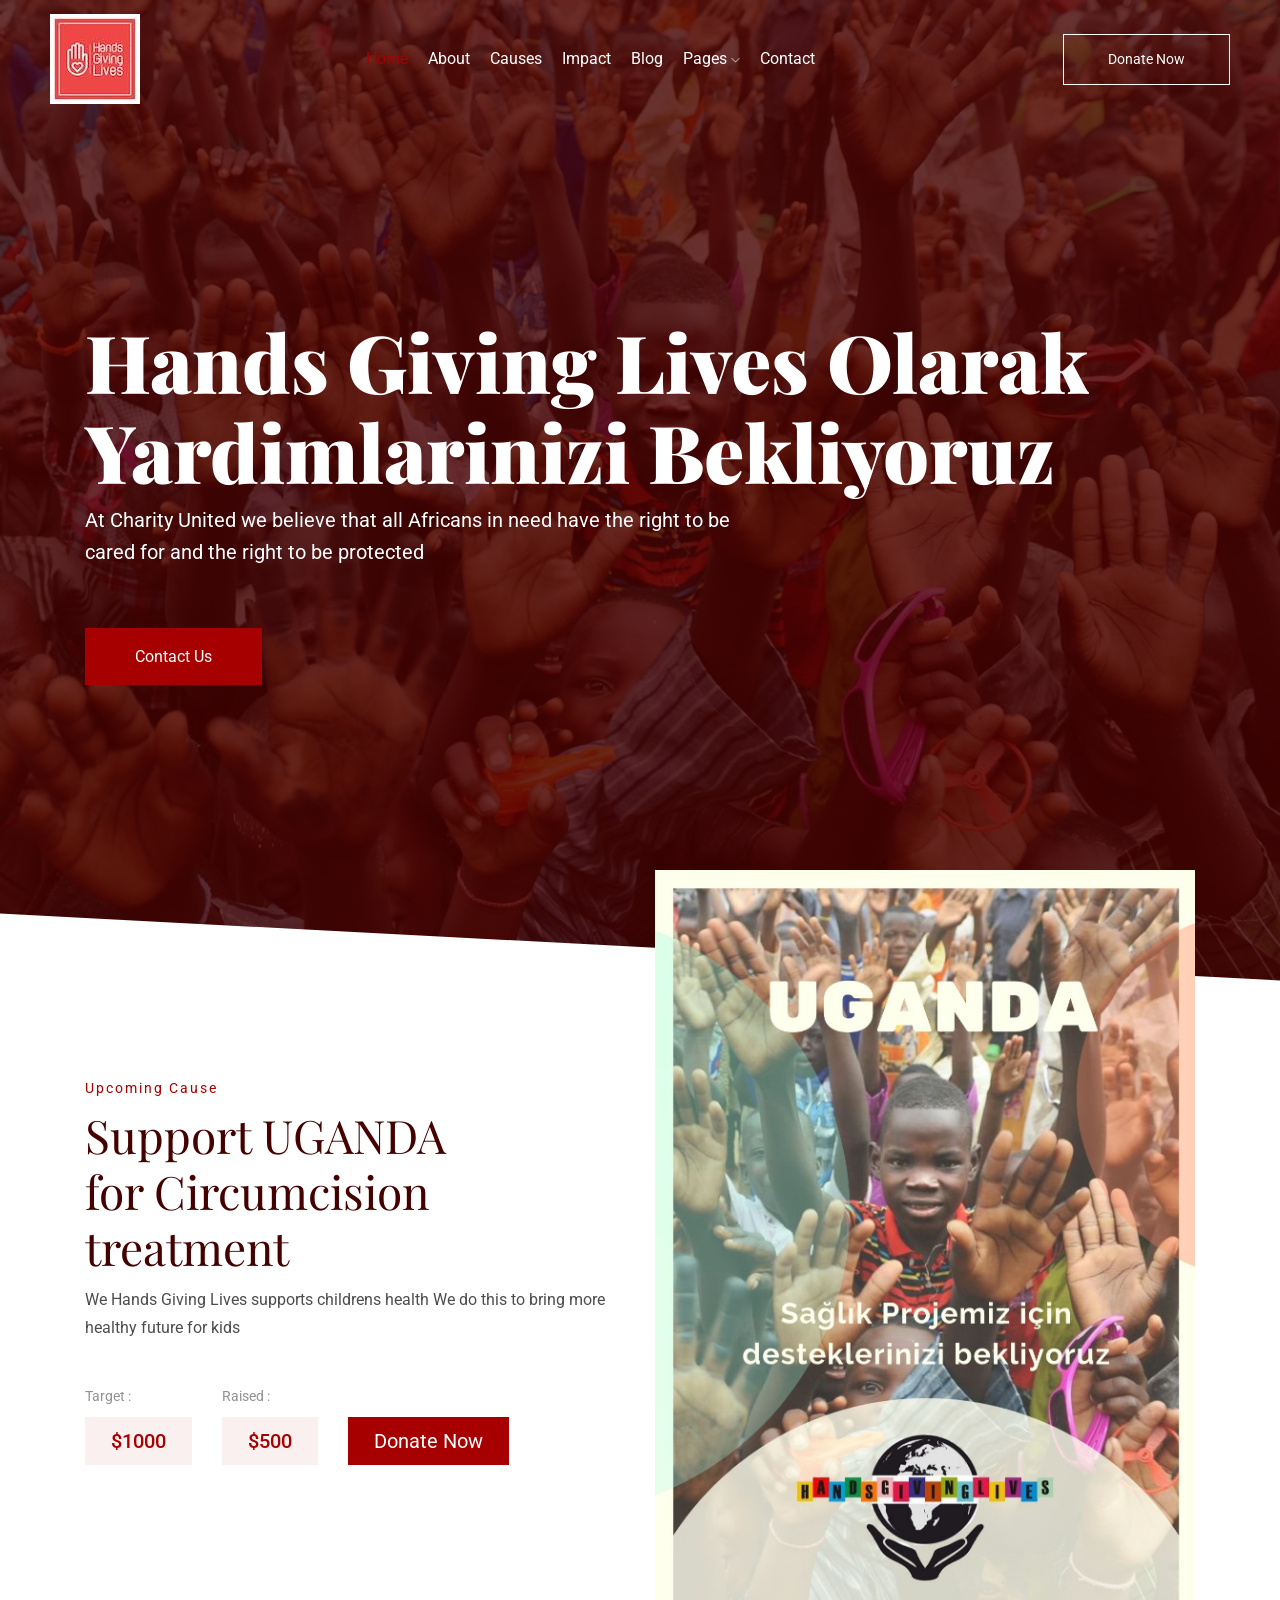
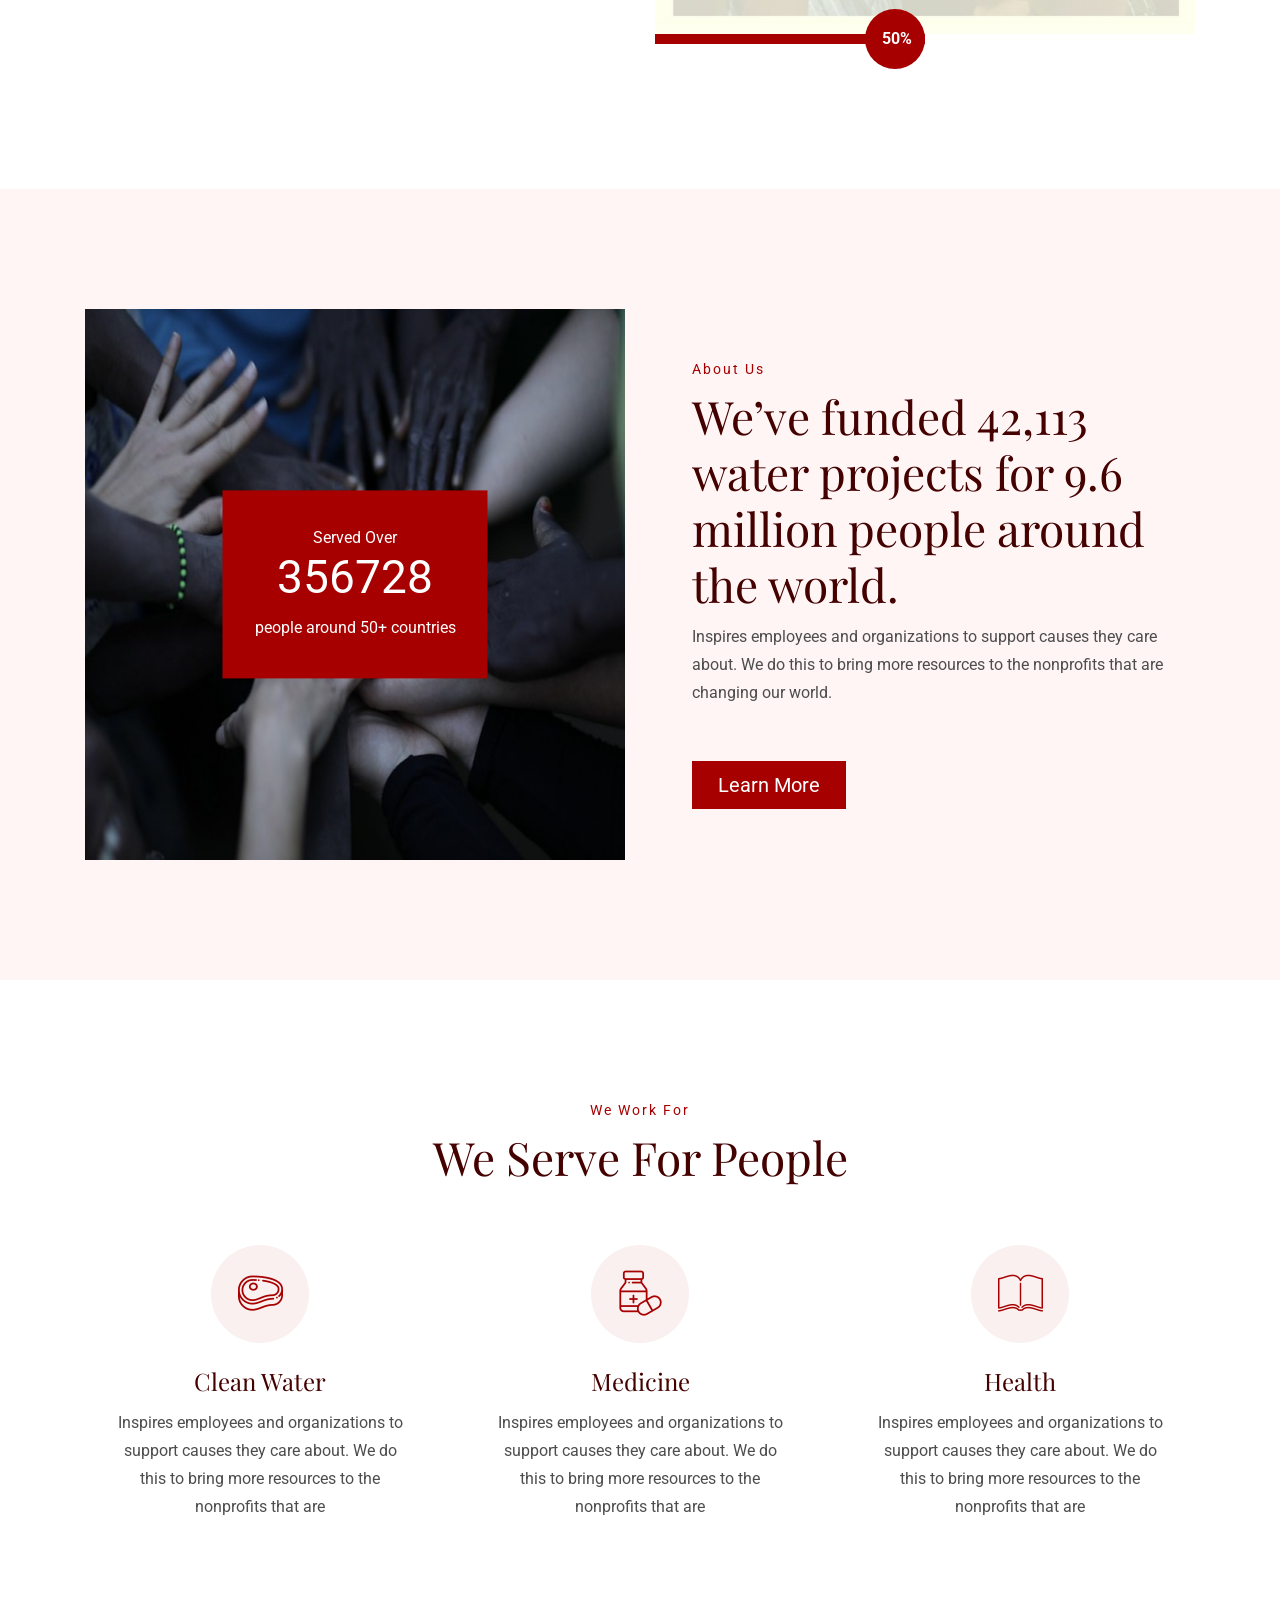
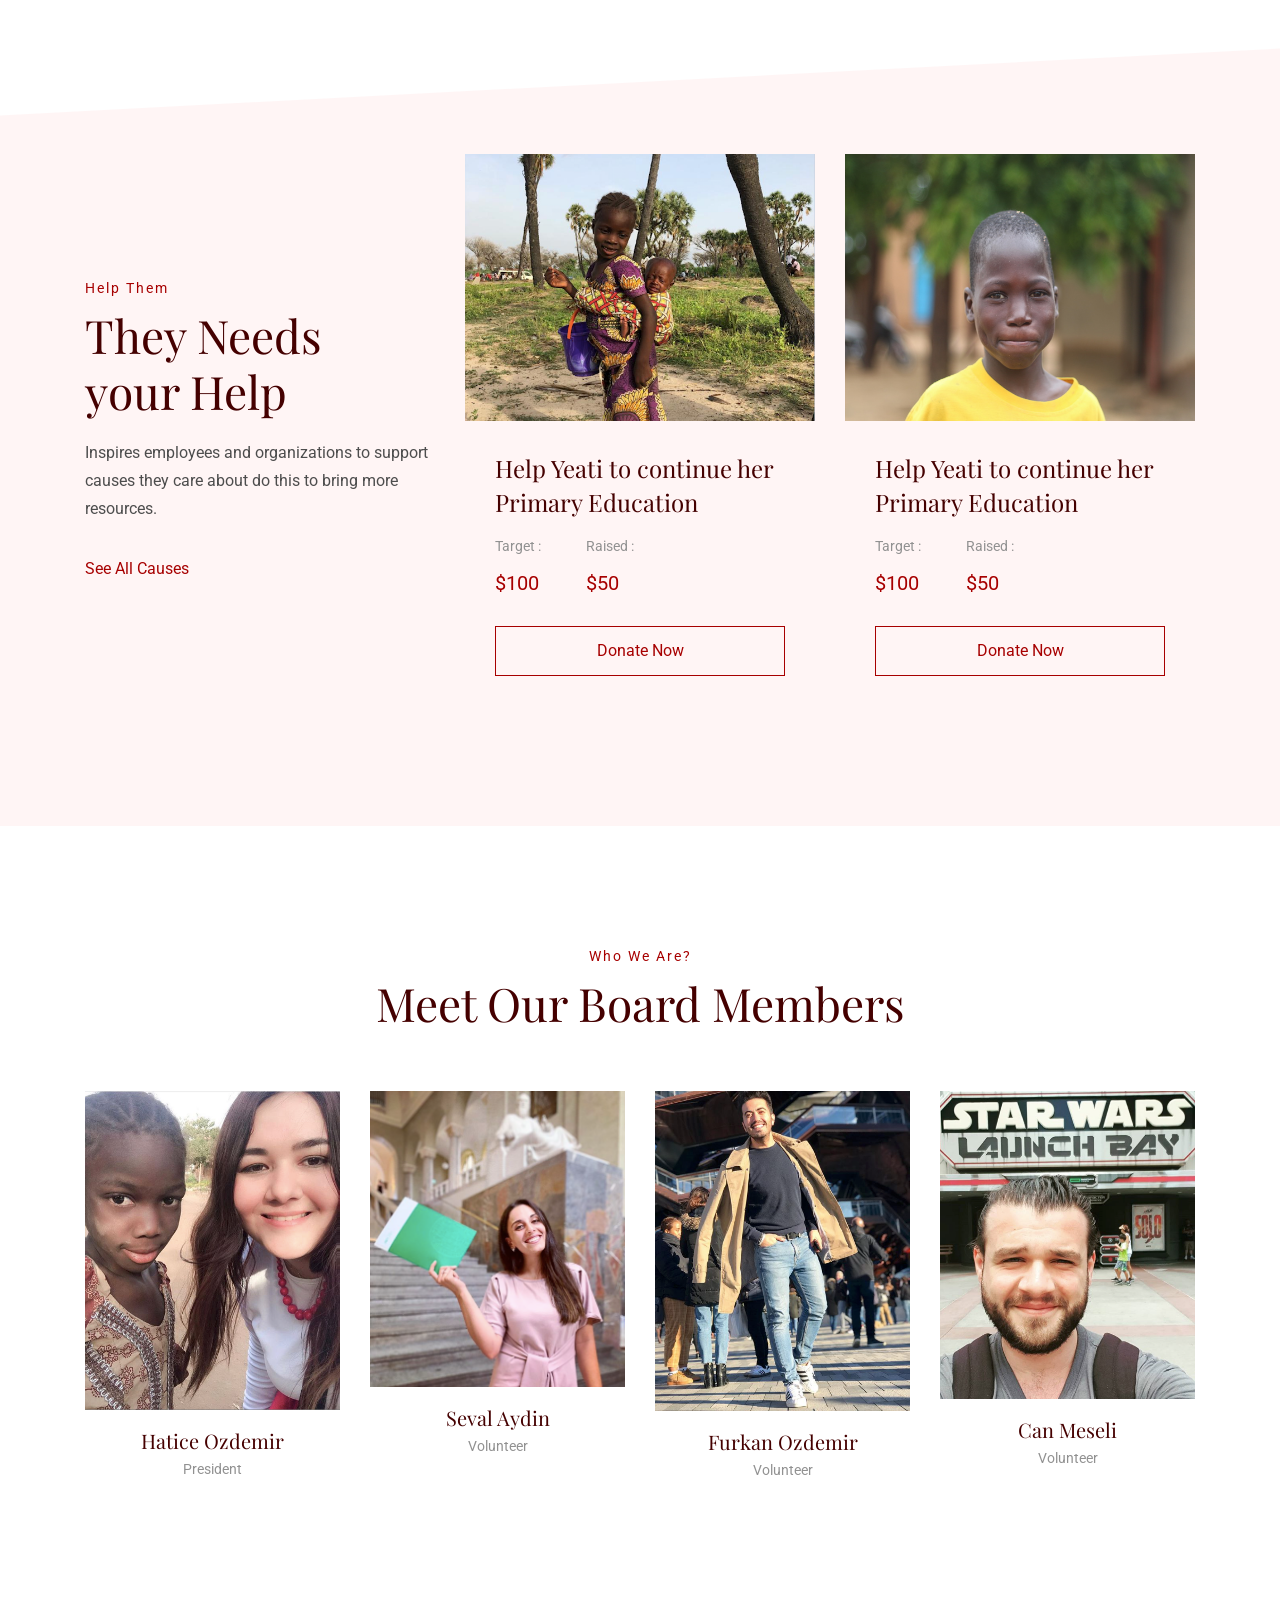
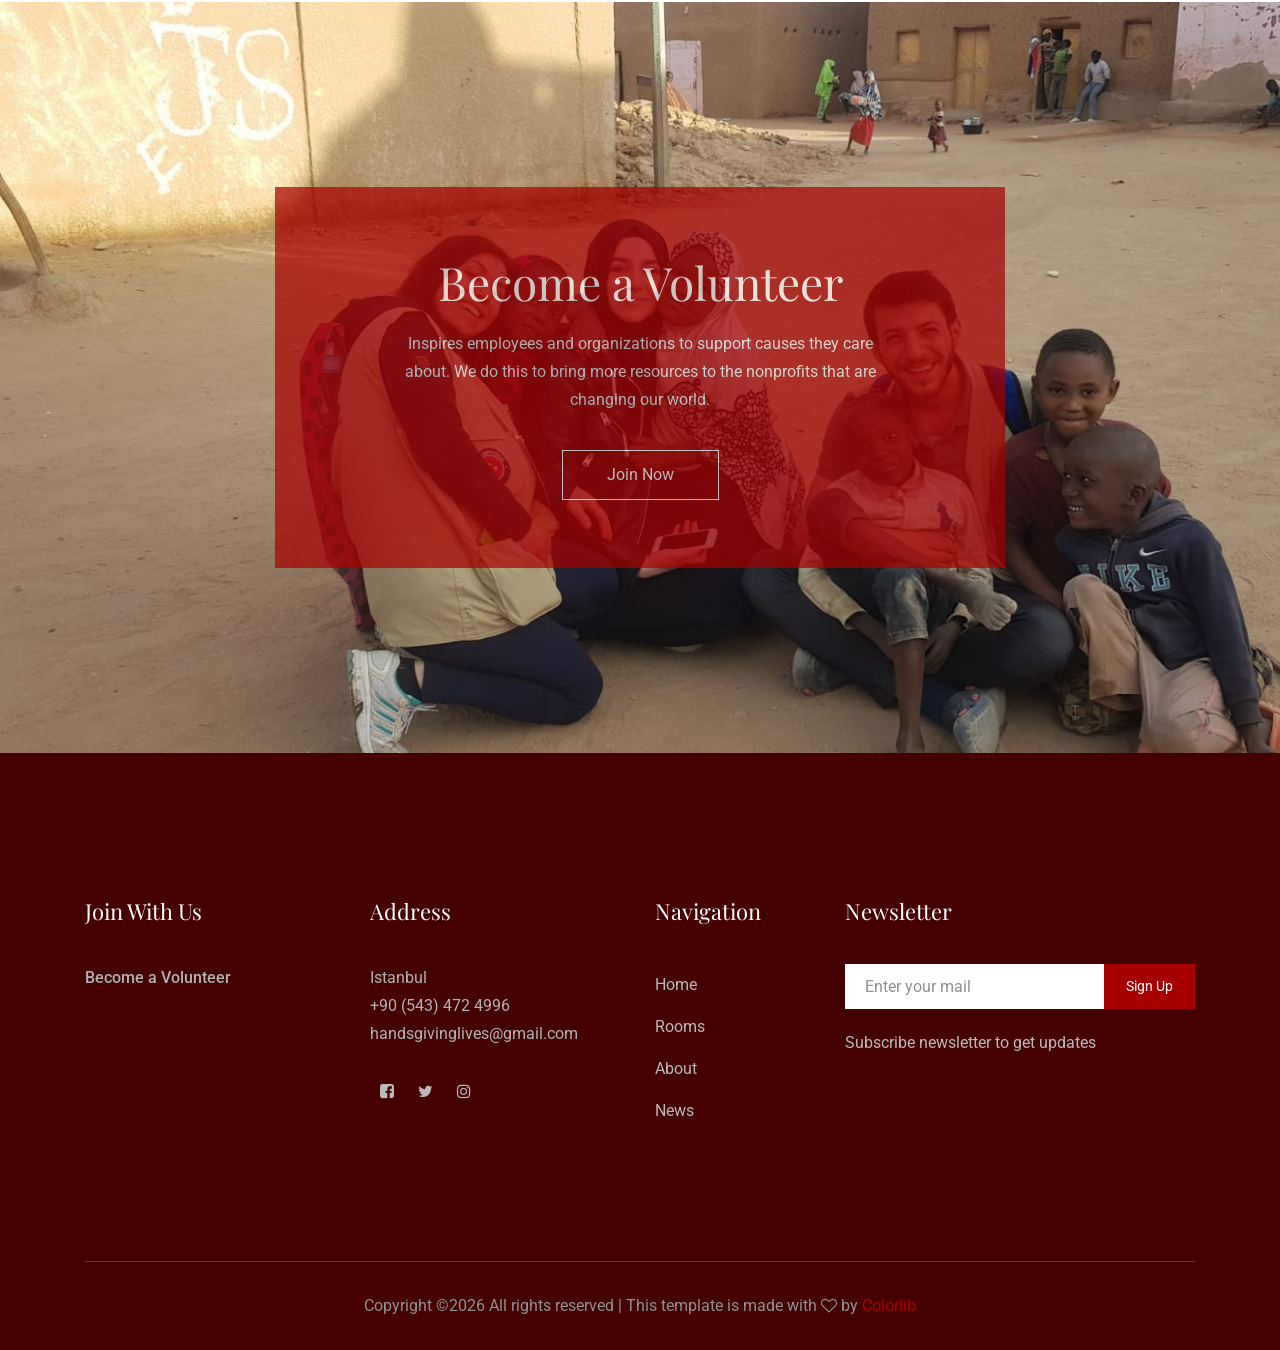
==== index.html @ f4fd2c1c "Add files via upload" ====
<!doctype html>
<html class="no-js" lang="zxx">

<head>
    <meta charset="utf-8">
    <meta http-equiv="x-ua-compatible" content="ie=edge">
    <title>Hands Giving Lives - Home</title>
    <meta name="description" content="">
    <meta name="viewport" content="width=device-width, initial-scale=1">

    <!-- <link rel="manifest" href="site.webmanifest"> -->
    <link rel="shortcut icon" type="image/x-icon" href="img/favicon.png">
    <!-- Place favicon.ico in the root directory -->

    <!-- CSS here -->
    <link rel="stylesheet" href="css/bootstrap.min.css">
    <link rel="stylesheet" href="css/owl.carousel.min.css">
    <link rel="stylesheet" href="css/magnific-popup.css">
    <link rel="stylesheet" href="css/font-awesome.min.css">
    <link rel="stylesheet" href="css/themify-icons.css">
    <link rel="stylesheet" href="css/nice-select.css">
    <link rel="stylesheet" href="css/flaticon.css">
    <link rel="stylesheet" href="css/animate.css">
    <link rel="stylesheet" href="css/slicknav.css">
    <link rel="stylesheet" href="css/style.css">
    <!-- <link rel="stylesheet" href="css/responsive.css"> -->
</head>

<body>
    <!--[if lte IE 9]>
            <p class="browserupgrade">You are using an <strong>outdated</strong> browser. Please <a href="https://browsehappy.com/">upgrade your browser</a> to improve your experience and security.</p>
        <![endif]-->

    <!-- header-start -->
    <header>
        <div class="header-area ">
            <div id="sticky-header" class="main-header-area">
                <div class="container-fluid p-0">
                    <div class="row align-items-center justify-content-between no-gutters">
                        <div class="col-xl-2 col-lg-2">
                            <div class="logo-img">
                                <a href="index.html">
                                    <img src="img/logo.png" alt="">
                                </a>
                            </div>
                        </div>
                        <div class="col-xl-7 col-lg-7">
                            <div class="main-menu  d-none d-lg-block">
                                <nav>
                                    <ul id="navigation">
                                        <li><a class="active" href="index.html">home</a></li>
                                        <li><a href="about.html">About</a></li>
                                        <li><a href="causes.html">causes</a></li>
                                        <li><a href="impact.html">impact</a></li>
                                        <li><a href="blog.html">blog</a></li>


                                        <!--li><a href="#">blog <i class="ti-angle-down"></i></a>
                                            <ul class="submenu">
                                                <li><a href="blog.html">blog</a></li>
                                                <li><a href="single-blog.html">single-blog</a></li>
                                            </ul>
                                        </li-->
                                        <li><a href="#">pages <i class="ti-angle-down"></i></a>
                                            <ul class="submenu">
                                                <li><a href="causes-details.html">causes-details</a></li>
                                                <li><a href="elements.html">elements</a></li>
                                            </ul>
                                        </li>
                                        <li><a href="contact.html">Contact</a></li>
                                    </ul>
                                </nav>
                            </div>
                        </div>
                        <div class="col-xl-3 col-lg-3 d-none d-lg-block">
                            <div class="donate_now">
                                <a href="#" class="boxed-btn">Donate Now</a>
                                
                            </div>
                        </div>
                        <div class="col-12">
                            <div class="mobile_menu d-block d-lg-none"></div>
                        </div>
                    </div>
                </div>
            </div>
        </div>
    </header>
    <!-- header-end -->

    <!-- slider_area_start -->
    <div class="slider_area slider_bg_1 d-flex align-items-center">
        <div class="container">
            <div class="row">
                <div class="col-xl-12">
                    <div class="single_slider">
                        <div class="slider_text">
                            <h3>Hands Giving Lives Olarak<br>
                                Yardimlarinizi  Bekliyoruz</h3>
                            <p>At Charity United we believe that all Africans in need have the right to be <br>
                                cared for and the right to be protected </p>
                            <a href="contact.html" class="boxed-btn2">Contact Us</a>
                        </div>
                    </div>
                </div>
            </div>
        </div>
    </div>
    <!-- slider_area_end -->

    <!-- causes_area_start -->
    <div class="causes_area">
        <div class="container">
            <div class="row align-items-center">
                <div class="col-xl-6 col-md-6">
                    <div class="causes_info">
                        <div class="section_title">
                            <span>Upcoming Cause</span>
                            <h3>
                                Support UGANDA <br>
                                for Circumcision treatment <br>

                            </h3>
                        </div>
                        <p>We Hands Giving Lives supports childrens health <br>
                             We do this to bring more healthy future for kids <br>
                            </p>
                        <div class="target_rais_area d-flex">
                            <div class="single_raise">
                                <span>target :</span>
                                <h4>$1000</h4>
                            </div>
                            <div class="single_raise">
                                <span>raised :</span>
                                <h4>$500</h4>
                            </div>
                            <div class="doante_btn">
                                <a href="#" class="boxed_btn3">Donate Now</a>
                            </div>
                        </div>
                    </div>
                </div>
                <div class="col-xl-6 col-md-6">
                    <div class="causes_thumb">
                        <img class="img-fluid" src="img/causes/1.png" alt="">
                        <div class="custom_progress_bar">
                            <div class="progress">
                                <div class="progress-bar wow slideInLeft" role="progressbar" aria-valuenow="60"
                                    aria-valuemin="0" aria-valuemax="100" style="width:50%">
                                    <div class="value_progress">
                                        <span>50%</span>
                                    </div>
                                </div>
                            </div>
                        </div>
                    </div>
                </div>
            </div>
        </div>
    </div>
    <!-- causes_area_end -->

    <!-- about_area_start -->
    <div class="about_area gray-bg">
        <div class="container">
            <div class="row align-items-center">
                <div class="col-xl-6 col-md-6">
                    <div class="about_thumb">
                        <img src="img/about/about.png" alt="">
                        <div class="served_over">
                            <span>Served Over</span>
                            <h3>356728</h3>
                            <p>people around 50+ countries</p>
                        </div>
                    </div>
                </div>
                <div class="col-xl-6 col-md-6">
                    <div class="about_right">
                        <div class="section_title">
                            <span>About Us</span>
                            <h3>
                                We’ve funded 42,113 <br>
                                water projects for 9.6 <br>
                                million people around <br>
                                the world.
                            </h3>
                        </div>
                        <p>Inspires employees and organizations to support causes they care <br>
                            about. We do this to bring more resources to the nonprofits that are <br>
                            changing our world.</p>
                        <a href="#" class="boxed_btn3">Learn More</a>
                    </div>
                </div>
            </div>
        </div>
    </div>
    <!-- about_area_end -->

    <!-- servce_area_start -->
    <div class="servce_area">
        <div class="container">
            <div class="row">
                <div class="col-xl-12">
                    <div class="section_title text-center mb-60">
                        <span>We Work For</span>
                        <h3>
                            We Serve For People
                        </h3>
                    </div>
                </div>
            </div>
            <div class="row">
                <div class="col-xl-4 col-md-4">
                    <div class="single_serve text-center">
                        <div class="serve_icon">
                            <i class="flaticon-meat"></i>
                        </div>
                        <h3>Clean Water</h3>
                        <p>Inspires employees and organizations to support causes they care about. We do this to bring
                            more resources to the nonprofits that are </p>
                    </div>
                </div>
                <div class="col-xl-4 col-md-4">
                    <div class="single_serve text-center">
                        <div class="serve_icon">
                            <i class="flaticon-medicine"></i>
                        </div>
                        <h3>Medicine</h3>
                        <p>Inspires employees and organizations to support causes they care about. We do this to bring
                            more resources to the nonprofits that are </p>
                    </div>
                </div>
                <div class="col-xl-4 col-md-4">
                    <div class="single_serve text-center">
                        <div class="serve_icon">
                            <i class="flaticon-open-magazine"></i>
                        </div>
                        <h3>Health</h3>
                        <p>Inspires employees and organizations to support causes they care about. We do this to bring
                            more resources to the nonprofits that are </p>
                    </div>
                </div>
            </div>
        </div>
    </div>
    <!-- servce_area_end -->

    <!-- help_area_start -->
    <div class="help_area gray-bg">
        <div class="container">
            <div class="row align-items-center">
                <div class="col-xl-4">
                    <div class="help_info">
                        <div class="section_title">
                            <span>Help Them</span>
                            <h3>
                                They Needs <br>
                                your Help
                            </h3>
                        </div>
                        <p>Inspires employees and organizations to support causes they care about do this to bring more
                            resources.</p>
                        <a href="#">See All Causes</a>
                    </div>
                </div>
                <div class="col-xl-8">
                    <div class="help_slider_active owl-carousel">
                        <div class="single_help_wrap">
                            <div class="thumb">
                                <img src="img/help/1.png" alt="">
                            </div>
                            <div class="help_content">
                                <h3>Help Yeati to continue her <br>
                                    Primary Education</h3>
                                <div class="donate_amount d-flex">
                                    <div class="single_amount">
                                        <span>Target :</span>
                                        <h3>$100</h3>
                                    </div>
                                    <div class="single_amount">
                                        <span>Raised :</span>
                                        <h3>$50</h3>
                                    </div>
                                </div>
                                <a href="#" class="boxed-btn4 ">Donate Now</a>
                            </div>
                        </div>
                        <div class="single_help_wrap">
                            <div class="thumb">
                                <img src="img/help/2.png" alt="">
                            </div>
                            <div class="help_content">
                                <h3>Help Yeati to continue her <br>
                                    Primary Education</h3>
                                <div class="donate_amount d-flex">
                                    <div class="single_amount">
                                        <span>Target :</span>
                                        <h3>$100</h3>
                                    </div>
                                    <div class="single_amount">
                                        <span>Raised :</span>
                                        <h3>$50</h3>
                                    </div>
                                </div>
                                <a href="#" class="boxed-btn4 ">Donate Now</a>
                            </div>
                        </div>
                    </div>
                </div>
            </div>
        </div>
    </div>
    <!-- help_area_end -->

    <!-- volunteers_area_satrt -->
    <div class="volunteers_area">
        <div class="container">
            <div class="row">
                <div class="col-xl-12">
                    <div class="section_title text-center mb-60">
                        <span>Who We Are?</span>
                        <h3>
                            Meet Our Board Members
                        </h3>
                    </div>
                </div>
            </div>
            <div class="row">
                <div class="col-xl-3 col-md-6">
                    <div class="single_volunteer">
                        <div class="thumb">
                            <img src="img/volunteers/1.png" alt="">
                            <div class="social_links">
                                <ul>
                                    <li><a href="#"><i class="fa fa-facebook"></i></a></li>
                                    <li><a href="#"><i class="fa fa-twitter"></i></a></li>
                                    <li><a href="#"><i class="fa fa-linkedin-square"></i></a></li>
                                </ul>
                            </div>
                        </div>
                        <div class="author_name text-center">
                            <h3>Hatice Ozdemir</h3>
                            <span>President</span>
                        </div>
                    </div>
                </div>
                <div class="col-xl-3 col-md-6">
                    <div class="single_volunteer">
                        <div class="thumb">
                            <img src="img/volunteers/2.png" alt="">
                            <div class="social_links">
                                <ul>
                                    <li><a href="#"><i class="fa fa-facebook"></i></a></li>
                                    <li><a href="#"><i class="fa fa-twitter"></i></a></li>
                                    <li><a href="#"><i class="fa fa-linkedin-square"></i></a></li>
                                </ul>
                            </div>
                        </div>
                        <div class="author_name text-center">
                            <h3>Seval Aydin</h3>
                            <span>Volunteer</span>
                        </div>
                    </div>
                </div>
                <div class="col-xl-3 col-md-6">
                    <div class="single_volunteer">
                        <div class="thumb">
                            <img src="img/volunteers/3.png" alt="">
                            <div class="social_links">
                                <ul>
                                    <li><a href="#"><i class="fa fa-facebook"></i></a></li>
                                    <li><a href="#"><i class="fa fa-twitter"></i></a></li>
                                    <li><a href="#"><i class="fa fa-linkedin-square"></i></a></li>
                                </ul>
                            </div>
                        </div>
                        <div class="author_name text-center">
                            <h3>Furkan Ozdemir</h3>
                            <span>Volunteer</span>
                        </div>
                    </div>
                </div>
                <div class="col-xl-3 col-md-6">
                    <div class="single_volunteer">
                        <div class="thumb">
                            <img src="img/volunteers/4.png" alt="">
                            <div class="social_links">
                                <ul>
                                    <li><a href="#"><i class="fa fa-facebook"></i></a></li>
                                    <li><a href="#"><i class="fa fa-twitter"></i></a></li>
                                    <li><a href="#"><i class="fa fa-linkedin-square"></i></a></li>
                                </ul>
                            </div>
                        </div>
                        <div class="author_name text-center">
                            <h3>Can Meseli</h3>
                            <span>Volunteer</span>
                        </div>
                    </div>
                </div>
            </div>
        </div>
    </div>
    <!-- volunteers_area_end -->

    <!-- become_volunter_start -->
    <div class="become_volunter volunter_bg_1">
        <div class="container">
            <div class="row">
                <div class="col-xl-8 offset-xl-2 col-md-10 offset-md-1">
                    <div class="volunter_text text-center">
                        <h3>Become a Volunteer</h3>
                        <p>Inspires employees and organizations to support causes they care <br>
                            about. We do this to bring more resources to the nonprofits that are
                            changing our world.</p>
                        <a class="boxed-btn4" href="#">Join Now</a>
                    </div>
                </div>
            </div>
        </div>
    </div>
    <!-- become_volunter_end -->

    <!-- footer_start -->
    <footer class="footer">
        <div class="footer_top">
            <div class="container">
                <div class="row">
                    <div class="col-xl-3 col-md-6 col-lg-3">
                        <div class="footer_widget">
                            <h3 class="footer_title">
                                Join With Us
                            </h3>
                            <p class="footer_text doanar"> <a class="first" href="contact.html">Become a Volunteer</a>

                        </div>
                    </div>
                    <div class="col-xl-3 col-md-6 col-lg-3">
                        <div class="footer_widget">
                            <h3 class="footer_title">
                                address
                            </h3>
                            <p class="footer_text"> Istanbul <br>
                                +90 (543) 472 4996 <br>
                                <a class="domain" href="#">handsgivinglives@gmail.com</a></p>
                            <div class="socail_links">
                                <ul>
                                    <li>
                                        <a href="https://www.instagram.com/hands_giving_lives/">
                                            <i class="fa fa-facebook-square"></i>
                                        </a>
                                    </li>
                                    <li>
                                        <a href="https://www.instagram.com/hands_giving_lives/">
                                            <i class="fa fa-twitter"></i>
                                        </a>
                                    </li>
                                    <li>
                                        <a href="https://www.instagram.com/hands_giving_lives/">
                                            <i class="fa fa-instagram"></i>
                                        </a>
                                    </li>
                                </ul>
                            </div>
                        </div>
                    </div>
                    <div class="col-xl-2 col-md-6 col-lg-2">
                        <div class="footer_widget">
                            <h3 class="footer_title">
                                Navigation
                            </h3>
                            <ul>
                                <li><a href="#">Home</a></li>
                                <li><a href="#">Rooms</a></li>
                                <li><a href="#">About</a></li>
                                <li><a href="#">News</a></li>
                            </ul>
                        </div>
                    </div>
                    <div class="col-xl-4 col-md-6 col-lg-4">
                        <div class="footer_widget">
                            <h3 class="footer_title">
                                Newsletter
                            </h3>
                            <form action="#" class="newsletter_form">
                                <input type="text" placeholder="Enter your mail">
                                <button type="submit">Sign Up</button>
                            </form>
                            <p class="newsletter_text">Subscribe newsletter to get updates</p>
                        </div>
                    </div>
                </div>
            </div>
        </div>
        <div class="copy-right_text">
            <div class="container">
                <div class="footer_border"></div>
                <div class="row">
                    <div class="col-xl-12">
                        <p class="copy_right text-center">
                            <!-- Link back to Colorlib can't be removed. Template is licensed under CC BY 3.0. -->
Copyright &copy;<script>document.write(new Date().getFullYear());</script> All rights reserved | This template is made with <i class="fa fa-heart-o" aria-hidden="true"></i> by <a href="https://colorlib.com" target="_blank">Colorlib</a>
<!-- Link back to Colorlib can't be removed. Template is licensed under CC BY 3.0. -->
                        </p>
                    </div>
                </div>
            </div>
        </div>
    </footer>
    <!-- footer_end -->


    <!-- JS here -->
    <script src="js/vendor/modernizr-3.5.0.min.js"></script>
    <script src="js/vendor/jquery-1.12.4.min.js"></script>
    <script src="js/popper.min.js"></script>
    <script src="js/bootstrap.min.js"></script>
    <script src="js/owl.carousel.min.js"></script>
    <script src="js/isotope.pkgd.min.js"></script>
    <script src="js/ajax-form.js"></script>
    <script src="js/waypoints.min.js"></script>
    <script src="js/jquery.counterup.min.js"></script>
    <script src="js/imagesloaded.pkgd.min.js"></script>
    <script src="js/scrollIt.js"></script>
    <script src="js/jquery.scrollUp.min.js"></script>
    <script src="js/wow.min.js"></script>
    <script src="js/nice-select.min.js"></script>
    <script src="js/jquery.slicknav.min.js"></script>
    <script src="js/jquery.magnific-popup.min.js"></script>
    <script src="js/plugins.js"></script>

    <!--contact js-->
    <script src="js/contact.js"></script>
    <script src="js/jquery.ajaxchimp.min.js"></script>
    <script src="js/jquery.form.js"></script>
    <script src="js/jquery.validate.min.js"></script>
    <script src="js/mail-script.js"></script>

    <script src="js/main.js"></script>

</body>

</html>
---- css/themify-icons.css ----
@font-face {
	font-family: 'themify';
	src:url('../fonts/themify.eot?-fvbane');
	src:url('../fonts/themify.eot?#iefix-fvbane') format('embedded-opentype'),
		url('../fonts/themify.woff?-fvbane') format('woff'),
		url('../fonts/themify.ttf?-fvbane') format('truetype'),
		url('../fonts/themify.svg?-fvbane#themify') format('svg');
	font-weight: normal;
	font-style: normal;
}

[class^="ti-"], [class*=" ti-"] {
	font-family: 'themify';
	/* speak: none; */
	font-style: normal;
	font-weight: normal;
	font-variant: normal;
	text-transform: none;
	line-height: 1;

	/* Better Font Rendering =========== */
	-webkit-font-smoothing: antialiased;
	-moz-osx-font-smoothing: grayscale;
}

.ti-wand:before {
	content: "\e600";
}
.ti-volume:before {
	content: "\e601";
}
.ti-user:before {
	content: "\e602";
}
.ti-unlock:before {
	content: "\e603";
}
.ti-unlink:before {
	content: "\e604";
}
.ti-trash:before {
	content: "\e605";
}
.ti-thought:before {
	content: "\e606";
}
.ti-target:before {
	content: "\e607";
}
.ti-tag:before {
	content: "\e608";
}
.ti-tablet:before {
	content: "\e609";
}
.ti-star:before {
	content: "\e60a";
}
.ti-spray:before {
	content: "\e60b";
}
.ti-signal:before {
	content: "\e60c";
}
.ti-shopping-cart:before {
	content: "\e60d";
}
.ti-shopping-cart-full:before {
	content: "\e60e";
}
.ti-settings:before {
	content: "\e60f";
}
.ti-search:before {
	content: "\e610";
}
.ti-zoom-in:before {
	content: "\e611";
}
.ti-zoom-out:before {
	content: "\e612";
}
.ti-cut:before {
	content: "\e613";
}
.ti-ruler:before {
	content: "\e614";
}
.ti-ruler-pencil:before {
	content: "\e615";
}
.ti-ruler-alt:before {
	content: "\e616";
}
.ti-bookmark:before {
	content: "\e617";
}
.ti-bookmark-alt:before {
	content: "\e618";
}
.ti-reload:before {
	content: "\e619";
}
.ti-plus:before {
	content: "\e61a";
}
.ti-pin:before {
	content: "\e61b";
}
.ti-pencil:before {
	content: "\e61c";
}
.ti-pencil-alt:before {
	content: "\e61d";
}
.ti-paint-roller:before {
	content: "\e61e";
}
.ti-paint-bucket:before {
	content: "\e61f";
}
.ti-na:before {
	content: "\e620";
}
.ti-mobile:before {
	content: "\e621";
}
.ti-minus:before {
	content: "\e622";
}
.ti-medall:before {
	content: "\e623";
}
.ti-medall-alt:before {
	content: "\e624";
}
.ti-marker:before {
	content: "\e625";
}
.ti-marker-alt:before {
	content: "\e626";
}
.ti-arrow-up:before {
	content: "\e627";
}
.ti-arrow-right:before {
	content: "\e628";
}
.ti-arrow-left:before {
	content: "\e629";
}
.ti-arrow-down:before {
	content: "\e62a";
}
.ti-lock:before {
	content: "\e62b";
}
.ti-location-arrow:before {
	content: "\e62c";
}
.ti-link:before {
	content: "\e62d";
}
.ti-layout:before {
	content: "\e62e";
}
.ti-layers:before {
	content: "\e62f";
}
.ti-layers-alt:before {
	content: "\e630";
}
.ti-key:before {
	content: "\e631";
}
.ti-import:before {
	content: "\e632";
}
.ti-image:before {
	content: "\e633";
}
.ti-heart:before {
	content: "\e634";
}
.ti-heart-broken:before {
	content: "\e635";
}
.ti-hand-stop:before {
	content: "\e636";
}
.ti-hand-open:before {
	content: "\e637";
}
.ti-hand-drag:before {
	content: "\e638";
}
.ti-folder:before {
	content: "\e639";
}
.ti-flag:before {
	content: "\e63a";
}
.ti-flag-alt:before {
	content: "\e63b";
}
.ti-flag-alt-2:before {
	content: "\e63c";
}
.ti-eye:before {
	content: "\e63d";
}
.ti-export:before {
	content: "\e63e";
}
.ti-exchange-vertical:before {
	content: "\e63f";
}
.ti-desktop:before {
	content: "\e640";
}
.ti-cup:before {
	content: "\e641";
}
.ti-crown:before {
	content: "\e642";
}
.ti-comments:before {
	content: "\e643";
}
.ti-comment:before {
	content: "\e644";
}
.ti-comment-alt:before {
	content: "\e645";
}
.ti-close:before {
	content: "\e646";
}
.ti-clip:before {
	content: "\e647";
}
.ti-angle-up:before {
	content: "\e648";
}
.ti-angle-right:before {
	content: "\e649";
}
.ti-angle-left:before {
	content: "\e64a";
}
.ti-angle-down:before {
	content: "\e64b";
}
.ti-check:before {
	content: "\e64c";
}
.ti-check-box:before {
	content: "\e64d";
}
.ti-camera:before {
	content: "\e64e";
}
.ti-announcement:before {
	content: "\e64f";
}
.ti-brush:before {
	content: "\e650";
}
.ti-briefcase:before {
	content: "\e651";
}
.ti-bolt:before {
	content: "\e652";
}
.ti-bolt-alt:before {
	content: "\e653";
}
.ti-blackboard:before {
	content: "\e654";
}
.ti-bag:before {
	content: "\e655";
}
.ti-move:before {
	content: "\e656";
}
.ti-arrows-vertical:before {
	content: "\e657";
}
.ti-arrows-horizontal:before {
	content: "\e658";
}
.ti-fullscreen:before {
	content: "\e659";
}
.ti-arrow-top-right:before {
	content: "\e65a";
}
.ti-arrow-top-left:before {
	content: "\e65b";
}
.ti-arrow-circle-up:before {
	content: "\e65c";
}
.ti-arrow-circle-right:before {
	content: "\e65d";
}
.ti-arrow-circle-left:before {
	content: "\e65e";
}
.ti-arrow-circle-down:before {
	content: "\e65f";
}
.ti-angle-double-up:before {
	content: "\e660";
}
.ti-angle-double-right:before {
	content: "\e661";
}
.ti-angle-double-left:before {
	content: "\e662";
}
.ti-angle-double-down:before {
	content: "\e663";
}
.ti-zip:before {
	content: "\e664";
}
.ti-world:before {
	content: "\e665";
}
.ti-wheelchair:before {
	content: "\e666";
}
.ti-view-list:before {
	content: "\e667";
}
.ti-view-list-alt:before {
	content: "\e668";
}
.ti-view-grid:before {
	content: "\e669";
}
.ti-uppercase:before {
	content: "\e66a";
}
.ti-upload:before {
	content: "\e66b";
}
.ti-underline:before {
	content: "\e66c";
}
.ti-truck:before {
	content: "\e66d";
}
.ti-timer:before {
	content: "\e66e";
}
.ti-ticket:before {
	content: "\e66f";
}
.ti-thumb-up:before {
	content: "\e670";
}
.ti-thumb-down:before {
	content: "\e671";
}
.ti-text:before {
	content: "\e672";
}
.ti-stats-up:before {
	content: "\e673";
}
.ti-stats-down:before {
	content: "\e674";
}
.ti-split-v:before {
	content: "\e675";
}
.ti-split-h:before {
	content: "\e676";
}
.ti-smallcap:before {
	content: "\e677";
}
.ti-shine:before {
	content: "\e678";
}
.ti-shift-right:before {
	content: "\e679";
}
.ti-shift-left:before {
	content: "\e67a";
}
.ti-shield:before {
	content: "\e67b";
}
.ti-notepad:before {
	content: "\e67c";
}
.ti-server:before {
	content: "\e67d";
}
.ti-quote-right:before {
	content: "\e67e";
}
.ti-quote-left:before {
	content: "\e67f";
}
.ti-pulse:before {
	content: "\e680";
}
.ti-printer:before {
	content: "\e681";
}
.ti-power-off:before {
	content: "\e682";
}
.ti-plug:before {
	content: "\e683";
}
.ti-pie-chart:before {
	content: "\e684";
}
.ti-paragraph:before {
	content: "\e685";
}
.ti-panel:before {
	content: "\e686";
}
.ti-package:before {
	content: "\e687";
}
.ti-music:before {
	content: "\e688";
}
.ti-music-alt:before {
	content: "\e689";
}
.ti-mouse:before {
	content: "\e68a";
}
.ti-mouse-alt:before {
	content: "\e68b";
}
.ti-money:before {
	content: "\e68c";
}
.ti-microphone:before {
	content: "\e68d";
}
.ti-menu:before {
	content: "\e68e";
}
.ti-menu-alt:before {
	content: "\e68f";
}
.ti-map:before {
	content: "\e690";
}
.ti-map-alt:before {
	content: "\e691";
}
.ti-loop:before {
	content: "\e692";
}
.ti-location-pin:before {
	content: "\e693";
}
.ti-list:before {
	content: "\e694";
}
.ti-light-bulb:before {
	content: "\e695";
}
.ti-Italic:before {
	content: "\e696";
}
.ti-info:before {
	content: "\e697";
}
.ti-infinite:before {
	content: "\e698";
}
.ti-id-badge:before {
	content: "\e699";
}
.ti-hummer:before {
	content: "\e69a";
}
.ti-home:before {
	content: "\e69b";
}
.ti-help:before {
	content: "\e69c";
}
.ti-headphone:before {
	content: "\e69d";
}
.ti-harddrives:before {
	content: "\e69e";
}
.ti-harddrive:before {
	content: "\e69f";
}
.ti-gift:before {
	content: "\e6a0";
}
.ti-game:before {
	content: "\e6a1";
}
.ti-filter:before {
	content: "\e6a2";
}
.ti-files:before {
	content: "\e6a3";
}
.ti-file:before {
	content: "\e6a4";
}
.ti-eraser:before {
	content: "\e6a5";
}
.ti-envelope:before {
	content: "\e6a6";
}
.ti-download:before {
	content: "\e6a7";
}
.ti-direction:before {
	content: "\e6a8";
}
.ti-direction-alt:before {
	content: "\e6a9";
}
.ti-dashboard:before {
	content: "\e6aa";
}
.ti-control-stop:before {
	content: "\e6ab";
}
.ti-control-shuffle:before {
	content: "\e6ac";
}
.ti-control-play:before {
	content: "\e6ad";
}
.ti-control-pause:before {
	content: "\e6ae";
}
.ti-control-forward:before {
	content: "\e6af";
}
.ti-control-backward:before {
	content: "\e6b0";
}
.ti-cloud:before {
	content: "\e6b1";
}
.ti-cloud-up:before {
	content: "\e6b2";
}
.ti-cloud-down:before {
	content: "\e6b3";
}
.ti-clipboard:before {
	content: "\e6b4";
}
.ti-car:before {
	content: "\e6b5";
}
.ti-calendar:before {
	content: "\e6b6";
}
.ti-book:before {
	content: "\e6b7";
}
.ti-bell:before {
	content: "\e6b8";
}
.ti-basketball:before {
	content: "\e6b9";
}
.ti-bar-chart:before {
	content: "\e6ba";
}
.ti-bar-chart-alt:before {
	content: "\e6bb";
}
.ti-back-right:before {
	content: "\e6bc";
}
.ti-back-left:before {
	content: "\e6bd";
}
.ti-arrows-corner:before {
	content: "\e6be";
}
.ti-archive:before {
	content: "\e6bf";
}
.ti-anchor:before {
	content: "\e6c0";
}
.ti-align-right:before {
	content: "\e6c1";
}
.ti-align-left:before {
	content: "\e6c2";
}
.ti-align-justify:before {
	content: "\e6c3";
}
.ti-align-center:before {
	content: "\e6c4";
}
.ti-alert:before {
	content: "\e6c5";
}
.ti-alarm-clock:before {
	content: "\e6c6";
}
.ti-agenda:before {
	content: "\e6c7";
}
.ti-write:before {
	content: "\e6c8";
}
.ti-window:before {
	content: "\e6c9";
}
.ti-widgetized:before {
	content: "\e6ca";
}
.ti-widget:before {
	content: "\e6cb";
}
.ti-widget-alt:before {
	content: "\e6cc";
}
.ti-wallet:before {
	content: "\e6cd";
}
.ti-video-clapper:before {
	content: "\e6ce";
}
.ti-video-camera:before {
	content: "\e6cf";
}
.ti-vector:before {
	content: "\e6d0";
}
.ti-themify-logo:before {
	content: "\e6d1";
}
.ti-themify-favicon:before {
	content: "\e6d2";
}
.ti-themify-favicon-alt:before {
	content: "\e6d3";
}
.ti-support:before {
	content: "\e6d4";
}
.ti-stamp:before {
	content: "\e6d5";
}
.ti-split-v-alt:before {
	content: "\e6d6";
}
.ti-slice:before {
	content: "\e6d7";
}
.ti-shortcode:before {
	content: "\e6d8";
}
.ti-shift-right-alt:before {
	content: "\e6d9";
}
.ti-shift-left-alt:before {
	content: "\e6da";
}
.ti-ruler-alt-2:before {
	content: "\e6db";
}
.ti-receipt:before {
	content: "\e6dc";
}
.ti-pin2:before {
	content: "\e6dd";
}
.ti-pin-alt:before {
	content: "\e6de";
}
.ti-pencil-alt2:before {
	content: "\e6df";
}
.ti-palette:before {
	content: "\e6e0";
}
.ti-more:before {
	content: "\e6e1";
}
.ti-more-alt:before {
	content: "\e6e2";
}
.ti-microphone-alt:before {
	content: "\e6e3";
}
.ti-magnet:before {
	content: "\e6e4";
}
.ti-line-double:before {
	content: "\e6e5";
}
.ti-line-dotted:before {
	content: "\e6e6";
}
.ti-line-dashed:before {
	content: "\e6e7";
}
.ti-layout-width-full:before {
	content: "\e6e8";
}
.ti-layout-width-default:before {
	content: "\e6e9";
}
.ti-layout-width-default-alt:before {
	content: "\e6ea";
}
.ti-layout-tab:before {
	content: "\e6eb";
}
.ti-layout-tab-window:before {
	content: "\e6ec";
}
.ti-layout-tab-v:before {
	content: "\e6ed";
}
.ti-layout-tab-min:before {
	content: "\e6ee";
}
.ti-layout-slider:before {
	content: "\e6ef";
}
.ti-layout-slider-alt:before {
	content: "\e6f0";
}
.ti-layout-sidebar-right:before {
	content: "\e6f1";
}
.ti-layout-sidebar-none:before {
	content: "\e6f2";
}
.ti-layout-sidebar-left:before {
	content: "\e6f3";
}
.ti-layout-placeholder:before {
	content: "\e6f4";
}
.ti-layout-menu:before {
	content: "\e6f5";
}
.ti-layout-menu-v:before {
	content: "\e6f6";
}
.ti-layout-menu-separated:before {
	content: "\e6f7";
}
.ti-layout-menu-full:before {
	content: "\e6f8";
}
.ti-layout-media-right-alt:before {
	content: "\e6f9";
}
.ti-layout-media-right:before {
	content: "\e6fa";
}
.ti-layout-media-overlay:before {
	content: "\e6fb";
}
.ti-layout-media-overlay-alt:before {
	content: "\e6fc";
}
.ti-layout-media-overlay-alt-2:before {
	content: "\e6fd";
}
.ti-layout-media-left-alt:before {
	content: "\e6fe";
}
.ti-layout-media-left:before {
	content: "\e6ff";
}
.ti-layout-media-center-alt:before {
	content: "\e700";
}
.ti-layout-media-center:before {
	content: "\e701";
}
.ti-layout-list-thumb:before {
	content: "\e702";
}
.ti-layout-list-thumb-alt:before {
	content: "\e703";
}
.ti-layout-list-post:before {
	content: "\e704";
}
.ti-layout-list-large-image:before {
	content: "\e705";
}
.ti-layout-line-solid:before {
	content: "\e706";
}
.ti-layout-grid4:before {
	content: "\e707";
}
.ti-layout-grid3:before {
	content: "\e708";
}
.ti-layout-grid2:before {
	content: "\e709";
}
.ti-layout-grid2-thumb:before {
	content: "\e70a";
}
.ti-layout-cta-right:before {
	content: "\e70b";
}
.ti-layout-cta-left:before {
	content: "\e70c";
}
.ti-layout-cta-center:before {
	content: "\e70d";
}
.ti-layout-cta-btn-right:before {
	content: "\e70e";
}
.ti-layout-cta-btn-left:before {
	content: "\e70f";
}
.ti-layout-column4:before {
	content: "\e710";
}
.ti-layout-column3:before {
	content: "\e711";
}
.ti-layout-column2:before {
	content: "\e712";
}
.ti-layout-accordion-separated:before {
	content: "\e713";
}
.ti-layout-accordion-merged:before {
	content: "\e714";
}
.ti-layout-accordion-list:before {
	content: "\e715";
}
.ti-ink-pen:before {
	content: "\e716";
}
.ti-info-alt:before {
	content: "\e717";
}
.ti-help-alt:before {
	content: "\e718";
}
.ti-headphone-alt:before {
	content: "\e719";
}
.ti-hand-point-up:before {
	content: "\e71a";
}
.ti-hand-point-right:before {
	content: "\e71b";
}
.ti-hand-point-left:before {
	content: "\e71c";
}
.ti-hand-point-down:before {
	content: "\e71d";
}
.ti-gallery:before {
	content: "\e71e";
}
.ti-face-smile:before {
	content: "\e71f";
}
.ti-face-sad:before {
	content: "\e720";
}
.ti-credit-card:before {
	content: "\e721";
}
.ti-control-skip-forward:before {
	content: "\e722";
}
.ti-control-skip-backward:before {
	content: "\e723";
}
.ti-control-record:before {
	content: "\e724";
}
.ti-control-eject:before {
	content: "\e725";
}
.ti-comments-smiley:before {
	content: "\e726";
}
.ti-brush-alt:before {
	content: "\e727";
}
.ti-youtube:before {
	content: "\e728";
}
.ti-vimeo:before {
	content: "\e729";
}
.ti-twitter:before {
	content: "\e72a";
}
.ti-time:before {
	content: "\e72b";
}
.ti-tumblr:before {
	content: "\e72c";
}
.ti-skype:before {
	content: "\e72d";
}
.ti-share:before {
	content: "\e72e";
}
.ti-share-alt:before {
	content: "\e72f";
}
.ti-rocket:before {
	content: "\e730";
}
.ti-pinterest:before {
	content: "\e731";
}
.ti-new-window:before {
	content: "\e732";
}
.ti-microsoft:before {
	content: "\e733";
}
.ti-list-ol:before {
	content: "\e734";
}
.ti-linkedin:before {
	content: "\e735";
}
.ti-layout-sidebar-2:before {
	content: "\e736";
}
.ti-layout-grid4-alt:before {
	content: "\e737";
}
.ti-layout-grid3-alt:before {
	content: "\e738";
}
.ti-layout-grid2-alt:before {
	content: "\e739";
}
.ti-layout-column4-alt:before {
	content: "\e73a";
}
.ti-layout-column3-alt:before {
	content: "\e73b";
}
.ti-layout-column2-alt:before {
	content: "\e73c";
}
.ti-instagram:before {
	content: "\e73d";
}
.ti-google:before {
	content: "\e73e";
}
.ti-github:before {
	content: "\e73f";
}
.ti-flickr:before {
	content: "\e740";
}
.ti-facebook:before {
	content: "\e741";
}
.ti-dropbox:before {
	content: "\e742";
}
.ti-dribbble:before {
	content: "\e743";
}
.ti-apple:before {
	content: "\e744";
}
.ti-android:before {
	content: "\e745";
}
.ti-save:before {
	content: "\e746";
}
.ti-save-alt:before {
	content: "\e747";
}
.ti-yahoo:before {
	content: "\e748";
}
.ti-wordpress:before {
	content: "\e749";
}
.ti-vimeo-alt:before {
	content: "\e74a";
}
.ti-twitter-alt:before {
	content: "\e74b";
}
.ti-tumblr-alt:before {
	content: "\e74c";
}
.ti-trello:before {
	content: "\e74d";
}
.ti-stack-overflow:before {
	content: "\e74e";
}
.ti-soundcloud:before {
	content: "\e74f";
}
.ti-sharethis:before {
	content: "\e750";
}
.ti-sharethis-alt:before {
	content: "\e751";
}
.ti-reddit:before {
	content: "\e752";
}
.ti-pinterest-alt:before {
	content: "\e753";
}
.ti-microsoft-alt:before {
	content: "\e754";
}
.ti-linux:before {
	content: "\e755";
}
.ti-jsfiddle:before {
	content: "\e756";
}
.ti-joomla:before {
	content: "\e757";
}
.ti-html5:before {
	content: "\e758";
}
.ti-flickr-alt:before {
	content: "\e759";
}
.ti-email:before {
	content: "\e75a";
}
.ti-drupal:before {
	content: "\e75b";
}
.ti-dropbox-alt:before {
	content: "\e75c";
}
.ti-css3:before {
	content: "\e75d";
}
.ti-rss:before {
	content: "\e75e";
}
.ti-rss-alt:before {
	content: "\e75f";
}
---- css/nice-select.css ----
.nice-select {
  -webkit-tap-highlight-color: transparent;
  background-color: #fff;
  border-radius: 5px;
  border: solid 1px #e8e8e8;
  box-sizing: border-box;
  clear: both;
  cursor: pointer;
  display: block;
  float: left;
  font-family: inherit;
  font-size: 14px;
  font-weight: normal;
  height: 42px;
  line-height: 40px;
  outline: none;
  padding-left: 18px;
  padding-right: 30px;
  position: relative;
  text-align: left !important;
  -webkit-transition: all 0.2s ease-in-out;
  transition: all 0.2s ease-in-out;
  -webkit-user-select: none;
     -moz-user-select: none;
      -ms-user-select: none;
          user-select: none;
  white-space: nowrap;
  width: auto; }
  .nice-select:hover {
    border-color: #dbdbdb; }
  .nice-select:active, .nice-select.open, .nice-select:focus {
    border-color: #999; }


  .nice-select.disabled {
    border-color: #ededed;
    color: #999;
    pointer-events: none; }
    .nice-select.disabled:after {
      border-color: #cccccc; }
  .nice-select.wide {
    width: 100%; }
    .nice-select.wide .list {
      left: 0 !important;
      right: 0 !important; }
  .nice-select.right {
    float: right; }
    .nice-select.right .list {
      left: auto;
      right: 0; }
  .nice-select.small {
    font-size: 12px;
    height: 36px;
    line-height: 34px; }
    .nice-select.small:after {
      height: 4px;
      width: 4px; }
    .nice-select.small .option {
      line-height: 34px;
      min-height: 34px; }
  .nice-select .list {
    background-color: #fff;
    border-radius: 5px;
    box-shadow: 0 0 0 1px rgba(68, 68, 68, 0.11);
    box-sizing: border-box;
    margin-top: 4px;
    opacity: 0;
    overflow: hidden;
    padding: 0;
    pointer-events: none;
    position: absolute;
    top: 100%;
    left: 0;
    -webkit-transform-origin: 50% 0;
        -ms-transform-origin: 50% 0;
            transform-origin: 50% 0;
    -webkit-transform: scale(0.75) translateY(-21px);
        -ms-transform: scale(0.75) translateY(-21px);
            transform: scale(0.75) translateY(-21px);
    -webkit-transition: all 0.2s cubic-bezier(0.5, 0, 0, 1.25), opacity 0.15s ease-out;
    transition: all 0.2s cubic-bezier(0.5, 0, 0, 1.25), opacity 0.15s ease-out;
    z-index: 9; }
    .nice-select .list:hover .option:not(:hover) {
      background-color: transparent !important; }
  .nice-select .option {
    cursor: pointer;
    font-weight: 400;
    line-height: 40px;
    list-style: none;
    min-height: 40px;
    outline: none;
    padding-left: 18px;
    padding-right: 29px;
    text-align: left;
    -webkit-transition: all 0.2s;
    transition: all 0.2s; }
    .nice-select .option:hover, .nice-select .option.focus, .nice-select .option.selected.focus {
      background-color: #f6f6f6; }
    .nice-select .option.selected {
      font-weight: bold; }
    .nice-select .option.disabled {
      background-color: transparent;
      color: #999;
      cursor: default; }

.no-csspointerevents .nice-select .list {
  display: none; }

.no-csspointerevents .nice-select.open .list {
  display: block; }





  /* ,,,,,,,,,,,,,,,, */


  .nice-select:after {
    content: "\e64b";
    display: block;
    height: 5px;
    margin-top: -5px;
    pointer-events: none;
    position: absolute;
    right: 30px;
    top: 8px;
    transition: all 0.15s ease-in-out;
    width: 5px;
    font-family: 'themify';
    color: #ddd; }

    .nice-select.open:after {
 }
    .nice-select.open .list {
      opacity: 1;
      pointer-events: auto;
      -webkit-transform: scale(1) translateY(0);
          -ms-transform: scale(1) translateY(0);
              transform: scale(1) translateY(0); }
---- css/flaticon.css ----
/*
  	Flaticon icon font: Flaticon
  	Creation date: 25/08/2019 07:18
  	*/

@font-face {
  font-family: "Flaticon";
  src: url("../fonts/Flaticon.eot");
  src: url("../fonts/Flaticon.eot?#iefix") format("embedded-opentype"),
       url("../fonts/Flaticon.woff2") format("woff2"),
       url("../fonts/Flaticon.woff") format("woff"),
       url("../fonts/Flaticon.ttf") format("truetype"),
       url("../fonts/Flaticon.svg#Flaticon") format("svg");
  font-weight: normal;
  font-style: normal;
}

@media screen and (-webkit-min-device-pixel-ratio:0) {
  @font-face {
    font-family: "Flaticon";
    src: url("../fonts/Flaticon.svg#Flaticon") format("svg");
  }
}

[class^="flaticon-"]:before, [class*=" flaticon-"]:before,
[class^="flaticon-"]:after, [class*=" flaticon-"]:after {   
  font-family: Flaticon;
font-style: normal;
}

.flaticon-meat:before { content: "\f100"; }
.flaticon-medicine:before { content: "\f101"; }
.flaticon-open-magazine:before { content: "\f102"; }
---- css/style.css ----
@import url("https://fonts.googleapis.com/css?family=Playfair+Display:400,700,700i,900|Roboto:300,300i,400,500,700,900&display=swap");@import url("https://fonts.googleapis.com/css?family=Playfair+Display:400,700,700i,900|Roboto:300,300i,400,500,700,900&display=swap");.flex-center-start{display:-webkit-box;display:-ms-flexbox;display:flex;-webkit-box-align:center;-ms-flex-align:center;align-items:center;-webkit-box-pack:start;-ms-flex-pack:start;justify-content:start}body{font-family:'Roboto', sans-serif;font-weight:normal;font-style:normal}.img{max-width:100%;-webkit-transition:.3s;-moz-transition:.3s;-o-transition:.3s;transition:.3s}a,.button{-webkit-transition:.3s;-moz-transition:.3s;-o-transition:.3s;transition:.3s}a:focus,.button:focus,button:focus{text-decoration:none;outline:none}a:focus{color:#fff;text-decoration:none}a:focus,a:hover,.portfolio-cat a:hover,.footer -menu li a:hover{text-decoration:none}a,button{color:#450000;outline:medium none}h1,h2,h3,h4,h5{font-family:'Playfair Display', serif;color:#450000}h1 a,h2 a,h3 a,h4 a,h5 a,h6 a{color:inherit}ul{margin:0px;padding:0px}li{list-style:none}p{font-size:16px;font-weight:400;line-height:28px;color:#4D4D4D;margin-bottom:13px;font-family:'Roboto', sans-serif}label{color:#7e7e7e;cursor:pointer;font-size:14px;font-weight:400}*::-moz-selection{background:#444;color:#fff;text-shadow:none}::-moz-selection{background:#444;color:#fff;text-shadow:none}::selection{background:#444;color:#fff;text-shadow:none}*::-webkit-input-placeholder{color:#cccccc;font-size:14px;opacity:1}*:-ms-input-placeholder{color:#cccccc;font-size:14px;opacity:1}*::-ms-input-placeholder{color:#cccccc;font-size:14px;opacity:1}*::placeholder{color:#cccccc;font-size:14px;opacity:1}h3{font-size:24px}.mb-65{margin-bottom:67px}.black-bg{background:#020c26 !important}.white-bg{background:#ffffff}.gray-bg{background:#FFF5F5}.bg-img-1{background-image:url(../img/slider/slider-img-1.jpg)}.bg-img-2{background-image:url(../img/background-img/bg-img-2.jpg)}.cta-bg-1{background-image:url(../img/background-img/bg-img-3.jpg)}.overlay{position:relative;z-index:0}.overlay::before{position:absolute;content:"";background-color:#020c26;top:0;left:0;width:100%;height:100%;z-index:-1;opacity:0.851}.overlay2{position:relative;z-index:0}.overlay2::before{position:absolute;content:"";background-color:#131313;top:0;left:0;width:100%;height:100%;z-index:-1;opacity:0.2}.section-padding{padding-top:120px;padding-bottom:120px}.pt-120{padding-top:120px}.owl-carousel .owl-nav div{background:transparent;height:54px;left:0px;line-height:54px;position:absolute;text-align:center;top:50%;-webkit-transform:translateY(-50%);-ms-transform:translateY(-50%);transform:translateY(-50%);-webkit-transition:all 0.3s ease 0s;-o-transition:all 0.3s ease 0s;transition:all 0.3s ease 0s;width:54px;font-size:25px;color:#fff;background-color:rgba(255,255,255,0.2);border-radius:50%}.owl-carousel .owl-nav div.owl-next{left:auto;right:0}.owl-carousel .owl-nav div.owl-next i{position:relative;right:-2px;top:-3px}.owl-carousel .owl-nav div.owl-prev i{position:relative;right:1px;top:-2px}.owl-carousel:hover .owl-nav div{opacity:1;visibility:visible}.owl-carousel:hover .owl-nav div:hover{color:#fff}.boxed-btn{background:#fff;color:#450000;display:inline-block;padding:18px 44px;font-family:"Roboto",sans-serif;font-size:14px;font-weight:400;border:0;border:1px solid #450000;letter-spacing:3px;text-align:center;color:#450000 !important;text-transform:uppercase}.boxed-btn:hover{background:#450000;color:#fff !important;border:1px solid #450000}.boxed-btn:focus{outline:none}.boxed-btn.large-width{width:220px}.boxed-btn2{background:#A70000;color:#fff;display:inline-block;padding:17px 50px 16px 50px;font-family:"Roboto",sans-serif;font-size:16px;font-weight:400;border:0;text-transform:capitalize;color:#fff}.boxed-btn2:hover{background:#fff}.boxed-btn2:focus{outline:none}.boxed_btn3{background:#A70000;padding:9px 26px;margin-bottom:0;font-size:20px;color:#fff;-webkit-transition:.5s;-moz-transition:.5s;-o-transition:.5s;transition:.5s;display:inline-block}.boxed_btn3:hover{background:#FAF0F0;color:#A70000}@media (min-width: 768px) and (max-width: 991px){.boxed_btn3{padding:9px 16px}}.boxed-btn4{background:transparent;color:#A70000;display:inline-block;padding:12px 44px;font-family:"Roboto",sans-serif;font-size:16px;font-weight:400;border:0;border:1px solid #A70000;text-align:center;text-transform:capitalize}.boxed-btn4:hover{background:#A70000;color:#fff !important;border:1px solid transparent}.boxed-btn4:focus{outline:none}.boxed-btn4.large-width{width:220px}.section_title span{color:#A70000;font-size:14px;font-weight:400;letter-spacing:2px;margin-bottom:8px;display:block}.section_title h3{font-size:46px;line-height:56px;font-weight:400;color:#450000}@media (max-width: 767px){.section_title h3{font-size:22px;line-height:30px}}@media (min-width: 768px) and (max-width: 991px){.section_title h3{font-size:25px;line-height:30px}}@media (min-width: 992px) and (max-width: 1200px){.section_title h3{font-size:30px;line-height:35px}}@media (max-width: 767px){.section_title h3 br{display:none}}@media (min-width: 768px) and (max-width: 991px){.section_title h3 br{display:none}}@media (min-width: 992px) and (max-width: 1200px){.section_title h3 br{display:none}}.seperator{display:inline-block;width:90px;height:2px;background:#131313;margin-top:30px;margin-bottom:36px}@media (max-width: 767px){.seperator{margin-top:15px;margin-bottom:20px}}@media (min-width: 768px) and (max-width: 991px){.seperator{margin-top:15px;margin-bottom:10px}}.mb-95{margin-bottom:95px}@media (max-width: 767px){.mb-95{margin-bottom:30px}}.mb-80{margin-bottom:80px}@media (max-width: 767px){.mb-80{margin-bottom:30px}}.mb-60{margin-bottom:60px}@media (max-width: 767px){.mb-60{margin-bottom:30px}}.mb-20{margin-bottom:20px}@media (max-width: 767px){.mobile_menu{position:absolute;right:0px;width:100%;z-index:9}}.slicknav_menu .slicknav_nav{background:#fff;float:right;margin-top:0;padding:0;width:95%;padding:0;border-radius:0px;margin-top:5px;position:absolute;left:0;right:0;margin:auto;top:0px}.slicknav_menu .slicknav_nav a:hover{background:transparent;color:#ff5e13}.slicknav_menu .slicknav_nav a.active{color:#ff5e13}@media (max-width: 767px){.slicknav_menu .slicknav_nav a i{display:none}}@media (min-width: 768px) and (max-width: 991px){.slicknav_menu .slicknav_nav a i{display:none}}.slicknav_menu .slicknav_nav .slicknav_btn{background-color:transparent;cursor:pointer;margin-bottom:10px;margin-top:-40px;position:relative;z-index:99;border:1px solid #ddd;top:3px;right:5px;top:-32px}.slicknav_menu .slicknav_nav .slicknav_btn .slicknav_icon{margin-right:6px;margin-top:3px;position:relative;padding-bottom:3px;top:-11px;right:-5px}@media (max-width: 767px){.slicknav_menu{margin-right:12px}}.slicknav_nav .slicknav_arrow{float:right;font-size:22px;position:relative;top:-9px}.slicknav_btn{background-color:transparent;cursor:pointer;margin-bottom:10px;position:relative;z-index:99;border:none;border-radius:3px;top:5px;padding:5px;right:5px;margin-top:-5px;top:-31px}.slicknav_btn{background-color:transparent;cursor:pointer;margin-bottom:10px;position:relative;z-index:99;border:none;border-radius:3px;top:5px;padding:5px;right:0;margin-top:-5px;top:-31px}.slicknav_icon-bar{background:#fff !important}.header-area{position:absolute;left:0;right:0;top:0;background:transparent;z-index:999}.header-area .main-header-area{padding:0 150px}@media (max-width: 767px){.header-area .main-header-area{padding:10px 0}}@media (min-width: 768px) and (max-width: 991px){.header-area .main-header-area{padding:10px 0}}@media (min-width: 992px) and (max-width: 1200px){.header-area .main-header-area{padding:0 50px}}@media (min-width: 1200px) and (max-width: 1500px){.header-area .main-header-area{padding:0 50px}}@media (max-width: 767px){.header-area .main-header-area .logo-img{padding-left:20px}}@media (min-width: 768px) and (max-width: 991px){.header-area .main-header-area .logo-img{padding-left:20px}}.header-area .main-header-area .main-menu{text-align:center;padding:12px 0}.header-area .main-header-area .main-menu ul li{display:inline-block;position:relative}.header-area .main-header-area .main-menu ul li a{color:#fff;font-size:16px;text-transform:capitalize;font-weight:400;display:inline-block;padding:35px 23px 35px 23px;font-family:"Roboto",sans-serif;position:relative}@media (min-width: 992px) and (max-width: 1200px){.header-area .main-header-area .main-menu ul li a{padding:35px 8px 35px 8px;font-size:15px}}@media (min-width: 1200px) and (max-width: 1500px){.header-area .main-header-area .main-menu ul li a{padding:35px 8px 35px 8px}}.header-area .main-header-area .main-menu ul li a i{font-size:9px}@media (max-width: 767px){.header-area .main-header-area .main-menu ul li a i{display:none !important}}@media (min-width: 768px) and (max-width: 991px){.header-area .main-header-area .main-menu ul li a i{display:none !important}}.header-area .main-header-area .main-menu ul li a.active{color:#A70000}.header-area .main-header-area .main-menu ul li a:hover{color:#A70000}.header-area .main-header-area .main-menu ul li .submenu{position:absolute;left:0;top:140%;background:#fff;width:200px;z-index:2;box-shadow:0 0 10px rgba(0,0,0,0.02);opacity:0;visibility:hidden;text-align:left;-webkit-transition:.6s;-moz-transition:.6s;-o-transition:.6s;transition:.6s}.header-area .main-header-area .main-menu ul li .submenu li{display:block}.header-area .main-header-area .main-menu ul li .submenu li a{padding:10px 15px;position:inherit;-webkit-transition:.3s;-moz-transition:.3s;-o-transition:.3s;transition:.3s;display:block;color:#000}.header-area .main-header-area .main-menu ul li .submenu li a::before{display:none}.header-area .main-header-area .main-menu ul li .submenu li:hover a{color:#A70000}.header-area .main-header-area .main-menu ul li:hover>.submenu{opacity:1;visibility:visible;top:100%}.header-area .main-header-area .main-menu ul li:hover>a::before{opacity:1;transform:scaleX(1)}.header-area .main-header-area.sticky{box-shadow:0px 3px 16px 0px rgba(0,0,0,0.1);position:fixed;width:100%;top:-70px;left:0;right:0;z-index:99;transform:translateY(70px);transition:transform 500ms ease, background 500ms ease;-webkit-transition:transform 500ms ease, background 500ms ease;box-shadow:0px 3px 16px 0px rgba(0,0,0,0.1);padding:0 150px;background:#450000}@media (max-width: 767px){.header-area .main-header-area.sticky{padding:10px 0}}@media (min-width: 768px) and (max-width: 991px){.header-area .main-header-area.sticky{padding:10px 0}}@media (min-width: 992px) and (max-width: 1200px){.header-area .main-header-area.sticky{padding:0 50px}}@media (min-width: 1200px) and (max-width: 1500px){.header-area .main-header-area.sticky{padding:0 50px}}.header-area .main-header-area.sticky .main-menu{padding:0}.header-area .donate_now{text-align:right}.header-area .donate_now a{text-transform:capitalize;font-display:16px;padding:14px 44px;letter-spacing:0;color:#fff;border-color:#fff;background:transparent;color:#fff !important}.header-area .donate_now a:hover{background:#fff;border-color:#fff;color:#450000 !important}.slider_bg_1{background-image:url(../img/banner/1.png)}.slider_area{height:1000px;position:relative;z-index:8;height:1000px;position:relative;z-index:8;background-repeat:no-repeat;background-size:cover}@media (max-width: 767px){.slider_area{height:800px}}@media (min-width: 768px) and (max-width: 991px){.slider_area{height:800px}}@media (min-width: 992px) and (max-width: 1200px){.slider_area{height:800px}}.slider_area::before{position:absolute;content:"";background:#450000;width:100%;height:100%;left:0;top:0;opacity:.8}.slider_area::after{position:absolute;content:"";background:#fff;width:100%;height:113px;left:0;bottom:-60px;-webkit-transform:skewY(3deg);-ms-transform:skewY(3deg);transform:skewY(3deg);z-index:99}.slider_area .single_slider{position:relative;z-index:8}.slider_area .single_slider .slider_text h3{color:#ffffff;font-weight:900;font-family:"Playfair Display",serif;font-size:80px;line-height:90px;position:relative;z-index:8;text-transform:capitalize}@media (max-width: 767px){.slider_area .single_slider .slider_text h3{font-size:35px;line-height:46px}}@media (min-width: 768px) and (max-width: 991px){.slider_area .single_slider .slider_text h3{font-size:30px;line-height:46px}}@media (min-width: 992px) and (max-width: 1200px){.slider_area .single_slider .slider_text h3{font-size:35px;line-height:56px}}@media (max-width: 767px){.slider_area .single_slider .slider_text h3 br{display:none}}.slider_area .single_slider .slider_text p{font-size:20px;font-weight:400;color:#ffffff;margin-bottom:60px;margin-top:8px;line-height:32px}@media (min-width: 992px) and (max-width: 1200px){.slider_area .single_slider .slider_text p{font-size:16px}}@media (max-width: 767px){.slider_area .single_slider .slider_text p br{display:none}}@media (min-width: 768px) and (max-width: 991px){.slider_area .single_slider .slider_text p br{display:none}}.causes_area{position:relative;z-index:99;padding-bottom:115px;margin-top:-130px}@media (max-width: 767px){.causes_area{margin-top:0;padding-bottom:80px}}@media (min-width: 768px) and (max-width: 991px){.causes_area{margin-top:0;padding-bottom:80px}}@media (min-width: 992px) and (max-width: 1200px){.causes_area{margin-top:0;padding-bottom:80px}}.causes_area .causes_info p{color:#4D4D4D;margin-bottom:0;font-size:16px;line-height:28px;margin-top:11px;margin-bottom:44px}@media (max-width: 767px){.causes_area .causes_info p br{display:none}}@media (min-width: 768px) and (max-width: 991px){.causes_area .causes_info p br{display:none}}@media (min-width: 992px) and (max-width: 1200px){.causes_area .causes_info p br{display:none}}@media (min-width: 1200px) and (max-width: 1500px){.causes_area .causes_info p br{display:none}}.causes_area .causes_info .target_rais_area{-webkit-box-align:end;-ms-flex-align:end;align-items:flex-end}@media (max-width: 767px){.causes_area .causes_info .target_rais_area{display:block !important}}.causes_area .causes_info .target_rais_area .single_raise{margin-right:30px}@media (max-width: 767px){.causes_area .causes_info .target_rais_area .single_raise{margin-bottom:20px}}@media (min-width: 768px) and (max-width: 991px){.causes_area .causes_info .target_rais_area .single_raise{margin-right:3px}}.causes_area .causes_info .target_rais_area .single_raise span{font-size:14px;color:#919191;text-transform:capitalize;margin-bottom:10px;display:block}.causes_area .causes_info .target_rais_area .single_raise h4{color:#A70000;background:#FAF0F0;padding:12px 26px;margin-bottom:0;font-size:20px;font-family:"Roboto",sans-serif}@media (min-width: 768px) and (max-width: 991px){.causes_area .causes_info .target_rais_area .single_raise h4{padding:12px 21px}}.causes_area .causes_thumb{overflow:hidden;padding-bottom:30px}@media (max-width: 767px){.causes_area .causes_thumb{margin-top:30px}}.causes_area .causes_thumb img{width:100%}.causes_area .causes_thumb .custom_progress_bar .progress{display:-webkit-box;display:-ms-flexbox;display:flex;height:10px;overflow:visible;font-size:.75rem;background-color:transparent;border-radius:0;position:relative}.causes_area .causes_thumb .custom_progress_bar .progress .progress-bar{display:-webkit-box;display:-ms-flexbox;display:flex;-webkit-box-orient:vertical;-webkit-box-direction:normal;-ms-flex-direction:column;flex-direction:column;-webkit-box-pack:center;-ms-flex-pack:center;justify-content:center;color:#fff;text-align:center;background-color:#A70000;transition:width .6s ease;border-radius:0;position:relative;z-index:2}.causes_area .causes_thumb .custom_progress_bar .progress .progress-bar .value_progress{position:absolute;right:0;width:60px;height:60px;background:#A70000;border-radius:50%;font-size:16px;font-weight:bold;line-height:60px;text-align:center}.causes_area .causes_thumb .custom_progress_bar .progress .progress-bar .value_progress span{position:relative;left:2px}.causes_area.causes_area2 .causes_info{padding-right:40px}@media (max-width: 767px){.causes_area.causes_area2 .causes_info{padding-right:0}}@media (min-width: 768px) and (max-width: 991px){.causes_area.causes_area2 .causes_info{padding-right:0}}@media (min-width: 992px) and (max-width: 1200px){.causes_area.causes_area2 .causes_info{padding-right:0}}.causes_area.causes_area2 .causes_info .section_title h4{font-size:24px;color:#450000;margin-bottom:28px}.causes_area.causes_area2 .causes_info p{margin-bottom:10px}.causes_area.causes_area2 .causes_info p.last_para{margin-bottom:30px}.causes_area.causes_area2 .causes_info .target_rais{margin-top:35px !important}.about_area{padding:120px 0}@media (max-width: 767px){.about_area{padding:80px 0}}.about_area .about_thumb{position:relative}@media (max-width: 767px){.about_area .about_thumb{margin-bottom:30px}}.about_area .about_thumb img{width:100%}.about_area .about_thumb .served_over{background:#A70000;position:absolute;top:50%;display:inline-block;left:50%;-webkit-transform:translate(-50%, -50%);-moz-transform:translate(-50%, -50%);-ms-transform:translate(-50%, -50%);transform:translate(-50%, -50%);padding:36px 32px;text-align:center}.about_area .about_thumb .served_over span{font-size:16px;font-weight:400;color:#fff}.about_area .about_thumb .served_over h3{font-size:46px;color:#fff;font-weight:400;font-family:"Roboto",sans-serif}.about_area .about_thumb .served_over p{margin-bottom:0;color:#fff;font-size:16px;font-family:"Roboto",sans-serif}.about_area .about_right{padding-left:37px}@media (max-width: 767px){.about_area .about_right{padding:0}}.about_area .about_right P{color:#4D4D4D;margin-bottom:0;font-size:16px;line-height:28px;margin-top:11px;margin-bottom:54px}@media (min-width: 768px) and (max-width: 991px){.about_area .about_right P{margin-bottom:30px}}@media (min-width: 768px) and (max-width: 991px){.about_area .about_right P br{display:none}}@media (min-width: 992px) and (max-width: 1200px){.about_area .about_right P br{display:none}}.about_area.about_area2 .about_right{padding:0}.about_area.about_area2 .about_right.padding-left{padding-left:40px}@media (max-width: 767px){.about_area.about_area2 .about_right.padding-left{padding-left:0}}.about_area.about_area2 .about_right.padding-right{padding-right:40px}@media (max-width: 767px){.about_area.about_area2 .about_right.padding-right{padding-right:0}}@media (max-width: 767px){.about_area.about_area2 .about_right p{margin-bottom:20px}}@media (min-width: 768px) and (max-width: 991px){.about_area.about_area2 .about_right p{margin-bottom:20px}}@media (max-width: 767px){.about_area.about_area2 .about_right{margin-bottom:30px}}.servce_area{padding-top:120px;padding-bottom:113px}.servce_area.servce_area2{position:relative}.servce_area.servce_area2::after{position:absolute;content:"";background:#FFF5F5;width:100%;height:105px;left:0;bottom:-54px;transform:skewY(3deg);z-index:99}@media (max-width: 767px){.servce_area{padding:80px 0}}.servce_area .single_serve{padding:0 30px}@media (max-width: 767px){.servce_area .single_serve{padding:0;margin-bottom:30px}}@media (min-width: 768px) and (max-width: 991px){.servce_area .single_serve{padding:0}}@media (max-width: 767px){.servce_area .single_serve{padding:0 20px}}.servce_area .single_serve .serve_icon{width:98px;height:98px;background:#FAF0F0;font-size:45px;color:#A70000;line-height:98px;border-radius:50%;margin:auto;-webkit-transition:.3s;-moz-transition:.3s;-o-transition:.3s;transition:.3s}.servce_area .single_serve h3{font-size:24px;font-weight:400;color:#450000;margin-top:24px;margin-bottom:13px}.servce_area .single_serve p{margin-bottom:0}.servce_area .single_serve:hover .serve_icon{background:#A70000;color:#fff}.help_area{padding-top:120px;padding-bottom:120px;position:relative;z-index:8}@media (max-width: 767px){.help_area{padding-top:80px;padding-bottom:80px}}.help_area::before{position:absolute;content:"";background:#fff;height:98px;width:100%;left:0;top:-50px;transform:skewY(-3deg)}@media (max-width: 767px){.help_area .help_info{margin-bottom:30px}}@media (min-width: 768px) and (max-width: 991px){.help_area .help_info{margin-bottom:30px}}@media (min-width: 992px) and (max-width: 1200px){.help_area .help_info{margin-bottom:30px}}.help_area .help_info p{margin-bottom:34px;margin-top:20px}.help_area .help_info a{font-size:16px;font-weight:400;color:#A70000}.help_area .single_help_wrap{-webkit-transition:.5s;-moz-transition:.5s;-o-transition:.5s;transition:.5s}.help_area .single_help_wrap .thumb img{width:100%}.help_area .single_help_wrap .help_content{padding:30px;-webkit-transition:.5s;-moz-transition:.5s;-o-transition:.5s;transition:.5s}.help_area .single_help_wrap h3{font-size:24px;font-family:"Playfair Display",serif;font-weight:400;line-height:34px;color:#450000}@media (max-width: 767px){.help_area .single_help_wrap h3{font-size:18px;line-height:24px}}@media (min-width: 768px) and (max-width: 991px){.help_area .single_help_wrap h3 br{display:none}}@media (min-width: 992px) and (max-width: 1200px){.help_area .single_help_wrap h3 br{display:none}}.help_area .single_help_wrap .donate_amount{margin-top:17px;margin-bottom:18px}.help_area .single_help_wrap .donate_amount .single_amount{margin-right:45px}.help_area .single_help_wrap .donate_amount .single_amount span{font-size:14px;color:#919191;font-family:"Roboto",sans-serif;margin-bottom:9px;display:block}.help_area .single_help_wrap .donate_amount .single_amount h3{font-family:"Roboto",sans-serif;font-size:20px;color:#A70000}.help_area .single_help_wrap a{width:100%}.help_area .single_help_wrap:hover{-webkit-box-shadow:0px 10px 20px rgba(0,0,0,0.16);-moz-box-shadow:0px 10px 20px rgba(0,0,0,0.16);box-shadow:0px 10px 20px rgba(0,0,0,0.16)}.help_area .single_help_wrap:hover .help_content{background:#fff}.help_area.help_area_page{padding-bottom:60px}@media (max-width: 767px){.help_area.help_area_page{margin-bottom:20px}}@media (min-width: 768px) and (max-width: 991px){.help_area.help_area_page{margin-bottom:20px}}.help_area.help_area_page::before{display:none}.help_area.help_area_page .single_help_wrap{margin-bottom:60px}.volunteers_area{padding-top:120px;padding-bottom:120px}@media (max-width: 767px){.volunteers_area{padding:80px 0}}@media (max-width: 767px){.volunteers_area .single_volunteer{margin-bottom:30px}}@media (min-width: 768px) and (max-width: 991px){.volunteers_area .single_volunteer{margin-bottom:30px}}@media (min-width: 992px) and (max-width: 1200px){.volunteers_area .single_volunteer{margin-bottom:30px}}.volunteers_area .single_volunteer .thumb{overflow:hidden;margin-bottom:19px;position:relative;z-index:9}.volunteers_area .single_volunteer .thumb img{width:100%}.volunteers_area .single_volunteer .thumb .social_links{position:absolute;left:0;bottom:0;width:100%;text-align:center;padding-bottom:20px;padding:18px 0;z-index:8;-webkit-transform:translateY(100%);-moz-transform:translateY(100%);-ms-transform:translateY(100%);transform:translateY(100%);-webkit-transition:.5s;-moz-transition:.5s;-o-transition:.5s;transition:.5s}.volunteers_area .single_volunteer .thumb .social_links::before{background-image:linear-gradient(to top, #450000 20%, #450000 30%, #450000 70%);width:100%;height:100%;position:absolute;content:"";left:0;top:0;opacity:.5}.volunteers_area .single_volunteer .thumb .social_links ul li{display:inline-block}.volunteers_area .single_volunteer .thumb .social_links ul li a{color:#fff;font-size:20px;margin:0 10px;z-index:8;position:relative}.volunteers_area .single_volunteer .thumb .social_links ul li a:hover{color:#A70000}.volunteers_area .single_volunteer .author_name h3{font-family:"Playfair Display",serif;font-size:20px;font-weight:400;margin-bottom:4px}.volunteers_area .single_volunteer .author_name span{color:#919191;font-size:14px;font-family:"Roboto",sans-serif}.volunteers_area .single_volunteer:hover .social_links{-webkit-transform:translateY(0%);-moz-transform:translateY(0%);-ms-transform:translateY(0%);transform:translateY(0%)}.volunter_bg_1{background-image:url(../img/volunteers/bg.png)}.become_volunter{padding:185px 0;background-size:cover;background-position:left top}@media (max-width: 767px){.become_volunter{padding:100px 0}}.become_volunter .volunter_text{background:#A70000;padding:68px 95px; opacity: .7 }@media (max-width: 767px){.become_volunter .volunter_text{padding:30px}}.become_volunter .volunter_text h3{font-size:46px;font-weight:400;color:#FFFFFF;}@media (max-width: 767px){.become_volunter .volunter_text h3{font-size:30px}}.become_volunter .volunter_text p{font-size:16px;color:#E5E5E5;line-height:28px;margin-bottom:0;margin-top:20px;margin-bottom:36px}@media (max-width: 767px){.become_volunter .volunter_text p br{display:none}}@media (min-width: 768px) and (max-width: 991px){.become_volunter .volunter_text p br{display:none}}@media (min-width: 768px) and (max-width: 991px){.become_volunter .volunter_text p br{display:none}}.become_volunter .volunter_text a.boxed-btn4{color:#fff;border:1px solid #fff}.become_volunter .volunter_text a.boxed-btn4:hover{background:#fff;color:#A70000 !important}.about_page{position:relative;z-index:998;margin-top:-230px;padding-bottom:100px}@media (max-width: 767px){.about_page{margin-top:0;padding-bottom:40px}}@media (min-width: 768px) and (max-width: 991px){.about_page{margin-top:0}}@media (min-width: 992px) and (max-width: 1200px){.about_page{margin-top:0}}@media (min-width: 1200px) and (max-width: 1500px){.about_page{margin-top:0}}.about_page .about_image img{width:100%}@media (max-width: 767px){.about_page .about_image{margin:20px}}.about_page .about_info h3{font-size:46px;line-height:56px;color:#450000;margin-top:75px;margin-bottom:25px}@media (max-width: 767px){.about_page .about_info h3{font-size:20px;line-height:25px;margin-top:20px;margin-bottom:15px}}@media (min-width: 768px) and (max-width: 991px){.about_page .about_info h3{font-size:35px;line-height:40px}}@media (max-width: 767px){.about_page .about_info h3 br{display:none}}@media (min-width: 768px) and (max-width: 991px){.about_page .about_info h3 br{display:none}}@media (min-width: 992px) and (max-width: 1200px){.about_page .about_info h3 br{display:none}}.footer{background:#450000}.footer .footer_top{padding-top:145px;padding-bottom:129px}@media (max-width: 767px){.footer .footer_top{padding-top:60px;padding-bottom:30px}}@media (max-width: 767px){.footer .footer_top .footer_widget{margin-bottom:30px}}@media (min-width: 768px) and (max-width: 991px){.footer .footer_top .footer_widget{margin-bottom:30px}}.footer .footer_top .footer_widget .footer_title{font-size:22px;font-weight:400;color:#fff;text-transform:capitalize;margin-bottom:40px}@media (max-width: 767px){.footer .footer_top .footer_widget .footer_title{margin-bottom:20px}}.footer .footer_top .footer_widget p.footer_text{font-size:16px;color:#B2B2B2;margin-bottom:23px;font-weight:400;line-height:28px}.footer .footer_top .footer_widget p.footer_text a.domain{color:#B2B2B2;font-weight:400}.footer .footer_top .footer_widget p.footer_text a.domain:hover{color:#A70000;border-bottom:1px solid #A70000}.footer .footer_top .footer_widget p.footer_text.doanar a{font-weight:500;color:#B2B2B2}.footer .footer_top .footer_widget p.footer_text.doanar a:hover{color:#A70000;border-bottom:1px solid #A70000}.footer .footer_top .footer_widget p.footer_text.doanar a.first{margin-bottom:10px}.footer .footer_top .footer_widget ul li a{font-size:16px;color:#BABABA;line-height:42px}.footer .footer_top .footer_widget ul li a:hover{color:#A70000}.footer .footer_top .footer_widget .newsletter_form{position:relative;margin-bottom:20px}.footer .footer_top .footer_widget .newsletter_form input{width:100%;height:45px;background:#fff;padding-left:20px;font-size:16px;color:#000;border:none}.footer .footer_top .footer_widget .newsletter_form input::placeholder{font-size:16px;color:#919191}.footer .footer_top .footer_widget .newsletter_form button{position:absolute;top:0;right:0;height:100%;border:none;font-size:14px;color:#fff;background:#A70000;padding:10px;padding:0 22px;cursor:pointer}.footer .footer_top .footer_widget .newsletter_text{font-size:16px;color:#BABABA}.footer .copy-right_text{padding-bottom:30px}.footer .copy-right_text .footer_border{border-top:1px solid rgba(255,255,255,0.2);padding-bottom:30px}.footer .copy-right_text .copy_right{font-size:16px;color:#919191;margin-bottom:0;font-weight:400}@media (max-width: 767px){.footer .copy-right_text .copy_right{font-size:14px}}.footer .copy-right_text .copy_right a{color:#A70000}@media (max-width: 767px){.footer .socail_links{margin-top:30px}}.footer .socail_links ul li{display:inline-block}.footer .socail_links ul li a{color:#A8A7A0;margin:0 10px;font-size:15px}.footer .socail_links ul li a:hover{color:#fff}.bradcam_bg{background-image:url(../img/banner/breadcam.png)}.breadcam_area{padding:270px 0 300px 0;background-size:cover;background-position:center center;position:relative}@media (max-width: 767px){.breadcam_area{padding:160px 0}}@media (min-width: 768px) and (max-width: 991px){.breadcam_area{padding:180px 0}}.breadcam_area::before{position:absolute;content:"";background:#450000;width:100%;height:100%;left:0;top:0;opacity:.8}.breadcam_area::after{position:absolute;content:"";background:#fff;width:100%;height:115px;left:0;bottom:-60px;-webkit-transform:skewY(3deg);-ms-transform:skewY(3deg);transform:skewY(3deg);z-index:99}.breadcam_area .breadcam_text h3{font-size:60px;color:#fff;font-weight:700;text-transform:capitalize;position:relative;line-height:70px;z-index:99;font-family:"Playfair Display",serif}@media (max-width: 767px){.breadcam_area .breadcam_text h3{font-size:30px;line-height:36px}}@media (min-width: 768px) and (max-width: 991px){.breadcam_area .breadcam_text h3{font-size:35px}}@media (max-width: 767px){.breadcam_area .breadcam_text h3 br{display:none}}.dropdown .dropdown-menu{-webkit-transition:all 0.3s;-moz-transition:all 0.3s;-ms-transition:all 0.3s;-o-transition:all 0.3s;transition:all 0.3s}.contact-info{margin-bottom:25px}.contact-info__icon{margin-right:20px}.contact-info__icon i,.contact-info__icon span{color:#8f9195;font-size:27px}.contact-info .media-body h3{font-size:16px;margin-bottom:0;font-size:16px;color:#2a2a2a}.contact-info .media-body h3 a:hover{color:#ff5e13}.contact-info .media-body p{color:#8a8a8a}.contact-title{font-size:27px;font-weight:600;margin-bottom:20px}.form-contact label{font-size:14px}.form-contact .form-group{margin-bottom:30px}.form-contact .form-control{border:1px solid #e5e6e9;border-radius:0px;height:48px;padding-left:18px;font-size:13px;background:transparent}.form-contact .form-control:focus{outline:0;box-shadow:none}.form-contact .form-control::placeholder{font-weight:300;color:#999999}.form-contact textarea{border-radius:0px;height:100% !important}.modal-message .modal-dialog{position:absolute;top:36%;left:50%;transform:translateX(-50%) translateY(-50%) !important;margin:0px;max-width:500px;width:100%}.modal-message .modal-dialog .modal-content .modal-header{text-align:center;display:block;border-bottom:none;padding-top:50px;padding-bottom:50px}.modal-message .modal-dialog .modal-content .modal-header .close{position:absolute;right:-15px;top:-15px;padding:0px;color:#fff;opacity:1;cursor:pointer}.modal-message .modal-dialog .modal-content .modal-header h2{display:block;text-align:center;padding-bottom:10px}.modal-message .modal-dialog .modal-content .modal-header p{display:block}.contact-section{padding:130px 0 100px}@media (max-width: 991px){.contact-section{padding:70px 0 40px}}@media only screen and (min-width: 992px) and (max-width: 1200px){.contact-section{padding:80px 0 50px}}.contact-section .btn_2{background-color:#191d34;padding:18px 60px;border-radius:50px;margin-top:0}.contact-section .btn_2:hover{background-color:#ff5e13}.sample-text-area{background:#fff;padding:100px 0 70px 0}.text-heading{margin-bottom:30px;font-size:24px}b,sup,sub,u,del{color:#ff5e13}h1{font-size:36px}h2{font-size:30px}h3{font-size:24px}h4{font-size:18px}h5{font-size:16px}h6{font-size:14px}h1,h2,h3,h4,h5,h6{line-height:1.2em}.typography h1,.typography h2,.typography h3,.typography h4,.typography h5,.typography h6{color:#828bb2}.button-area{background:#fff}.button-area .border-top-generic{padding:70px 15px;border-top:1px dotted #eee}.button-group-area .genric-btn{margin-right:10px;margin-top:10px}.button-group-area .genric-btn:last-child{margin-right:0}.genric-btn{display:inline-block;outline:none;line-height:40px;padding:0 30px;font-size:.8em;text-align:center;text-decoration:none;font-weight:500;cursor:pointer;-webkit-transition:all 0.3s ease 0s;-moz-transition:all 0.3s ease 0s;-o-transition:all 0.3s ease 0s;transition:all 0.3s ease 0s}.genric-btn:focus{outline:none}.genric-btn.e-large{padding:0 40px;line-height:50px}.genric-btn.large{line-height:45px}.genric-btn.medium{line-height:30px}.genric-btn.small{line-height:25px}.genric-btn.radius{border-radius:3px}.genric-btn.circle{border-radius:20px}.genric-btn.arrow{display:-webkit-inline-box;display:-ms-inline-flexbox;display:inline-flex;-webkit-box-align:center;-ms-flex-align:center;align-items:center}.genric-btn.arrow span{margin-left:10px}.genric-btn.default{color:#415094;background:#f9f9ff;border:1px solid transparent}.genric-btn.default:hover{border:1px solid #f9f9ff;background:#fff}.genric-btn.default-border{border:1px solid #f9f9ff;background:#fff}.genric-btn.default-border:hover{color:#415094;background:#f9f9ff;border:1px solid transparent}.genric-btn.primary{color:#fff;background:#ff5e13;border:1px solid transparent}.genric-btn.primary:hover{color:#ff5e13;border:1px solid #ff5e13;background:#fff}.genric-btn.primary-border{color:#ff5e13;border:1px solid #ff5e13;background:#fff}.genric-btn.primary-border:hover{color:#fff;background:#ff5e13;border:1px solid transparent}.genric-btn.success{color:#fff;background:#4cd3e3;border:1px solid transparent}.genric-btn.success:hover{color:#4cd3e3;border:1px solid #4cd3e3;background:#fff}.genric-btn.success-border{color:#4cd3e3;border:1px solid #4cd3e3;background:#fff}.genric-btn.success-border:hover{color:#fff;background:#4cd3e3;border:1px solid transparent}.genric-btn.info{color:#fff;background:#38a4ff;border:1px solid transparent}.genric-btn.info:hover{color:#38a4ff;border:1px solid #38a4ff;background:#fff}.genric-btn.info-border{color:#38a4ff;border:1px solid #38a4ff;background:#fff}.genric-btn.info-border:hover{color:#fff;background:#38a4ff;border:1px solid transparent}.genric-btn.warning{color:#fff;background:#f4e700;border:1px solid transparent}.genric-btn.warning:hover{color:#f4e700;border:1px solid #f4e700;background:#fff}.genric-btn.warning-border{color:#f4e700;border:1px solid #f4e700;background:#fff}.genric-btn.warning-border:hover{color:#fff;background:#f4e700;border:1px solid transparent}.genric-btn.danger{color:#fff;background:#f44a40;border:1px solid transparent}.genric-btn.danger:hover{color:#f44a40;border:1px solid #f44a40;background:#fff}.genric-btn.danger-border{color:#f44a40;border:1px solid #f44a40;background:#fff}.genric-btn.danger-border:hover{color:#fff;background:#f44a40;border:1px solid transparent}.genric-btn.link{color:#415094;background:#f9f9ff;text-decoration:underline;border:1px solid transparent}.genric-btn.link:hover{color:#415094;border:1px solid #f9f9ff;background:#fff}.genric-btn.link-border{color:#415094;border:1px solid #f9f9ff;background:#fff;text-decoration:underline}.genric-btn.link-border:hover{color:#415094;background:#f9f9ff;border:1px solid transparent}.genric-btn.disable{color:#222,0.3;background:#f9f9ff;border:1px solid transparent;cursor:not-allowed}.generic-blockquote{padding:30px 50px 30px 30px;background:#f9f9ff;border-left:2px solid #ff5e13}.progress-table-wrap{overflow-x:scroll}.progress-table{background:#f9f9ff;padding:15px 0px 30px 0px;min-width:800px}.progress-table .serial{width:11.83%;padding-left:30px}.progress-table .country{width:28.07%}.progress-table .visit{width:19.74%}.progress-table .percentage{width:40.36%;padding-right:50px}.progress-table .table-head{display:flex}.progress-table .table-head .serial,.progress-table .table-head .country,.progress-table .table-head .visit,.progress-table .table-head .percentage{color:#415094;line-height:40px;text-transform:uppercase;font-weight:500}.progress-table .table-row{padding:15px 0;border-top:1px solid #edf3fd;display:flex}.progress-table .table-row .serial,.progress-table .table-row .country,.progress-table .table-row .visit,.progress-table .table-row .percentage{display:flex;align-items:center}.progress-table .table-row .country img{margin-right:15px}.progress-table .table-row .percentage .progress{width:80%;border-radius:0px;background:transparent}.progress-table .table-row .percentage .progress .progress-bar{height:5px;line-height:5px}.progress-table .table-row .percentage .progress .progress-bar.color-1{background-color:#6382e6}.progress-table .table-row .percentage .progress .progress-bar.color-2{background-color:#e66686}.progress-table .table-row .percentage .progress .progress-bar.color-3{background-color:#f09359}.progress-table .table-row .percentage .progress .progress-bar.color-4{background-color:#73fbaf}.progress-table .table-row .percentage .progress .progress-bar.color-5{background-color:#73fbaf}.progress-table .table-row .percentage .progress .progress-bar.color-6{background-color:#6382e6}.progress-table .table-row .percentage .progress .progress-bar.color-7{background-color:#a367e7}.progress-table .table-row .percentage .progress .progress-bar.color-8{background-color:#e66686}.single-gallery-image{margin-top:30px;background-repeat:no-repeat !important;background-position:center center !important;background-size:cover !important;height:200px}.list-style{width:14px;height:14px}.unordered-list li{position:relative;padding-left:30px;line-height:1.82em !important}.unordered-list li:before{content:"";position:absolute;width:14px;height:14px;border:3px solid #ff5e13;background:#fff;top:4px;left:0;border-radius:50%}.ordered-list{margin-left:30px}.ordered-list li{list-style-type:decimal-leading-zero;color:#ff5e13;font-weight:500;line-height:1.82em !important}.ordered-list li span{font-weight:300;color:#828bb2}.ordered-list-alpha li{margin-left:30px;list-style-type:lower-alpha;color:#ff5e13;font-weight:500;line-height:1.82em !important}.ordered-list-alpha li span{font-weight:300;color:#828bb2}.ordered-list-roman li{margin-left:30px;list-style-type:lower-roman;color:#ff5e13;font-weight:500;line-height:1.82em !important}.ordered-list-roman li span{font-weight:300;color:#828bb2}.single-input{display:block;width:100%;line-height:40px;border:none;outline:none;background:#f9f9ff;padding:0 20px}.single-input:focus{outline:none}.input-group-icon{position:relative}.input-group-icon .icon{position:absolute;left:20px;top:0;line-height:40px;z-index:3}.input-group-icon .icon i{color:#797979}.input-group-icon .single-input{padding-left:45px}.single-textarea{display:block;width:100%;line-height:40px;border:none;outline:none;background:#f9f9ff;padding:0 20px;height:100px;resize:none}.single-textarea:focus{outline:none}.single-input-primary{display:block;width:100%;line-height:40px;border:1px solid transparent;outline:none;background:#f9f9ff;padding:0 20px}.single-input-primary:focus{outline:none;border:1px solid #ff5e13}.single-input-accent{display:block;width:100%;line-height:40px;border:1px solid transparent;outline:none;background:#f9f9ff;padding:0 20px}.single-input-accent:focus{outline:none;border:1px solid #eb6b55}.single-input-secondary{display:block;width:100%;line-height:40px;border:1px solid transparent;outline:none;background:#f9f9ff;padding:0 20px}.single-input-secondary:focus{outline:none;border:1px solid #f09359}.default-switch{width:35px;height:17px;border-radius:8.5px;background:#f9f9ff;position:relative;cursor:pointer}.default-switch input{position:absolute;left:0;top:0;right:0;bottom:0;width:100%;height:100%;opacity:0;cursor:pointer}.default-switch input+label{position:absolute;top:1px;left:1px;width:15px;height:15px;border-radius:50%;background:#ff5e13;-webkit-transition:all 0.2s;-moz-transition:all 0.2s;-o-transition:all 0.2s;transition:all 0.2s;box-shadow:0px 4px 5px 0px rgba(0,0,0,0.2);cursor:pointer}.default-switch input:checked+label{left:19px}.primary-switch{width:35px;height:17px;border-radius:8.5px;background:#f9f9ff;position:relative;cursor:pointer}.primary-switch input{position:absolute;left:0;top:0;right:0;bottom:0;width:100%;height:100%;opacity:0}.primary-switch input+label{position:absolute;left:0;top:0;right:0;bottom:0;width:100%;height:100%}.primary-switch input+label:before{content:"";position:absolute;left:0;top:0;right:0;bottom:0;width:100%;height:100%;background:transparent;border-radius:8.5px;cursor:pointer;-webkit-transition:all 0.2s;-moz-transition:all 0.2s;-o-transition:all 0.2s;transition:all 0.2s}.primary-switch input+label:after{content:"";position:absolute;top:1px;left:1px;width:15px;height:15px;border-radius:50%;background:#fff;-webkit-transition:all 0.2s;-moz-transition:all 0.2s;-o-transition:all 0.2s;transition:all 0.2s;box-shadow:0px 4px 5px 0px rgba(0,0,0,0.2);cursor:pointer}.primary-switch input:checked+label:after{left:19px}.primary-switch input:checked+label:before{background:#ff5e13}.confirm-switch{width:35px;height:17px;border-radius:8.5px;background:#f9f9ff;position:relative;cursor:pointer}.confirm-switch input{position:absolute;left:0;top:0;right:0;bottom:0;width:100%;height:100%;opacity:0}.confirm-switch input+label{position:absolute;left:0;top:0;right:0;bottom:0;width:100%;height:100%}.confirm-switch input+label:before{content:"";position:absolute;left:0;top:0;right:0;bottom:0;width:100%;height:100%;background:transparent;border-radius:8.5px;-webkit-transition:all 0.2s;-moz-transition:all 0.2s;-o-transition:all 0.2s;transition:all 0.2s;cursor:pointer}.confirm-switch input+label:after{content:"";position:absolute;top:1px;left:1px;width:15px;height:15px;border-radius:50%;background:#fff;-webkit-transition:all 0.2s;-moz-transition:all 0.2s;-o-transition:all 0.2s;transition:all 0.2s;box-shadow:0px 4px 5px 0px rgba(0,0,0,0.2);cursor:pointer}.confirm-switch input:checked+label:after{left:19px}.confirm-switch input:checked+label:before{background:#4cd3e3}.primary-checkbox{width:16px;height:16px;border-radius:3px;background:#f9f9ff;position:relative;cursor:pointer}.primary-checkbox input{position:absolute;left:0;top:0;right:0;bottom:0;width:100%;height:100%;opacity:0}.primary-checkbox input+label{position:absolute;left:0;top:0;right:0;bottom:0;width:100%;height:100%;border-radius:3px;cursor:pointer;border:1px solid #f1f1f1}.primary-checkbox input:checked+label{background:url(../img/elements/primary-check.png) no-repeat center center/cover;border:none}.confirm-checkbox{width:16px;height:16px;border-radius:3px;background:#f9f9ff;position:relative;cursor:pointer}.confirm-checkbox input{position:absolute;left:0;top:0;right:0;bottom:0;width:100%;height:100%;opacity:0}.confirm-checkbox input+label{position:absolute;left:0;top:0;right:0;bottom:0;width:100%;height:100%;border-radius:3px;cursor:pointer;border:1px solid #f1f1f1}.confirm-checkbox input:checked+label{background:url(../img/elements/success-check.png) no-repeat center center/cover;border:none}.disabled-checkbox{width:16px;height:16px;border-radius:3px;background:#f9f9ff;position:relative;cursor:pointer}.disabled-checkbox input{position:absolute;left:0;top:0;right:0;bottom:0;width:100%;height:100%;opacity:0}.disabled-checkbox input+label{position:absolute;left:0;top:0;right:0;bottom:0;width:100%;height:100%;border-radius:3px;cursor:pointer;border:1px solid #f1f1f1}.disabled-checkbox input:disabled{cursor:not-allowed;z-index:3}.disabled-checkbox input:checked+label{background:url(../img/elements/disabled-check.png) no-repeat center center/cover;border:none}.primary-radio{width:16px;height:16px;border-radius:8px;background:#f9f9ff;position:relative;cursor:pointer}.primary-radio input{position:absolute;left:0;top:0;right:0;bottom:0;width:100%;height:100%;opacity:0}.primary-radio input+label{position:absolute;left:0;top:0;right:0;bottom:0;width:100%;height:100%;border-radius:8px;cursor:pointer;border:1px solid #f1f1f1}.primary-radio input:checked+label{background:url(../img/elements/primary-radio.png) no-repeat center center/cover;border:none}.confirm-radio{width:16px;height:16px;border-radius:8px;background:#f9f9ff;position:relative;cursor:pointer}.confirm-radio input{position:absolute;left:0;top:0;right:0;bottom:0;width:100%;height:100%;opacity:0}.confirm-radio input+label{position:absolute;left:0;top:0;right:0;bottom:0;width:100%;height:100%;border-radius:8px;cursor:pointer;border:1px solid #f1f1f1}.confirm-radio input:checked+label{background:url(../img/elements/success-radio.png) no-repeat center center/cover;border:none}.disabled-radio{width:16px;height:16px;border-radius:8px;background:#f9f9ff;position:relative;cursor:pointer}.disabled-radio input{position:absolute;left:0;top:0;right:0;bottom:0;width:100%;height:100%;opacity:0}.disabled-radio input+label{position:absolute;left:0;top:0;right:0;bottom:0;width:100%;height:100%;border-radius:8px;cursor:pointer;border:1px solid #f1f1f1}.disabled-radio input:disabled{cursor:not-allowed;z-index:3}.disabled-radio input:checked+label{background:url(../img/elements/disabled-radio.png) no-repeat center center/cover;border:none}.default-select{height:40px}.default-select .nice-select{border:none;border-radius:0px;height:40px;background:#f9f9ff;padding-left:20px;padding-right:40px}.default-select .nice-select .list{margin-top:0;border:none;border-radius:0px;box-shadow:none;width:100%;padding:10px 0 10px 0px}.default-select .nice-select .list .option{font-weight:300;-webkit-transition:all 0.3s ease 0s;-moz-transition:all 0.3s ease 0s;-o-transition:all 0.3s ease 0s;transition:all 0.3s ease 0s;line-height:28px;min-height:28px;font-size:12px;padding-left:20px}.default-select .nice-select .list .option.selected{color:#ff5e13;background:transparent}.default-select .nice-select .list .option:hover{color:#ff5e13;background:transparent}.default-select .current{margin-right:50px;font-weight:300}.default-select .nice-select::after{right:20px}.form-select{height:40px;width:100%}.form-select .nice-select{border:none;border-radius:0px;height:40px;background:#f9f9ff;padding-left:45px;padding-right:40px;width:100%}.form-select .nice-select .list{margin-top:0;border:none;border-radius:0px;box-shadow:none;width:100%;padding:10px 0 10px 0px}.form-select .nice-select .list .option{font-weight:300;-webkit-transition:all 0.3s ease 0s;-moz-transition:all 0.3s ease 0s;-o-transition:all 0.3s ease 0s;transition:all 0.3s ease 0s;line-height:28px;min-height:28px;font-size:12px;padding-left:45px}.form-select .nice-select .list .option.selected{color:#ff5e13;background:transparent}.form-select .nice-select .list .option:hover{color:#ff5e13;background:transparent}.form-select .current{margin-right:50px;font-weight:300}.form-select .nice-select::after{right:20px}.mt-10{margin-top:10px}.section-top-border{padding:50px 0;border-top:1px dotted #eee}.mb-30{margin-bottom:30px}.mt-30{margin-top:30px}.switch-wrap{margin-bottom:10px}.latest-blog-area .area-heading{margin-bottom:70px}.blog_area a{color:#666 !important;text-decoration:none;-webkit-transition:.5s;transition:.5s}.blog_area a:hover,.blog_area a :hover{background:-webkit-linear-gradient(131deg, #450000 0%, #450000 99%);-webkit-background-clip:text;-webkit-text-fill-color:transparent;text-decoration:none;-webkit-transition:.5s;transition:.5s}.single-blog{overflow:hidden;margin-bottom:30px}.single-blog:hover{box-shadow:0px 10px 20px 0px rgba(42,34,123,0.1)}.single-blog .thumb{overflow:hidden;position:relative}.single-blog .thumb:after{content:'';position:absolute;left:0;top:0;width:100%;height:100%;background:#450000;opacity:0;-webkit-transition:.5s;transition:.5s}.single-blog h4{border-bottom:1px solid #dfdfdf;padding-bottom:34px;margin-bottom:25px}.single-blog a{font-size:20px;font-weight:600}.single-blog .date{color:#666666;text-align:left;display:inline-block;font-size:13px;font-weight:300}.single-blog .tag{text-align:left;display:inline-block;float:left;font-size:13px;font-weight:300;margin-right:22px;position:relative}.single-blog .tag:after{content:'';position:absolute;width:1px;height:10px;background:#acacac;right:-12px;top:7px}@media (max-width: 1199px){.single-blog .tag{margin-right:8px}.single-blog .tag:after{display:none}}.single-blog .likes{margin-right:16px}@media (max-width: 800px){.single-blog{margin-bottom:30px}}.single-blog .single-blog-content{padding:30px}.single-blog .single-blog-content .meta-bottom p{font-size:13px;font-weight:300}.single-blog .single-blog-content .meta-bottom i{color:#fdcb9e;font-size:13px;margin-right:7px}@media (max-width: 1199px){.single-blog .single-blog-content{padding:15px}}.single-blog:hover .thumb:after{opacity:.7;-webkit-transition:.5s;transition:.5s}@media (max-width: 1199px){.single-blog h4{transition:all 300ms linear 0s;border-bottom:1px solid #dfdfdf;padding-bottom:14px;margin-bottom:12px}.single-blog h4 a{font-size:18px}}.full_image.single-blog{position:relative}.full_image.single-blog .single-blog-content{position:absolute;left:35px;bottom:0;opacity:0;visibility:hidden;-webkit-transition:.5s;transition:.5s}@media (min-width: 992px){.full_image.single-blog .single-blog-content{bottom:100px}}.full_image.single-blog h4{-webkit-transition:.5s;transition:.5s;border-bottom:none;padding-bottom:5px}.full_image.single-blog a{font-size:20px;font-weight:600}.full_image.single-blog .date{color:#fff}.full_image.single-blog:hover .single-blog-content{opacity:1;visibility:visible;-webkit-transition:.5s;transition:.5s}.l_blog_item .l_blog_text .date{margin-top:24px;margin-bottom:15px}.l_blog_item .l_blog_text .date a{font-size:12px}.l_blog_item .l_blog_text h4{font-size:18px;border-bottom:1px solid #eeeeee;margin-bottom:0px;padding-bottom:20px;-webkit-transition:.5s;transition:.5s}.l_blog_item .l_blog_text p{margin-bottom:0px;padding-top:20px}.causes_slider .owl-dots{text-align:center;margin-top:80px}.causes_slider .owl-dots .owl-dot{height:14px;width:14px;background:#eeeeee;display:inline-block;margin-right:7px}.causes_slider .owl-dots .owl-dot:last-child{margin-right:0px}.causes_item{background:#fff}.causes_item .causes_img{position:relative}.causes_item .causes_img .c_parcent{position:absolute;bottom:0px;width:100%;left:0px;height:3px;background:rgba(255,255,255,0.5)}.causes_item .causes_img .c_parcent span{width:70%;height:3px;position:absolute;left:0px;bottom:0px}.causes_item .causes_img .c_parcent span:before{content:"75%";position:absolute;right:-10px;bottom:0px;color:#fff;padding:0px 5px}.causes_item .causes_text{padding:30px 35px 40px 30px}.causes_item .causes_text h4{font-size:18px;font-weight:600;margin-bottom:15px;cursor:pointer}.causes_item .causes_text p{font-size:14px;line-height:24px;font-weight:300;margin-bottom:0px}.causes_item .causes_bottom a{width:50%;border:1px solid;text-align:center;float:left;line-height:50px;color:#fff;font-size:14px;font-weight:500}.causes_item .causes_bottom a+a{border-color:#eeeeee;background:#fff;font-size:14px}.latest_blog_area{background:#f9f9ff}.single-recent-blog-post{margin-bottom:30px}.single-recent-blog-post .thumb{overflow:hidden}.single-recent-blog-post .thumb img{transition:all 0.7s linear}.single-recent-blog-post .details{padding-top:30px}.single-recent-blog-post .details .sec_h4{line-height:24px;padding:10px 0px 13px;transition:all 0.3s linear}.single-recent-blog-post .date{font-size:14px;line-height:24px;font-weight:400}.single-recent-blog-post:hover img{transform:scale(1.23) rotate(10deg)}.tags .tag_btn{font-size:12px;font-weight:500;line-height:20px;border:1px solid #eeeeee;display:inline-block;padding:1px 18px;text-align:center}.tags .tag_btn+.tag_btn{margin-left:2px}.blog_categorie_area{padding-top:30px;padding-bottom:30px}@media (min-width: 900px){.blog_categorie_area{padding-top:80px;padding-bottom:80px}}@media (min-width: 1100px){.blog_categorie_area{padding-top:120px;padding-bottom:120px}}.categories_post{position:relative;text-align:center;cursor:pointer}.categories_post img{max-width:100%}.categories_post .categories_details{position:absolute;top:20px;left:20px;right:20px;bottom:20px;background:rgba(34,34,34,0.75);color:#fff;transition:all 0.3s linear;display:flex;align-items:center;justify-content:center}.categories_post .categories_details h5{margin-bottom:0px;font-size:18px;line-height:26px;text-transform:uppercase;color:#fff;position:relative}.categories_post .categories_details p{font-weight:300;font-size:14px;line-height:26px;margin-bottom:0px}.categories_post .categories_details .border_line{margin:10px 0px;background:#fff;width:100%;height:1px}.categories_post:hover .categories_details{background:rgba(222,99,32,0.85)}.blog_item{margin-bottom:50px}.blog_details{padding:30px 0 20px 10px;box-shadow:0px 10px 20px 0px rgba(221,221,221,0.3)}@media (min-width: 768px){.blog_details{padding:60px 30px 35px 35px}}.blog_details p{margin-bottom:30px}.blog_details a{color:#ff8b23}.blog_details a:hover{color:#450000}.blog_details h2{font-size:18px;font-weight:600;margin-bottom:8px}@media (min-width: 768px){.blog_details h2{font-size:24px;margin-bottom:15px}}.blog-info-link li{float:left;font-size:14px}.blog-info-link li a{color:#999999}.blog-info-link li i,.blog-info-link li span{font-size:13px;margin-right:5px}.blog-info-link li::after{content:"|";padding-left:10px;padding-right:10px}.blog-info-link li:last-child::after{display:none}.blog-info-link::after{content:"";display:block;clear:both;display:table}.blog_item_img{position:relative}.blog_item_img .blog_item_date{position:absolute;bottom:-10px;left:10px;display:block;color:#fff;background-color:#450000;padding:8px 15px;border-radius:5px}@media (min-width: 768px){.blog_item_img .blog_item_date{bottom:-20px;left:40px;padding:13px 30px}}.blog_item_img .blog_item_date h3{font-size:22px;font-weight:600;color:#fff;margin-bottom:0;line-height:1.2}@media (min-width: 768px){.blog_item_img .blog_item_date h3{font-size:30px}}.blog_item_img .blog_item_date p{font-size:18px;margin-bottom:0;color:#fff}@media (min-width: 768px){.blog_item_img .blog_item_date p{font-size:18px}}.blog_right_sidebar .widget_title{font-size:20px;margin-bottom:40px}.blog_right_sidebar .widget_title::after{content:"";display:block;padding-top:15px;border-bottom:1px solid #f0e9ff}.blog_right_sidebar .single_sidebar_widget{background:#fbf9ff;padding:30px;margin-bottom:30px}.blog_right_sidebar .single_sidebar_widget .btn_1{margin-top:0px}.blog_right_sidebar .search_widget .form-control{height:50px;border-color:#f0e9ff;font-size:13px;color:#999999;padding-left:20px;border-radius:0;border-right:0}.blog_right_sidebar .search_widget .form-control::placeholder{color:#999999}.blog_right_sidebar .search_widget .form-control:focus{border-color:#f0e9ff;outline:0;box-shadow:none}.blog_right_sidebar .search_widget .input-group button{background:#fff;border-left:0;border:1px solid #f0e9ff;padding:4px 15px;border-left:0}.blog_right_sidebar .search_widget .input-group button i,.blog_right_sidebar .search_widget .input-group button span{font-size:14px;color:#999999}.blog_right_sidebar .newsletter_widget .form-control{height:50px;border-color:#f0e9ff;font-size:13px;color:#999999;padding-left:20px;border-radius:0}.blog_right_sidebar .newsletter_widget .form-control::placeholder{color:#999999}.blog_right_sidebar .newsletter_widget .form-control:focus{border-color:#f0e9ff;outline:0;box-shadow:none}.blog_right_sidebar .newsletter_widget .input-group button{background:#fff;border-left:0;border:1px solid #f0e9ff;padding:4px 15px;border-left:0}.blog_right_sidebar .newsletter_widget .input-group button i,.blog_right_sidebar .newsletter_widget .input-group button span{font-size:14px;color:#999999}.blog_right_sidebar .post_category_widget .cat-list li{border-bottom:1px solid #f0e9ff;transition:all 0.3s ease 0s;padding-bottom:12px}.blog_right_sidebar .post_category_widget .cat-list li:last-child{border-bottom:0}.blog_right_sidebar .post_category_widget .cat-list li a{font-size:14px;line-height:20px;color:#888888}.blog_right_sidebar .post_category_widget .cat-list li a p{margin-bottom:0px}.blog_right_sidebar .post_category_widget .cat-list li+li{padding-top:15px}.blog_right_sidebar .popular_post_widget .post_item .media-body{justify-content:center;align-self:center;padding-left:20px}.blog_right_sidebar .popular_post_widget .post_item .media-body h3{font-size:16px;line-height:20px;margin-bottom:6px;transition:all 0.3s linear}.blog_right_sidebar .popular_post_widget .post_item .media-body a:hover{color:#fff}.blog_right_sidebar .popular_post_widget .post_item .media-body p{font-size:14px;line-height:21px;margin-bottom:0px}.blog_right_sidebar .popular_post_widget .post_item+.post_item{margin-top:20px}.blog_right_sidebar .tag_cloud_widget ul li{display:inline-block}.blog_right_sidebar .tag_cloud_widget ul li a{display:inline-block;border:1px solid #eeeeee;background:#fff;padding:4px 20px;margin-bottom:8px;margin-right:3px;transition:all 0.3s ease 0s;color:#888888;font-size:13px}.blog_right_sidebar .tag_cloud_widget ul li a:hover{background:#450000;color:#fff !important;-webkit-text-fill-color:#fff;text-decoration:none;-webkit-transition:0.5s;transition:0.5s}.blog_right_sidebar .instagram_feeds .instagram_row{display:flex;margin-right:-6px;margin-left:-6px}.blog_right_sidebar .instagram_feeds .instagram_row li{width:33.33%;float:left;padding-right:6px;padding-left:6px;margin-bottom:15px}.blog_right_sidebar .br{width:100%;height:1px;background:#eee;margin:30px 0px}.blog-pagination{margin-top:80px}.blog-pagination .page-link{font-size:14px;position:relative;display:block;padding:0;text-align:center;margin-left:-1px;line-height:45px;width:45px;height:45px;border-radius:0 !important;color:#8a8a8a;border:1px solid #f0e9ff;margin-right:10px}.blog-pagination .page-link i,.blog-pagination .page-link span{font-size:13px}.blog-pagination .page-item.active .page-link{background-color:#fbf9ff;border-color:#f0e9ff;color:#888888}.blog-pagination .page-item:last-child .page-link{margin-right:0}.single-post-area .blog_details{box-shadow:none;padding:0}.single-post-area .social-links{padding-top:10px}.single-post-area .social-links li{display:inline-block;margin-bottom:10px}.single-post-area .social-links li a{color:#cccccc;padding:7px;font-size:14px;transition:all 0.2s linear}.single-post-area .blog_details{padding-top:26px}.single-post-area .blog_details p{margin-bottom:20px;font-size:15px}.single-post-area .quote-wrapper{background:rgba(130,139,178,0.1);padding:15px;line-height:1.733;color:#888888;font-style:italic;margin-top:25px;margin-bottom:25px}@media (min-width: 768px){.single-post-area .quote-wrapper{padding:30px}}.single-post-area .quotes{background:#fff;padding:15px 15px 15px 20px;border-left:2px solid}@media (min-width: 768px){.single-post-area .quotes{padding:25px 25px 25px 30px}}.single-post-area .arrow{position:absolute}.single-post-area .arrow .lnr{font-size:20px;font-weight:600}.single-post-area .thumb .overlay-bg{background:rgba(0,0,0,0.8)}.single-post-area .navigation-top{padding-top:15px;border-top:1px solid #f0e9ff}.single-post-area .navigation-top p{margin-bottom:0}.single-post-area .navigation-top .like-info{font-size:14px}.single-post-area .navigation-top .like-info i,.single-post-area .navigation-top .like-info span{font-size:16px;margin-right:5px}.single-post-area .navigation-top .comment-count{font-size:14px}.single-post-area .navigation-top .comment-count i,.single-post-area .navigation-top .comment-count span{font-size:16px;margin-right:5px}.single-post-area .navigation-top .social-icons li{display:inline-block;margin-right:15px}.single-post-area .navigation-top .social-icons li:last-child{margin:0}.single-post-area .navigation-top .social-icons li i,.single-post-area .navigation-top .social-icons li span{font-size:14px;color:#999999}.single-post-area .blog-author{padding:40px 30px;background:#fbf9ff;margin-top:50px}@media (max-width: 600px){.single-post-area .blog-author{padding:20px 8px}}.single-post-area .blog-author img{width:90px;height:90px;border-radius:50%;margin-right:30px}@media (max-width: 600px){.single-post-area .blog-author img{margin-right:15px;width:45px;height:45px}}.single-post-area .blog-author a{display:inline-block}.single-post-area .blog-author a:hover{color:#450000}.single-post-area .blog-author p{margin-bottom:0;font-size:15px}.single-post-area .blog-author h4{font-size:16px}.single-post-area .navigation-area{border-bottom:1px solid #eee;padding-bottom:30px;margin-top:55px}.single-post-area .navigation-area p{margin-bottom:0px}.single-post-area .navigation-area h4{font-size:18px;line-height:25px}.single-post-area .navigation-area .nav-left{text-align:left}.single-post-area .navigation-area .nav-left .thumb{margin-right:20px;background:#000}.single-post-area .navigation-area .nav-left .thumb img{-webkit-transition:.5s;transition:.5s}.single-post-area .navigation-area .nav-left .lnr{margin-left:20px;opacity:0;-webkit-transition:.5s;transition:.5s}.single-post-area .navigation-area .nav-left:hover .lnr{opacity:1}.single-post-area .navigation-area .nav-left:hover .thumb img{opacity:.5}@media (max-width: 767px){.single-post-area .navigation-area .nav-left{margin-bottom:30px}}.single-post-area .navigation-area .nav-right{text-align:right}.single-post-area .navigation-area .nav-right .thumb{margin-left:20px;background:#000}.single-post-area .navigation-area .nav-right .thumb img{-webkit-transition:.5s;transition:.5s}.single-post-area .navigation-area .nav-right .lnr{margin-right:20px;opacity:0;-webkit-transition:.5s;transition:.5s}.single-post-area .navigation-area .nav-right:hover .lnr{opacity:1}.single-post-area .navigation-area .nav-right:hover .thumb img{opacity:.5}@media (max-width: 991px){.single-post-area .sidebar-widgets{padding-bottom:0px}}.comments-area{background:transparent;border-top:1px solid #eee;padding:45px 0;margin-top:50px}@media (max-width: 414px){.comments-area{padding:50px 8px}}.comments-area h4{margin-bottom:35px;font-size:18px}.comments-area h5{font-size:16px;margin-bottom:0px}.comments-area .comment-list{padding-bottom:48px}.comments-area .comment-list:last-child{padding-bottom:0px}.comments-area .comment-list.left-padding{padding-left:25px}@media (max-width: 413px){.comments-area .comment-list .single-comment h5{font-size:12px}.comments-area .comment-list .single-comment .date{font-size:11px}.comments-area .comment-list .single-comment .comment{font-size:10px}}.comments-area .thumb{margin-right:20px}.comments-area .thumb img{width:70px;border-radius:50%}.comments-area .date{font-size:14px;color:#999999;margin-bottom:0;margin-left:20px}.comments-area .comment{margin-bottom:10px;color:#777777;font-size:15px}.comments-area .btn-reply{background-color:transparent;color:#888888;padding:5px 18px;font-size:14px;display:block;font-weight:400}.comment-form{border-top:1px solid #eee;padding-top:45px;margin-top:50px;margin-bottom:20px}.comment-form .form-group{margin-bottom:30px}.comment-form h4{margin-bottom:40px;font-size:18px;line-height:22px}.comment-form .name{padding-left:0px}@media (max-width: 767px){.comment-form .name{padding-right:0px;margin-bottom:1rem}}.comment-form .email{padding-right:0px}@media (max-width: 991px){.comment-form .email{padding-left:0px}}.comment-form .form-control{border:1px solid #f0e9ff;border-radius:5px;height:48px;padding-left:18px;font-size:13px;background:transparent}.comment-form .form-control:focus{outline:0;box-shadow:none}.comment-form .form-control::placeholder{font-weight:300;color:#999999}.comment-form .form-control::placeholder{color:#777777}.comment-form textarea{padding-top:18px;border-radius:12px;height:100% !important}.comment-form ::-webkit-input-placeholder{font-size:13px;color:#777}.comment-form ::-moz-placeholder{font-size:13px;color:#777}.comment-form :-ms-input-placeholder{font-size:13px;color:#777}.comment-form :-moz-placeholder{font-size:13px;color:#777}.blog_part{margin-bottom:140px}@media (max-width: 576px){.blog_part{margin-bottom:0px;padding:0px 0px 70px}}@media only screen and (min-width: 480px) and (max-width: 767px){.blog_part{margin-bottom:0px;padding:0px 0px 70px}}@media only screen and (min-width: 768px) and (max-width: 991px){.blog_part{margin-bottom:0px;padding:0px 0px 70px}}.blog_part .blog_right_sidebar .widget_title{font-size:20px;margin-bottom:40px;font-style:inherit !important}@media (max-width: 576px){.blog_part .single-home-blog{margin-bottom:140px;margin-top:20px}}@media only screen and (min-width: 480px) and (max-width: 767px){.blog_part .single-home-blog{margin-bottom:140px;margin-top:20px}}@media only screen and (min-width: 768px) and (max-width: 991px){.blog_part .single-home-blog{margin-bottom:140px;margin-top:20px}}.blog_part .single-home-blog .card-img-top{border-radius:0px}.blog_part .single-home-blog .card{border:0px solid transparent;border-radius:0px;background-color:transparent;position:relative}.blog_part .single-home-blog .card .card-body{padding:25px 10px 29px 40px;background-color:#fff;position:absolute;left:20px;bottom:-140px;box-shadow:-7.552px 9.326px 20px 0px rgba(1,84,85,0.1);border-radius:10px}@media (max-width: 576px){.blog_part .single-home-blog .card .card-body{padding:15px;left:10px;bottom:-140px}}@media only screen and (min-width: 480px) and (max-width: 767px){.blog_part .single-home-blog .card .card-body{padding:15px;left:10px;bottom:-140px}}@media only screen and (min-width: 992px) and (max-width: 1200px){.blog_part .single-home-blog .card .card-body{padding:20px}}.blog_part .single-home-blog .card .card-body a{color:#450000;text-transform:uppercase;-webkit-transition:.8s;transition:.8s}.blog_part .single-home-blog .card .card-body a:hover{background:-webkit-linear-gradient(131deg, #ff7e5f 0%, #feb47b 99%);-webkit-background-clip:text;-webkit-text-fill-color:transparent}.blog_part .single-home-blog .card .dot{position:relative;padding-left:20px}.blog_part .single-home-blog .card .dot:after{position:absolute;content:"";width:10px;height:10px;top:5px;left:0;background-color:#450000;border-radius:50%}.blog_part .single-home-blog .card span{color:#8a8a8a;margin-bottom:10px;display:inline-block;margin-top:10px}@media (max-width: 576px){.blog_part .single-home-blog .card span{margin-bottom:5px;margin-top:5px}}@media only screen and (min-width: 480px) and (max-width: 767px){.blog_part .single-home-blog .card span{margin-bottom:5px;margin-top:5px}}@media only screen and (min-width: 768px) and (max-width: 991px){.blog_part .single-home-blog .card span{margin-bottom:5px;margin-top:5px}}@media only screen and (min-width: 992px) and (max-width: 1200px){.blog_part .single-home-blog .card span{margin-bottom:5px;margin-top:5px}}.blog_part .single-home-blog .card h5{font-weight:600;line-height:1.5;font-size:20px;-webkit-transition:.8s;transition:.8s;text-transform:capitalize;margin-bottom:22px}@media (max-width: 576px){.blog_part .single-home-blog .card h5{margin-bottom:10px}}@media only screen and (min-width: 480px) and (max-width: 767px){.blog_part .single-home-blog .card h5{margin-bottom:10px;font-size:16px}}@media only screen and (min-width: 768px) and (max-width: 991px){.blog_part .single-home-blog .card h5{margin-bottom:10px}}@media only screen and (min-width: 992px) and (max-width: 1200px){.blog_part .single-home-blog .card h5{margin-bottom:10px;font-size:18px}}.blog_part .single-home-blog .card h5:hover{-webkit-transition:.8s;transition:.8s;background:-webkit-linear-gradient(131deg, #feb47b 0%, #ff7e5f 99%);-webkit-background-clip:text;-webkit-text-fill-color:transparent;-webkit-animation:1s}.blog_part .single-home-blog .card ul li{display:inline-block;color:#8a8a8a;margin-right:14px}@media (max-width: 576px){.blog_part .single-home-blog .card ul li{margin-right:10px}}@media only screen and (min-width: 480px) and (max-width: 767px){.blog_part .single-home-blog .card ul li{margin-right:10px}}@media only screen and (min-width: 768px) and (max-width: 991px){.blog_part .single-home-blog .card ul li{margin-right:10px}}@media only screen and (min-width: 992px) and (max-width: 1200px){.blog_part .single-home-blog .card ul li{margin-right:10px}}.blog_part .single-home-blog .card ul li span{margin-right:10px;font-size:12px}
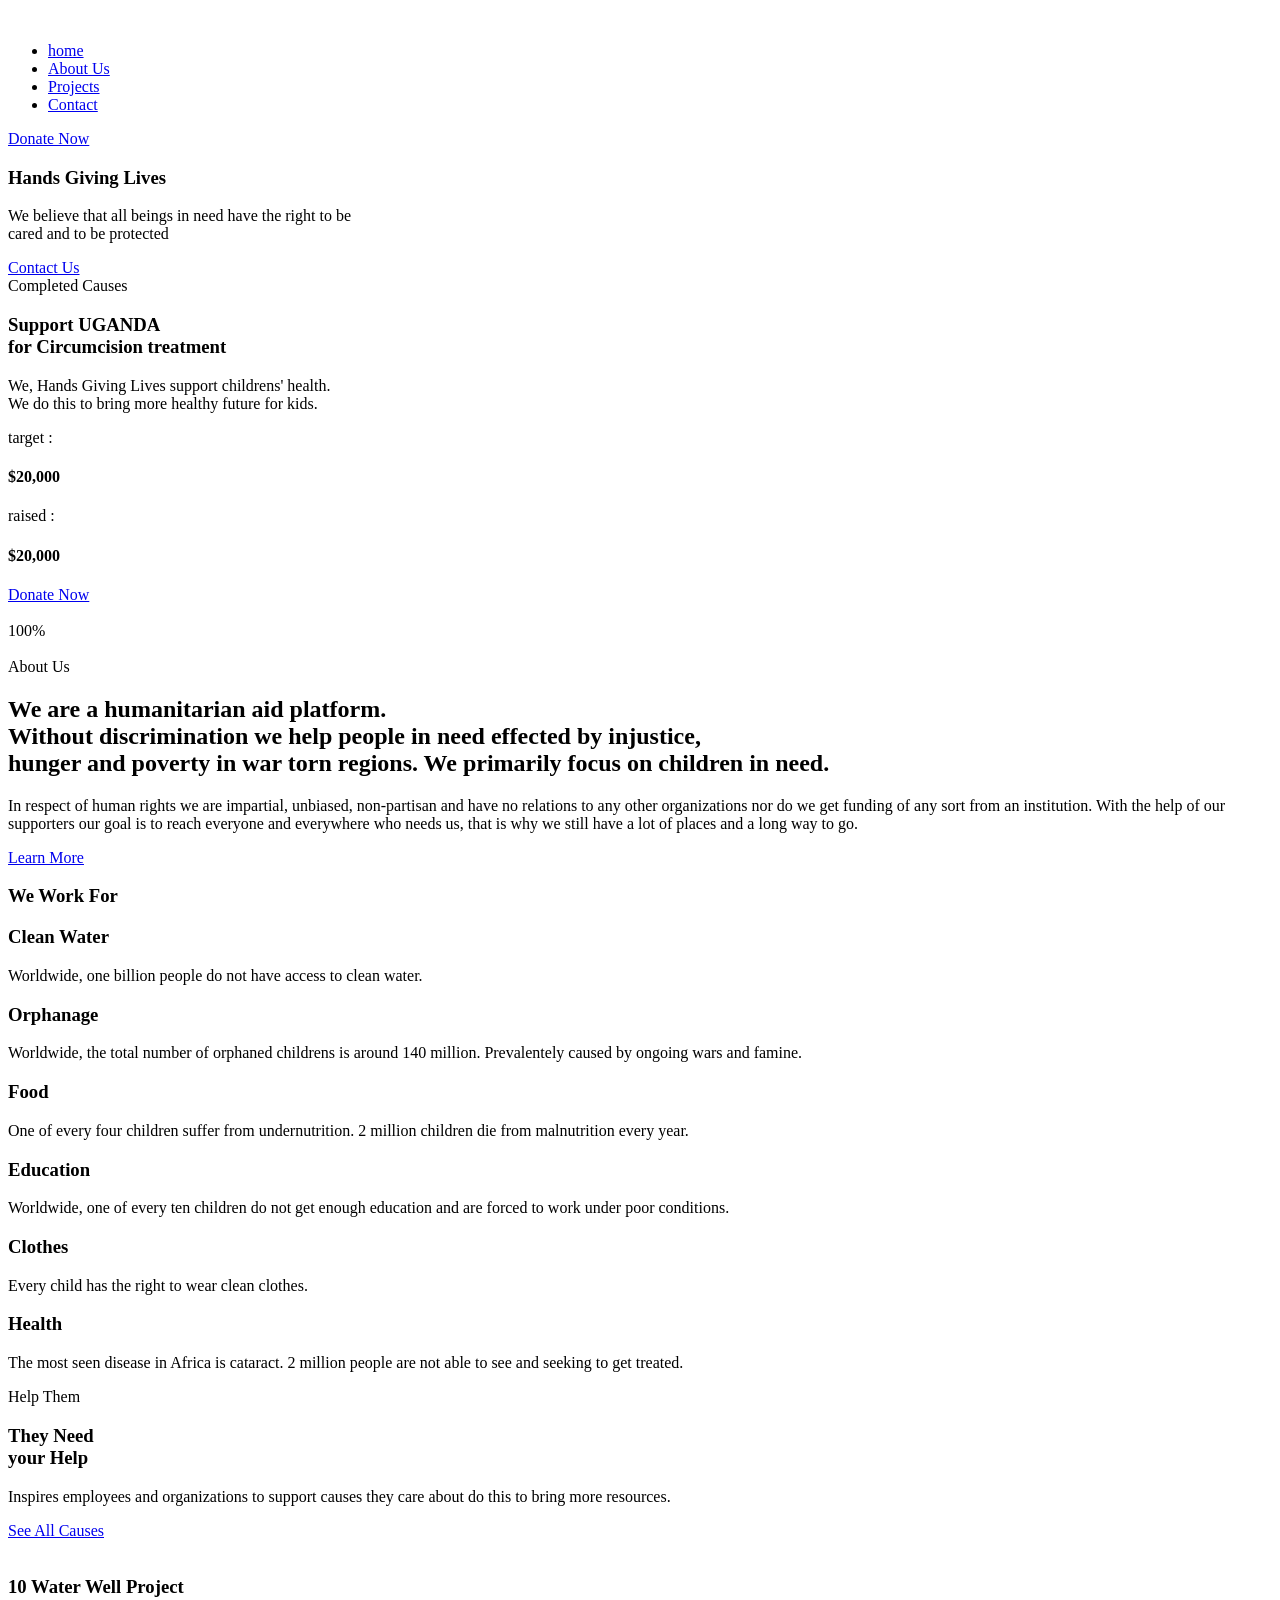
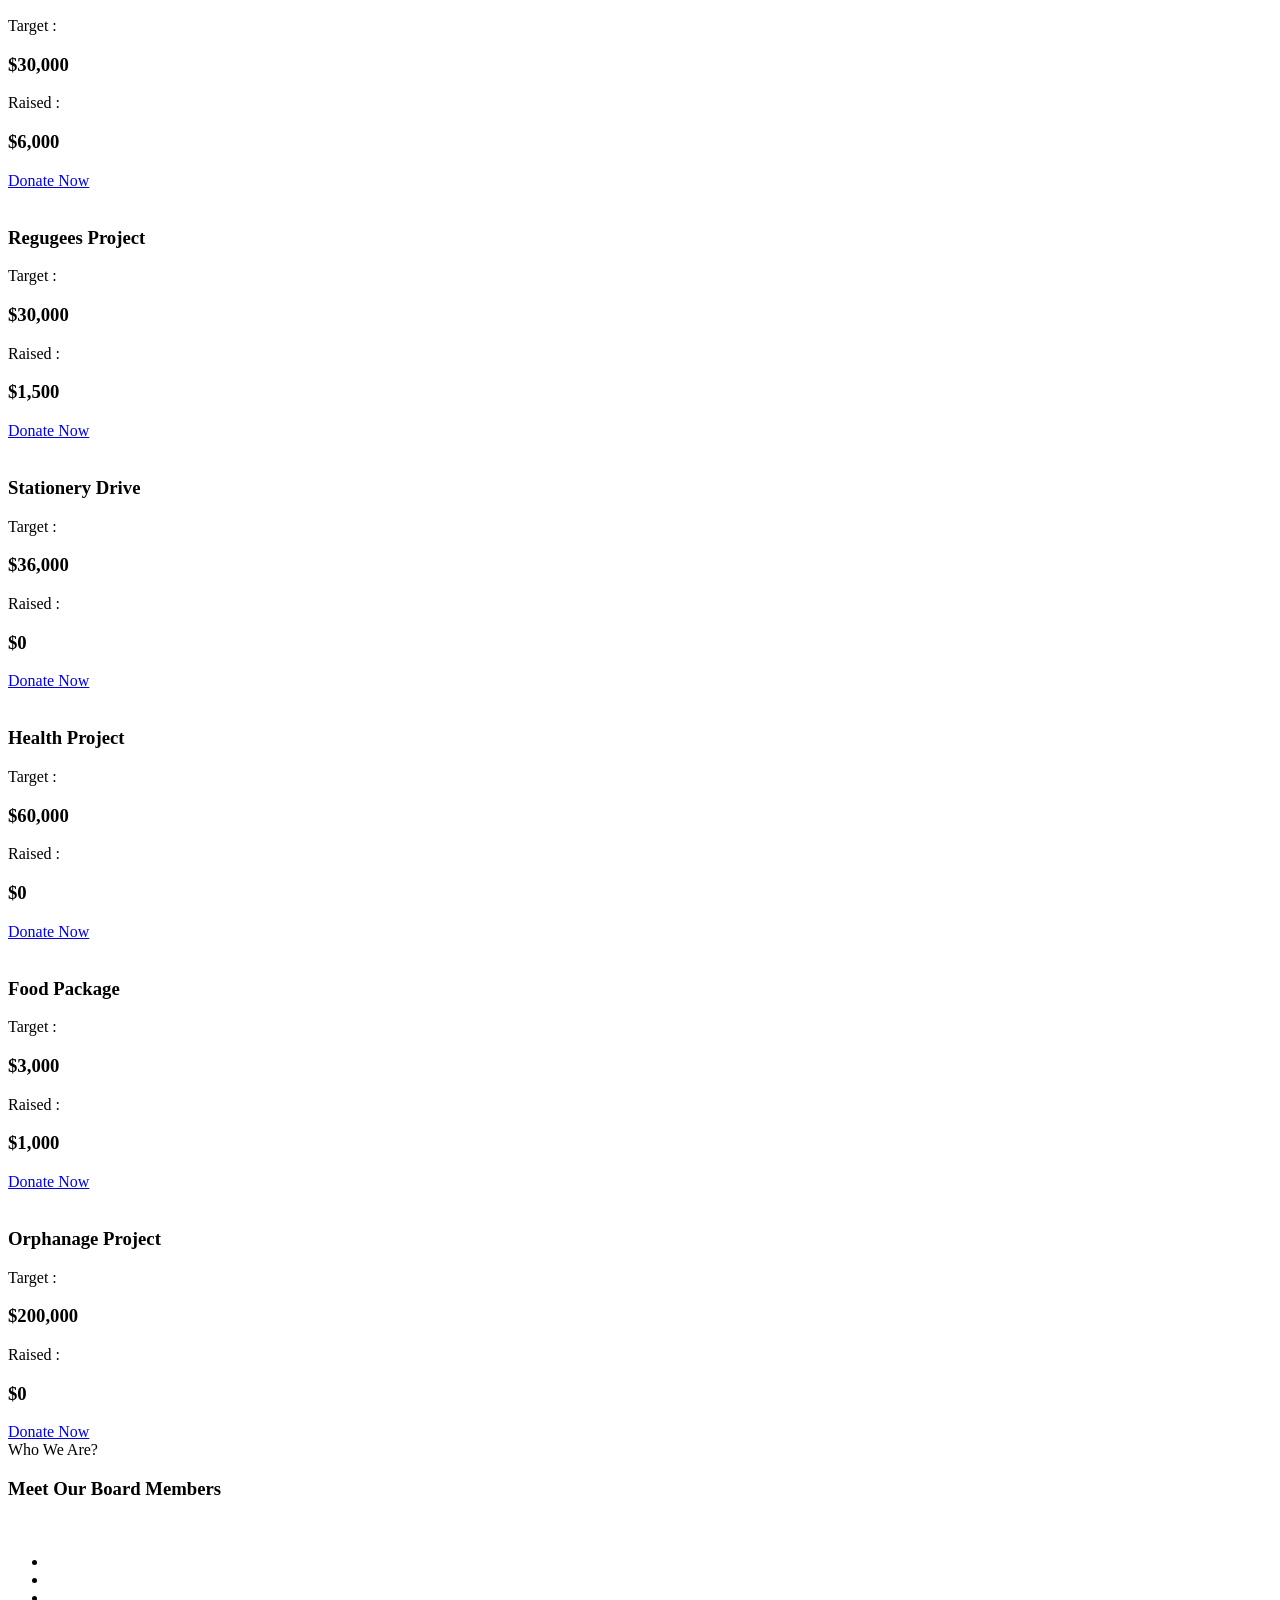
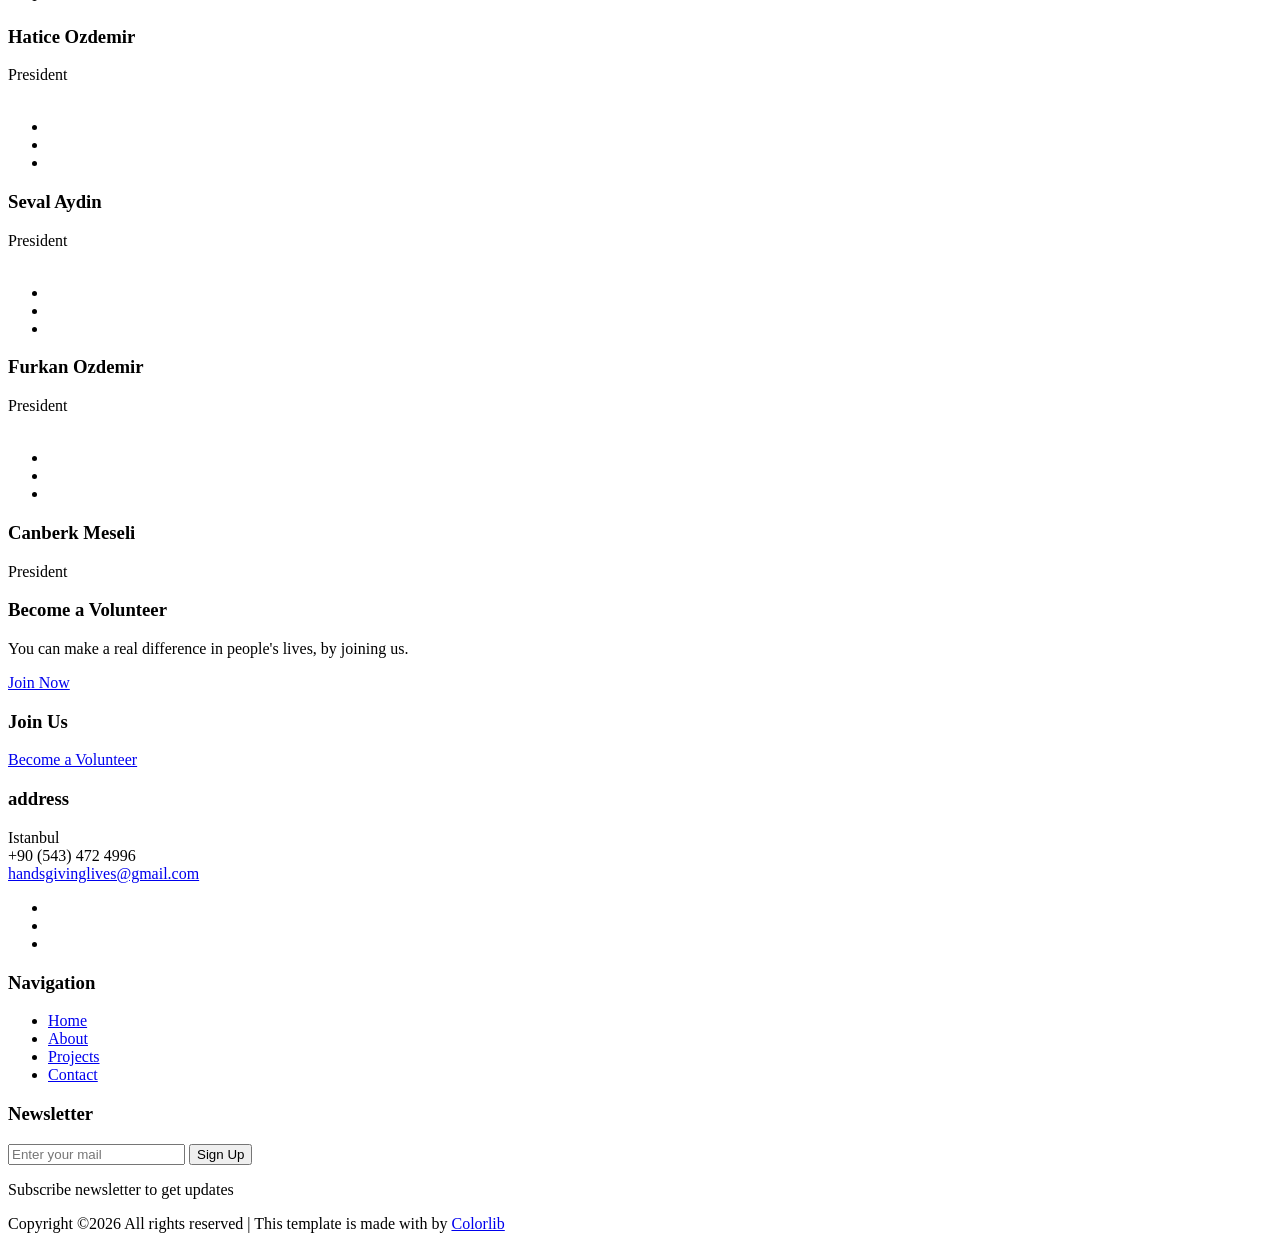
==== commit 0d9819b2: "Add files via upload" ====
--- a/index.html
+++ b/index.html
@@ -49,10 +49,12 @@
                                 <nav>
                                     <ul id="navigation">
                                         <li><a class="active" href="index.html">home</a></li>
-                                        <li><a href="about.html">About</a></li>
-                                        <li><a href="causes.html">causes</a></li>
-                                        <li><a href="impact.html">impact</a></li>
-                                        <li><a href="blog.html">blog</a></li>
+                                        <li><a href="about.html">About Us</a></li>
+                                        <li><a href="causes.html">Projects</a></li>
+                                        <!-- <li><a href="impact.html">impact</a></li>
+                                        
+
+                                       <!-- <li><a href="blog.html">blog</a></li>
 
 
                                         <!--li><a href="#">blog <i class="ti-angle-down"></i></a>
@@ -61,12 +63,13 @@
                                                 <li><a href="single-blog.html">single-blog</a></li>
                                             </ul>
                                         </li-->
-                                        <li><a href="#">pages <i class="ti-angle-down"></i></a>
+                                       
+                                      <!--  <li><a href="#">pages <i class="ti-angle-down"></i></a>
                                             <ul class="submenu">
                                                 <li><a href="causes-details.html">causes-details</a></li>
                                                 <li><a href="elements.html">elements</a></li>
                                             </ul>
-                                        </li>
+                                        </li-->                                        
                                         <li><a href="contact.html">Contact</a></li>
                                     </ul>
                                 </nav>
@@ -74,7 +77,7 @@
                         </div>
                         <div class="col-xl-3 col-lg-3 d-none d-lg-block">
                             <div class="donate_now">
-                                <a href="#" class="boxed-btn">Donate Now</a>
+                                <a href="donate.html" class="boxed-btn">Donate Now</a>
                                 
                             </div>
                         </div>
@@ -95,10 +98,9 @@
                 <div class="col-xl-12">
                     <div class="single_slider">
                         <div class="slider_text">
-                            <h3>Hands Giving Lives Olarak<br>
-                                Yardimlarinizi  Bekliyoruz</h3>
-                            <p>At Charity United we believe that all Africans in need have the right to be <br>
-                                cared for and the right to be protected </p>
+                            <h3>Hands Giving Lives</h3>
+                            <p>We believe that all beings in need have the right to be <br>
+                                cared and to be protected </p>
                             <a href="contact.html" class="boxed-btn2">Contact Us</a>
                         </div>
                     </div>
@@ -115,27 +117,27 @@
                 <div class="col-xl-6 col-md-6">
                     <div class="causes_info">
                         <div class="section_title">
-                            <span>Upcoming Cause</span>
+                            <span>Completed Causes</span>
                             <h3>
                                 Support UGANDA <br>
                                 for Circumcision treatment <br>
 
                             </h3>
                         </div>
-                        <p>We Hands Giving Lives supports childrens health <br>
-                             We do this to bring more healthy future for kids <br>
+                        <p>We, Hands Giving Lives support childrens' health. <br>
+                             We do this to bring more healthy future for kids. <br>
                             </p>
                         <div class="target_rais_area d-flex">
                             <div class="single_raise">
                                 <span>target :</span>
-                                <h4>$1000</h4>
+                                <h4>$20,000</h4>
                             </div>
                             <div class="single_raise">
                                 <span>raised :</span>
-                                <h4>$500</h4>
+                                <h4>$20,000</h4>
                             </div>
                             <div class="doante_btn">
-                                <a href="#" class="boxed_btn3">Donate Now</a>
+                                <a href="donate.html" class="boxed_btn3">Donate Now</a>
                             </div>
                         </div>
                     </div>
@@ -146,9 +148,9 @@
                         <div class="custom_progress_bar">
                             <div class="progress">
                                 <div class="progress-bar wow slideInLeft" role="progressbar" aria-valuenow="60"
-                                    aria-valuemin="0" aria-valuemax="100" style="width:50%">
+                                    aria-valuemin="0" aria-valuemax="100" style="width:100%">
                                     <div class="value_progress">
-                                        <span>50%</span>
+                                        <span>100%</span>
                                     </div>
                                 </div>
                             </div>
@@ -167,28 +169,23 @@
                 <div class="col-xl-6 col-md-6">
                     <div class="about_thumb">
                         <img src="img/about/about.png" alt="">
-                        <div class="served_over">
-                            <span>Served Over</span>
-                            <h3>356728</h3>
-                            <p>people around 50+ countries</p>
-                        </div>
+                        
                     </div>
                 </div>
                 <div class="col-xl-6 col-md-6">
                     <div class="about_right">
                         <div class="section_title">
                             <span>About Us</span>
-                            <h3>
-                                We’ve funded 42,113 <br>
-                                water projects for 9.6 <br>
-                                million people around <br>
-                                the world.
-                            </h3>
-                        </div>
-                        <p>Inspires employees and organizations to support causes they care <br>
-                            about. We do this to bring more resources to the nonprofits that are <br>
-                            changing our world.</p>
-                        <a href="#" class="boxed_btn3">Learn More</a>
+                            <h2>
+                                We are a humanitarian aid platform. <br>
+                                Without discrimination we help people in need effected by injustice,<br> 
+                                hunger and poverty in war torn regions.
+                                We primarily focus on children in need.  <br>
+                                
+                            </h2>
+                        </div>
+                        <p>In respect of human rights we are impartial, unbiased, non-partisan and have no relations to any other organizations nor do we get funding of any sort from an institution. With the help of our supporters our goal is to reach everyone and everywhere who needs us, that is why we still have a lot of places and a long way to go.</p>
+                        <a href="about.html" class="boxed_btn3">Learn More</a>
                     </div>
                 </div>
             </div>
@@ -202,10 +199,8 @@
             <div class="row">
                 <div class="col-xl-12">
                     <div class="section_title text-center mb-60">
-                        <span>We Work For</span>
-                        <h3>
-                            We Serve For People
-                        </h3>
+                        <span><h3>We Work For<h3></span>
+                        
                     </div>
                 </div>
             </div>
@@ -213,31 +208,66 @@
                 <div class="col-xl-4 col-md-4">
                     <div class="single_serve text-center">
                         <div class="serve_icon">
-                            <i class="flaticon-meat"></i>
+                            <i class="fa fa-tint"></i>
                         </div>
                         <h3>Clean Water</h3>
-                        <p>Inspires employees and organizations to support causes they care about. We do this to bring
-                            more resources to the nonprofits that are </p>
-                    </div>
-                </div>
+                        <p> Worldwide, one billion people do not have access to clean water.
+                            </p>
+                    </div>
+                </div>
+
                 <div class="col-xl-4 col-md-4">
                     <div class="single_serve text-center">
                         <div class="serve_icon">
-                            <i class="flaticon-medicine"></i>
-                        </div>
-                        <h3>Medicine</h3>
-                        <p>Inspires employees and organizations to support causes they care about. We do this to bring
-                            more resources to the nonprofits that are </p>
-                    </div>
-                </div>
+                            <i class="fa fa-child"></i>
+                        </div>
+                        <h3>Orphanage</h3>
+                        <p>Worldwide, the total number of orphaned childrens is around 140 million. Prevalentely caused by ongoing wars and famine. </p>
+                    </div>
+                </div>
+
+
+                                <div class="col-xl-4 col-md-4">
+                    <div class="single_serve text-center">
+                        <div class="serve_icon">
+                            <i class="flaticon-meat"></i>
+                        </div>
+                        <h3>Food</h3>
+                        <p>One of every four children suffer from undernutrition. 2 million children die from malnutrition every year. </p>
+                    </div>
+                </div>
+
+
+                        <div class="col-xl-4 col-md-4">
+                    <div class="single_serve text-center">
+                        <div class="serve_icon">
+                            <i class="flaticon-open-magazine"></i>
+                        </div>
+                        <h3>Education</h3>
+                        <p>Worldwide, one of every ten children do not get enough education and are forced to work under poor conditions.  </p>
+                    </div>
+                </div>
+
+
+                        <div class="col-xl-4 col-md-4">
+                    <div class="single_serve text-center">
+                        <div class="serve_icon">
+                            <i class="fa fa-cloth"></i>
+                        </div>
+                        <h3>Clothes</h3>
+                        <p>Every child has the right to wear clean clothes. </p>
+                    </div>
+                </div>
+
+
+
                 <div class="col-xl-4 col-md-4">
                     <div class="single_serve text-center">
                         <div class="serve_icon">
-                            <i class="flaticon-open-magazine"></i>
+                            <i class="fa fa-heartbeat"></i>
                         </div>
                         <h3>Health</h3>
-                        <p>Inspires employees and organizations to support causes they care about. We do this to bring
-                            more resources to the nonprofits that are </p>
+                        <p>The most seen disease in Africa is cataract. 2 million people are not able to see and seeking to get treated.  </p>
                     </div>
                 </div>
             </div>
@@ -254,55 +284,151 @@
                         <div class="section_title">
                             <span>Help Them</span>
                             <h3>
-                                They Needs <br>
+                                They Need <br>
                                 your Help
                             </h3>
                         </div>
                         <p>Inspires employees and organizations to support causes they care about do this to bring more
                             resources.</p>
-                        <a href="#">See All Causes</a>
-                    </div>
-                </div>
+                        
+
+                        <a href="causes.html">See All Causes</a>
+                    </div>
+                </div>
+
+
                 <div class="col-xl-8">
                     <div class="help_slider_active owl-carousel">
+
                         <div class="single_help_wrap">
                             <div class="thumb">
                                 <img src="img/help/1.png" alt="">
                             </div>
                             <div class="help_content">
-                                <h3>Help Yeati to continue her <br>
-                                    Primary Education</h3>
+                                <h3>10 Water Well Project <br>
+                                   </h3>
                                 <div class="donate_amount d-flex">
                                     <div class="single_amount">
                                         <span>Target :</span>
-                                        <h3>$100</h3>
+                                        <h3>$30,000</h3>
                                     </div>
                                     <div class="single_amount">
                                         <span>Raised :</span>
-                                        <h3>$50</h3>
+                                        <h3>$6,000</h3>
                                     </div>
                                 </div>
-                                <a href="#" class="boxed-btn4 ">Donate Now</a>
-                            </div>
-                        </div>
+                                <a href="donate.html" class="boxed-btn4 ">Donate Now</a>
+                            </div>
+                        </div>
+
+                         <div class="single_help_wrap">
+                            <div class="thumb">
+                                <img src="img/help/6.png" alt="">
+                            </div>
+                            <div class="help_content">
+                                <h3>Regugees Project<br>
+                                   </h3>
+                                <div class="donate_amount d-flex">
+                                    <div class="single_amount">
+                                        <span>Target :</span>
+                                        <h3>$30,000</h3>
+                                    </div>
+                                    <div class="single_amount">
+                                        <span>Raised :</span>
+                                        <h3>$1,500</h3>
+                                    </div>
+                                </div>
+                                <a href="donate.html" class="boxed-btn4 ">Donate Now</a>
+                            </div>
+                        </div>
+
+
+                        <div class="single_help_wrap">
+                            <div class="thumb">
+                                <img src="img/help/3.png" alt="">
+                            </div>
+                            <div class="help_content">
+                                <h3>Stationery Drive <br>
+                                   </h3>
+                                <div class="donate_amount d-flex">
+                                    <div class="single_amount">
+                                        <span>Target :</span>
+                                        <h3>$36,000</h3>
+                                    </div>
+                                    <div class="single_amount">
+                                        <span>Raised :</span>
+                                        <h3>$0</h3>
+                                    </div>
+                                </div>
+                                <a href="donate.html" class="boxed-btn4 ">Donate Now</a>
+                            </div>
+                        </div>
+
+                        <div class="single_help_wrap">
+                            <div class="thumb">
+                                <img src="img/help/4.png" alt="">
+                            </div>
+                            <div class="help_content">
+                                <h3>Health Project <br>
+                                   </h3>
+                                <div class="donate_amount d-flex">
+                                    <div class="single_amount">
+                                        <span>Target :</span>
+                                        <h3>$60,000</h3>
+                                    </div>
+                                    <div class="single_amount">
+                                        <span>Raised :</span>
+                                        <h3>$0</h3>
+                                    </div>
+                                </div>
+                                <a href="donate.html" class="boxed-btn4 ">Donate Now</a>
+                            </div>
+                        </div>
+
+
+                        <div class="single_help_wrap">
+                            <div class="thumb">
+                                <img src="img/help/5.png" alt="">
+                            </div>
+                            <div class="help_content">
+                                <h3>Food Package <br>
+                                   </h3>
+                                <div class="donate_amount d-flex">
+                                    <div class="single_amount">
+                                        <span>Target :</span>
+                                        <h3>$3,000</h3>
+                                    </div>
+                                    <div class="single_amount">
+                                        <span>Raised :</span>
+                                        <h3>$1,000</h3>
+                                    </div>
+                                </div>
+                                <a href="donate.html" class="boxed-btn4 ">Donate Now</a>
+                            </div>
+                        </div>
+
+
+                        
+
+
                         <div class="single_help_wrap">
                             <div class="thumb">
                                 <img src="img/help/2.png" alt="">
                             </div>
                             <div class="help_content">
-                                <h3>Help Yeati to continue her <br>
-                                    Primary Education</h3>
+                                <h3>Orphanage Project<br>
+                                    </h3>
                                 <div class="donate_amount d-flex">
                                     <div class="single_amount">
                                         <span>Target :</span>
-                                        <h3>$100</h3>
+                                        <h3>$200,000</h3>
                                     </div>
                                     <div class="single_amount">
                                         <span>Raised :</span>
-                                        <h3>$50</h3>
+                                        <h3>$0</h3>
                                     </div>
                                 </div>
-                                <a href="#" class="boxed-btn4 ">Donate Now</a>
+                                <a href="donate.html" class="boxed-btn4 ">Donate Now</a>
                             </div>
                         </div>
                     </div>
@@ -358,7 +484,7 @@
                         </div>
                         <div class="author_name text-center">
                             <h3>Seval Aydin</h3>
-                            <span>Volunteer</span>
+                            <span>President</span>
                         </div>
                     </div>
                 </div>
@@ -376,7 +502,7 @@
                         </div>
                         <div class="author_name text-center">
                             <h3>Furkan Ozdemir</h3>
-                            <span>Volunteer</span>
+                            <span>President</span>
                         </div>
                     </div>
                 </div>
@@ -393,15 +519,15 @@
                             </div>
                         </div>
                         <div class="author_name text-center">
-                            <h3>Can Meseli</h3>
-                            <span>Volunteer</span>
+                            <h3>Canberk Meseli</h3>
+                            <span>President</span>
                         </div>
                     </div>
                 </div>
             </div>
         </div>
     </div>
-    <!-- volunteers_area_end -->
+    <!-- volunteers_area_end --> 
 
     <!-- become_volunter_start -->
     <div class="become_volunter volunter_bg_1">
@@ -410,10 +536,8 @@
                 <div class="col-xl-8 offset-xl-2 col-md-10 offset-md-1">
                     <div class="volunter_text text-center">
                         <h3>Become a Volunteer</h3>
-                        <p>Inspires employees and organizations to support causes they care <br>
-                            about. We do this to bring more resources to the nonprofits that are
-                            changing our world.</p>
-                        <a class="boxed-btn4" href="#">Join Now</a>
+                        <p>You can make a real difference in people's lives, by joining us.</p>
+                        <a class="boxed-btn4" href="contact.html">Join Now</a>
                     </div>
                 </div>
             </div>
@@ -429,7 +553,7 @@
                     <div class="col-xl-3 col-md-6 col-lg-3">
                         <div class="footer_widget">
                             <h3 class="footer_title">
-                                Join With Us
+                                Join Us
                             </h3>
                             <p class="footer_text doanar"> <a class="first" href="contact.html">Become a Volunteer</a>
 
@@ -446,7 +570,7 @@
                             <div class="socail_links">
                                 <ul>
                                     <li>
-                                        <a href="https://www.instagram.com/hands_giving_lives/">
+                                        <a href="https://www.instagram.com/handsgivinglives/">
                                             <i class="fa fa-facebook-square"></i>
                                         </a>
                                     </li>
@@ -456,7 +580,7 @@
                                         </a>
                                     </li>
                                     <li>
-                                        <a href="https://www.instagram.com/hands_giving_lives/">
+                                        <a href="https://www.instagram.com/handsgivinglives">
                                             <i class="fa fa-instagram"></i>
                                         </a>
                                     </li>
@@ -470,10 +594,10 @@
                                 Navigation
                             </h3>
                             <ul>
-                                <li><a href="#">Home</a></li>
-                                <li><a href="#">Rooms</a></li>
-                                <li><a href="#">About</a></li>
-                                <li><a href="#">News</a></li>
+                                <li><a href="home.html">Home</a></li>
+                                <li><a href="about.html">About</a></li>
+                                <li><a href="causes.html">Projects</a></li>
+                                <li><a href="contact.html">Contact</a></li>
                             </ul>
                         </div>
                     </div>
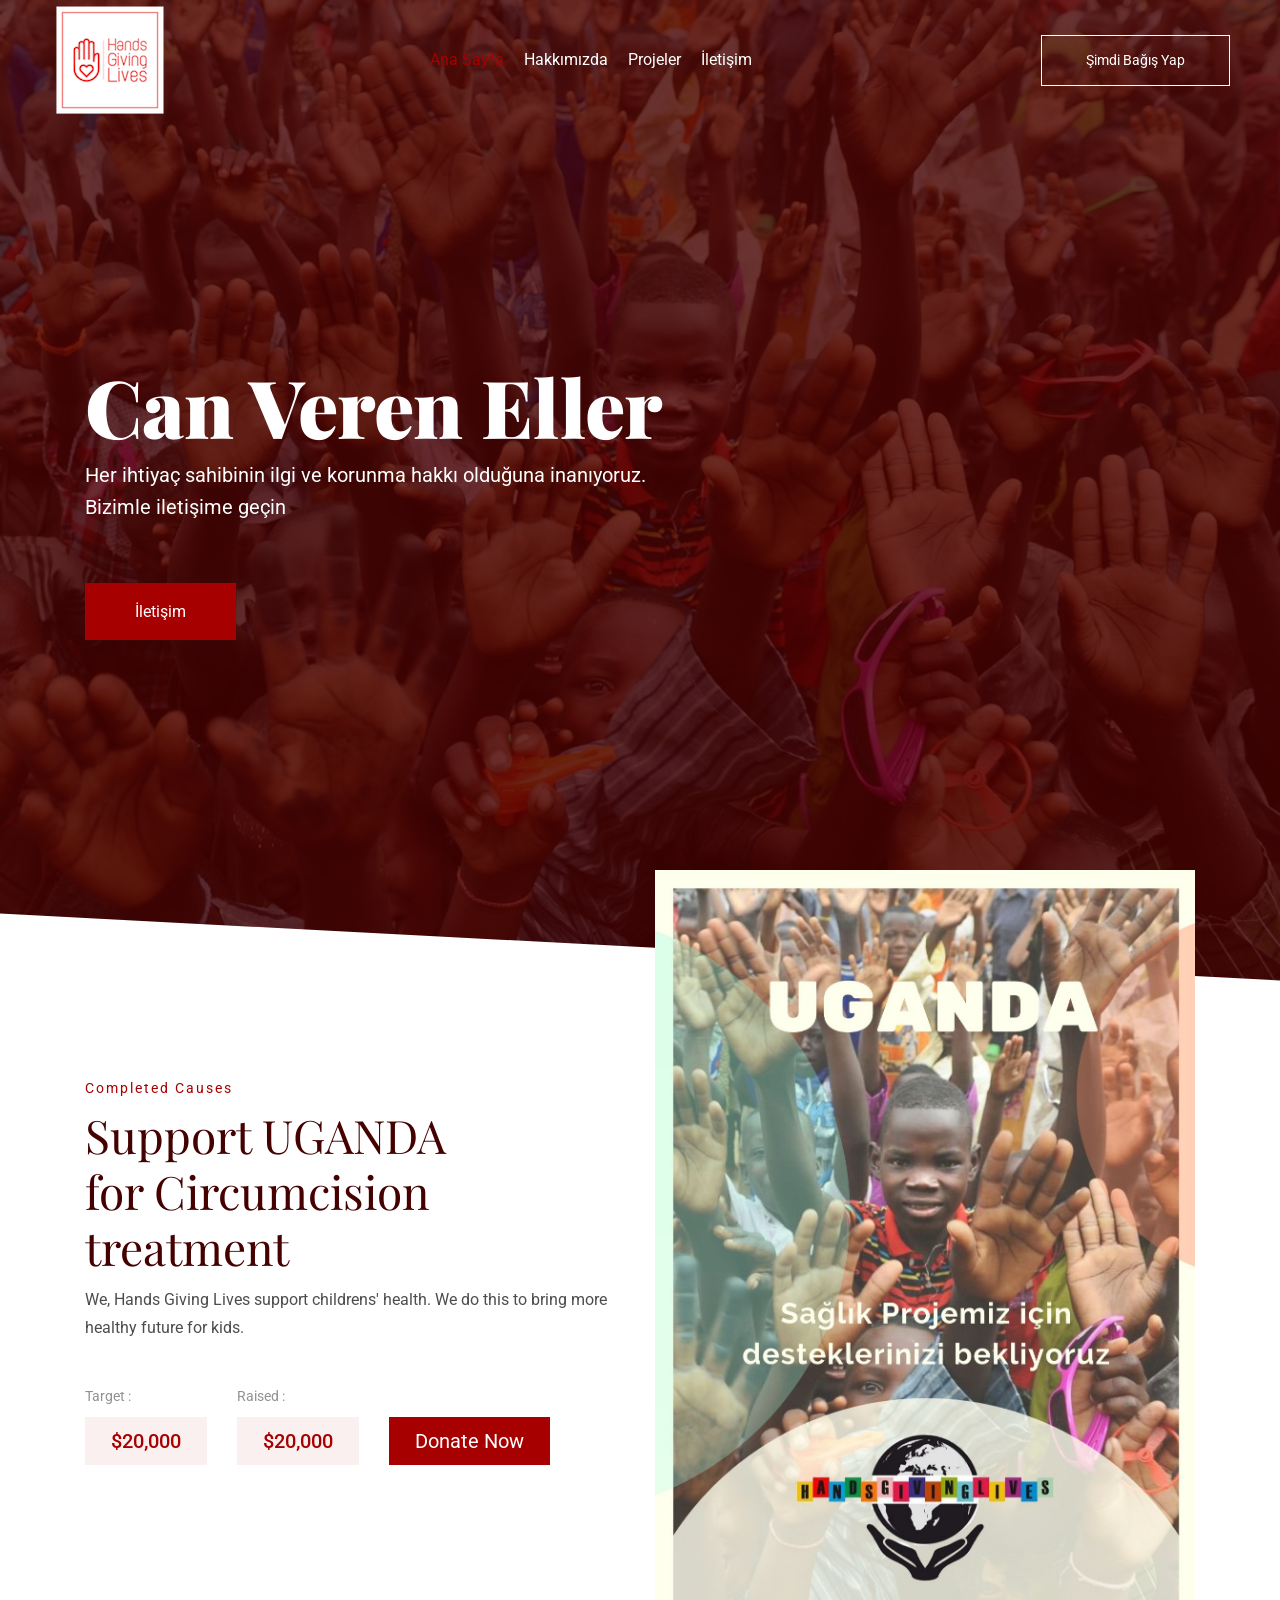
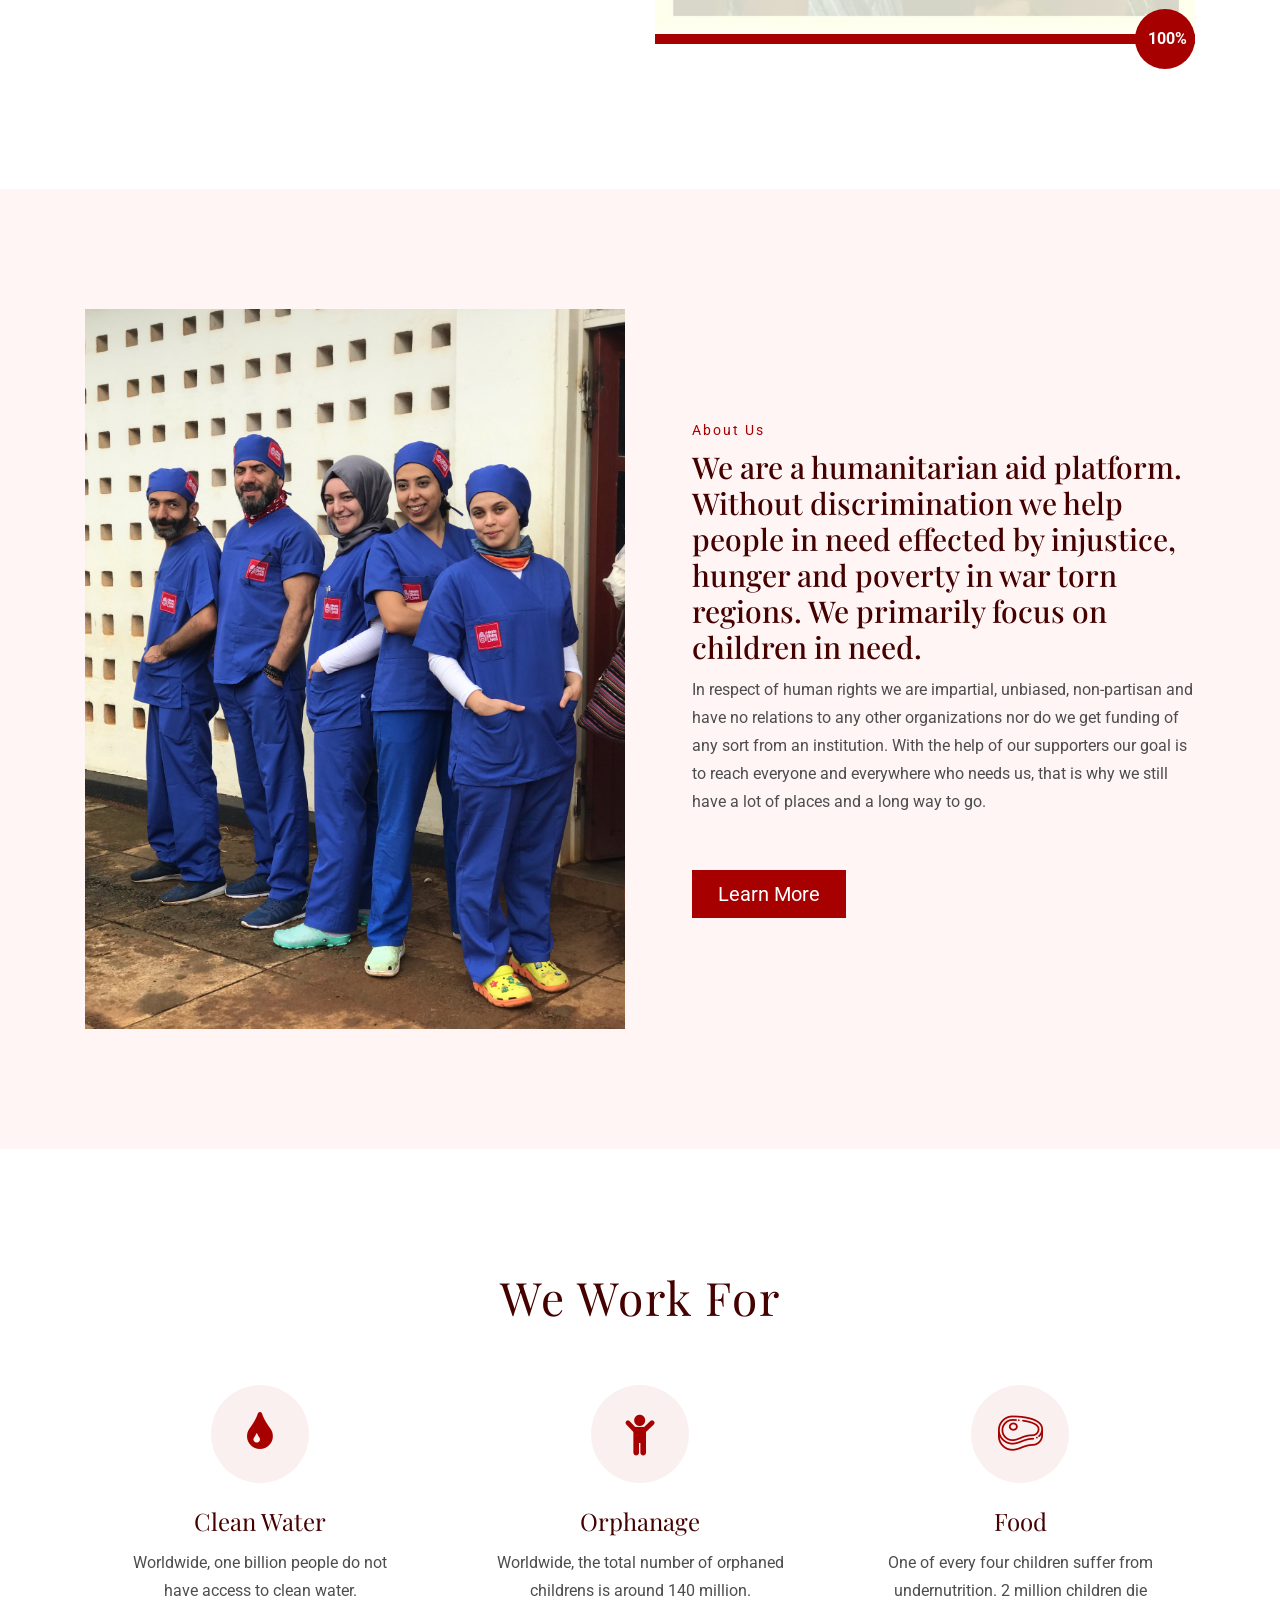
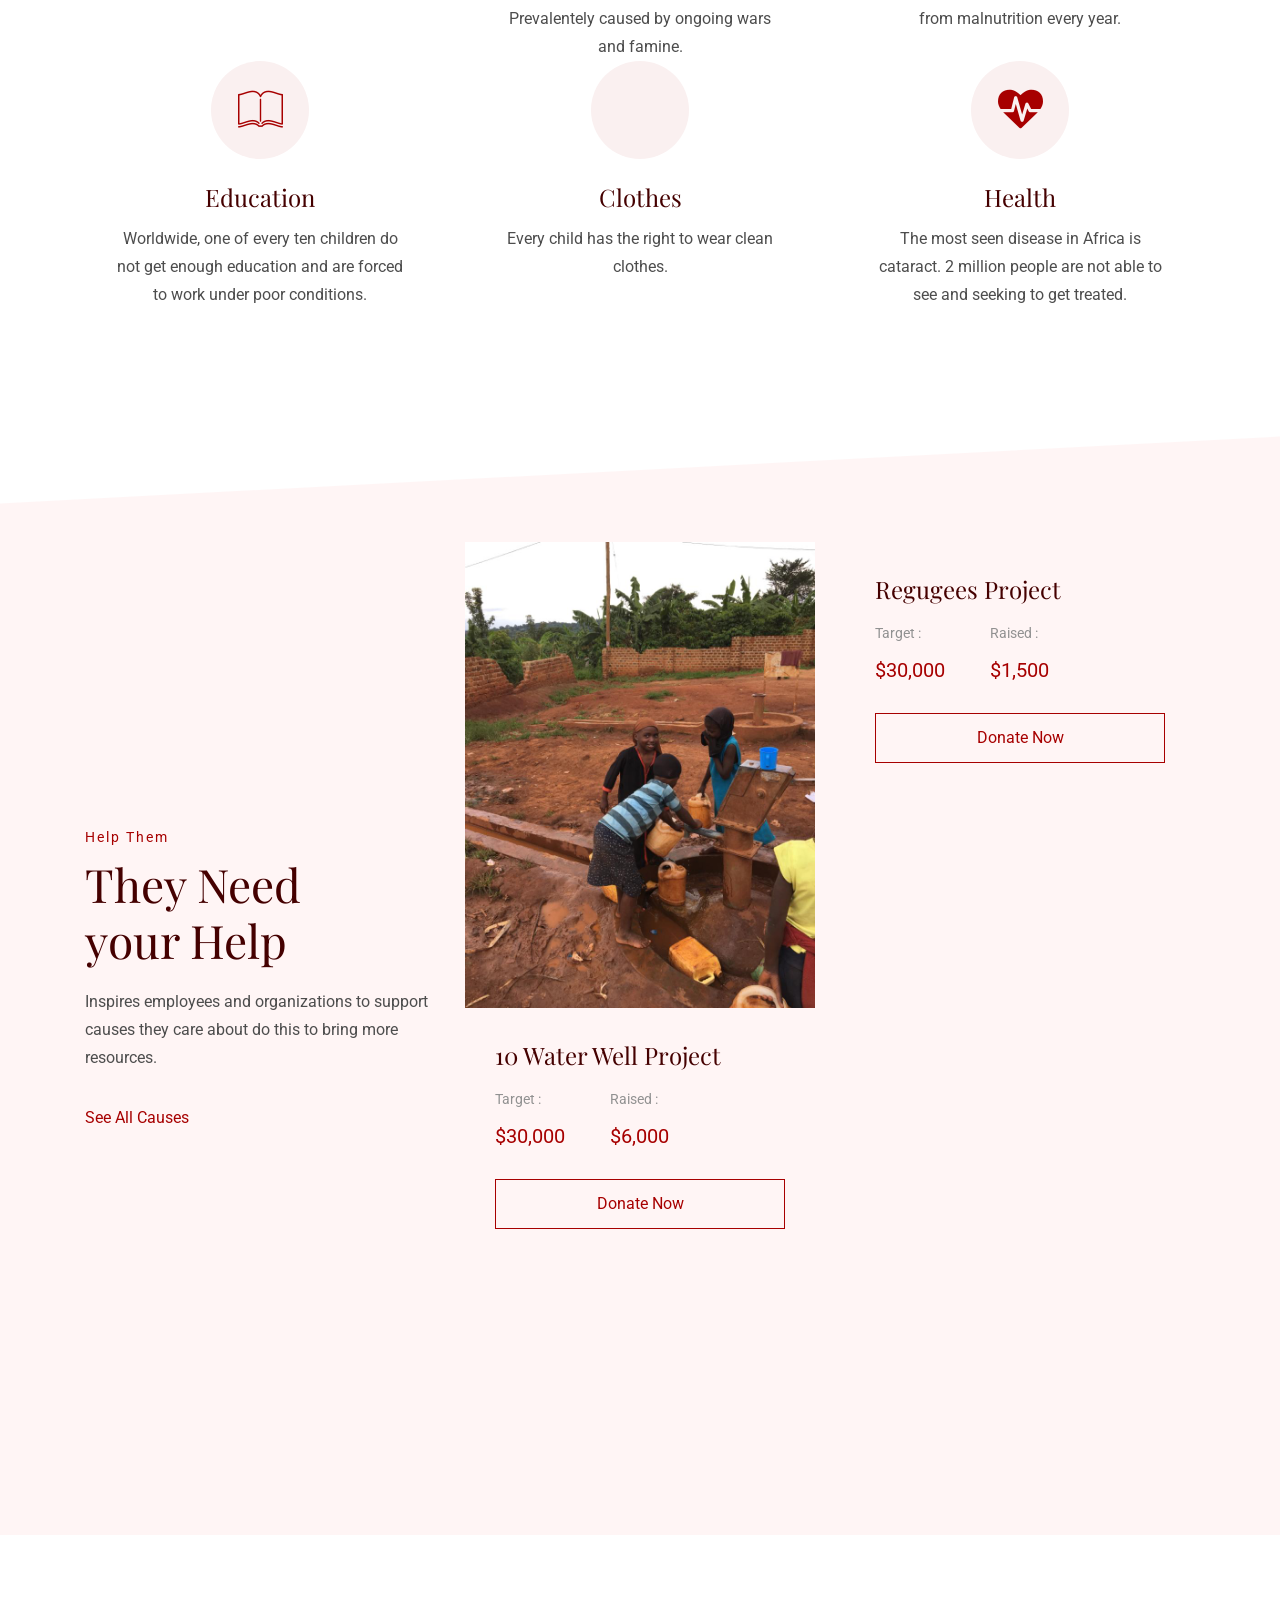
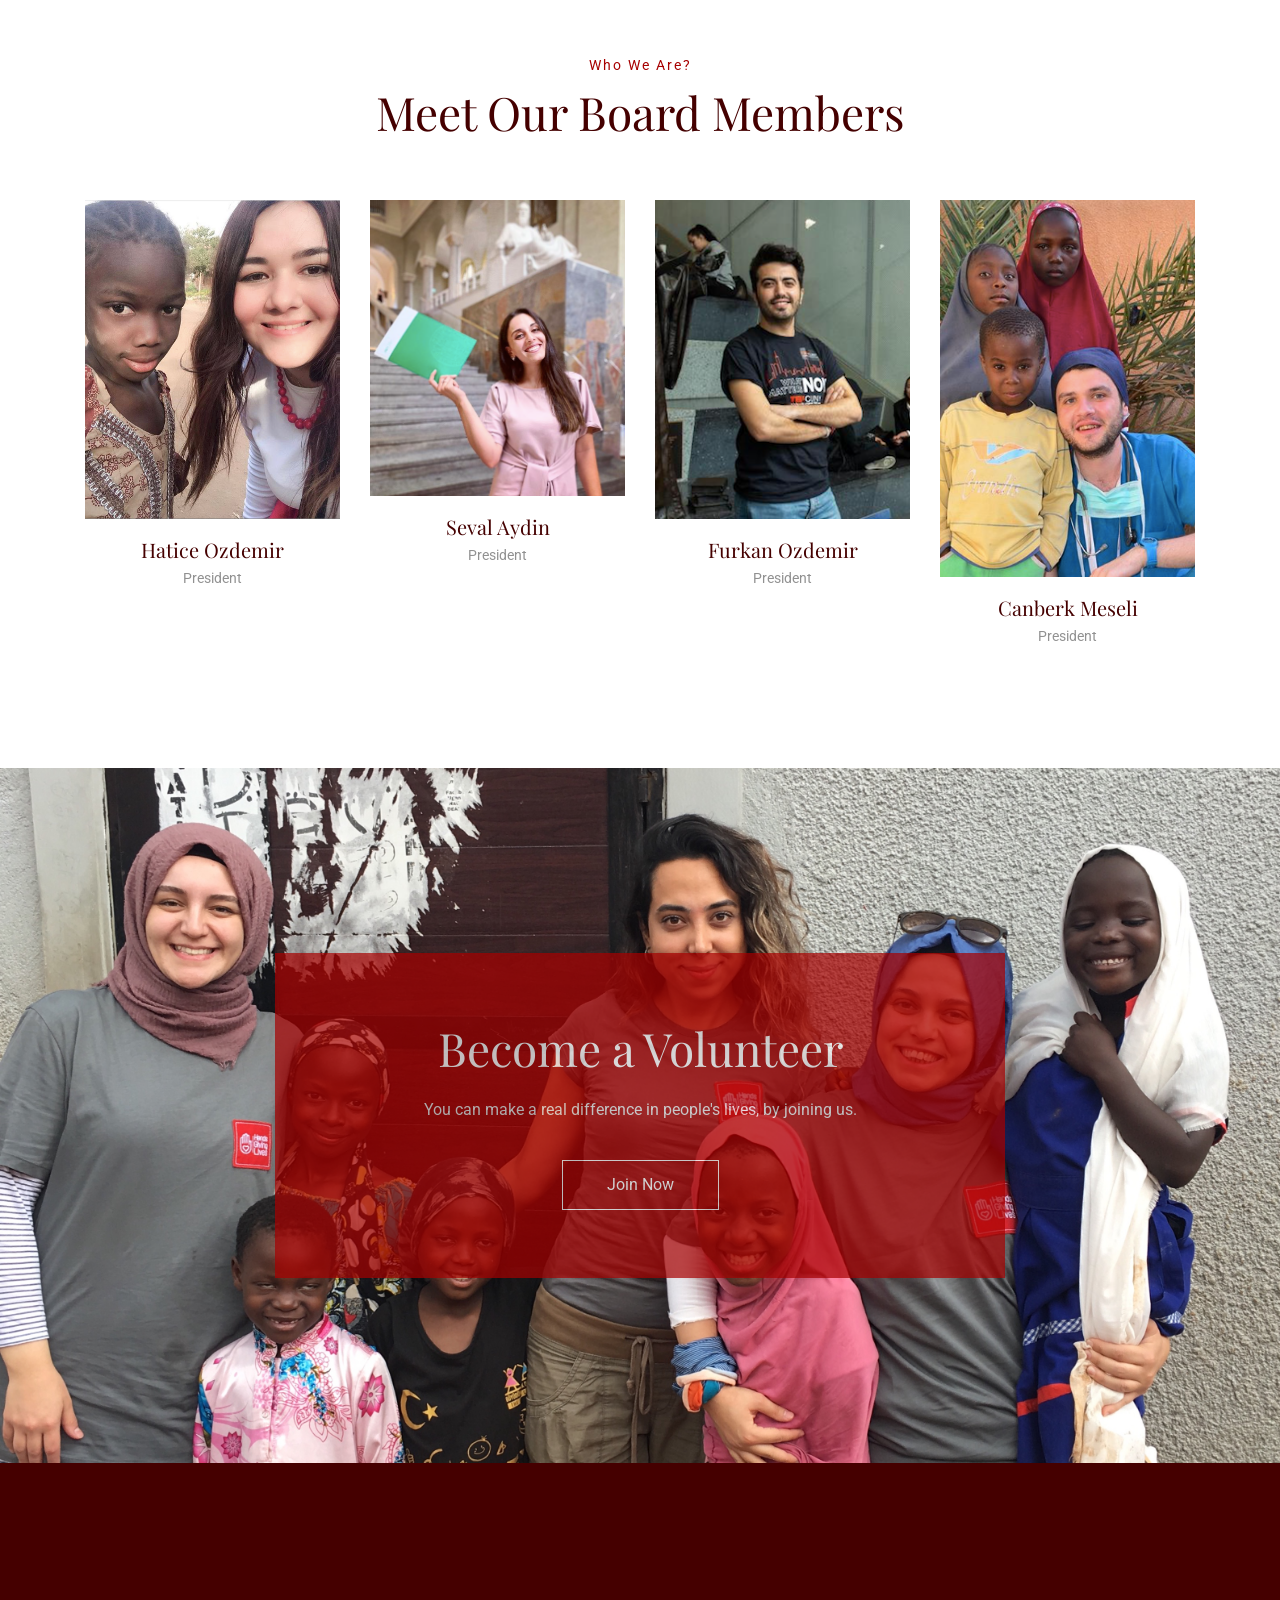
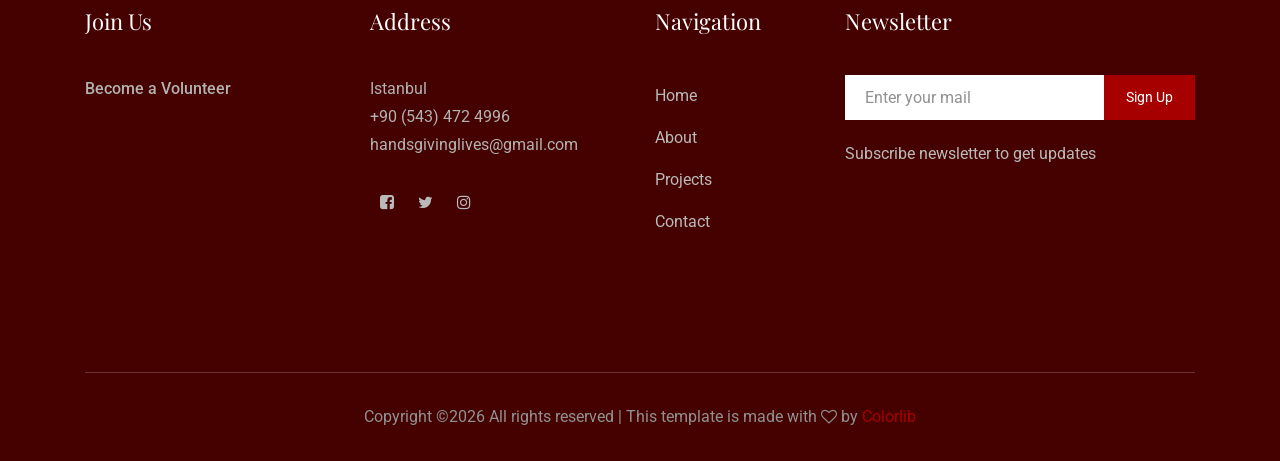
==== commit 39c0a2e4: "Update index.html" ====
--- a/index.html
+++ b/index.html
@@ -48,9 +48,9 @@
                             <div class="main-menu  d-none d-lg-block">
                                 <nav>
                                     <ul id="navigation">
-                                        <li><a class="active" href="index.html">home</a></li>
-                                        <li><a href="about.html">About Us</a></li>
-                                        <li><a href="causes.html">Projects</a></li>
+                                        <li><a class="active" href="index.html">Ana Sayfa</a></li>
+                                        <li><a href="about.html">Hakkımızda</a></li>
+                                        <li><a href="causes.html">Projeler</a></li>
                                         <!-- <li><a href="impact.html">impact</a></li>
                                         
 
@@ -70,14 +70,14 @@
                                                 <li><a href="elements.html">elements</a></li>
                                             </ul>
                                         </li-->                                        
-                                        <li><a href="contact.html">Contact</a></li>
+                                        <li><a href="contact.html">İletişim</a></li>
                                     </ul>
                                 </nav>
                             </div>
                         </div>
                         <div class="col-xl-3 col-lg-3 d-none d-lg-block">
                             <div class="donate_now">
-                                <a href="donate.html" class="boxed-btn">Donate Now</a>
+                                <a href="donate.html" class="boxed-btn">Şimdi Bağış Yap</a>
                                 
                             </div>
                         </div>
@@ -98,10 +98,10 @@
                 <div class="col-xl-12">
                     <div class="single_slider">
                         <div class="slider_text">
-                            <h3>Hands Giving Lives</h3>
-                            <p>We believe that all beings in need have the right to be <br>
-                                cared and to be protected </p>
-                            <a href="contact.html" class="boxed-btn2">Contact Us</a>
+                            <h3>Can Veren Eller</h3>
+                            <p>Her ihtiyaç sahibinin ilgi ve korunma hakkı olduğuna inanıyoruz. <br>
+                                Bizimle iletişime geçin </p>
+                            <a href="contact.html" class="boxed-btn2">İletişim</a>
                         </div>
                     </div>
                 </div>
--- a/css/themify-icons.css
+++ b/css/themify-icons.css
@@ -0,0 +1,1081 @@
+@font-face {
+	font-family: 'themify';
+	src:url('../fonts/themify.eot?-fvbane');
+	src:url('../fonts/themify.eot?#iefix-fvbane') format('embedded-opentype'),
+		url('../fonts/themify.woff?-fvbane') format('woff'),
+		url('../fonts/themify.ttf?-fvbane') format('truetype'),
+		url('../fonts/themify.svg?-fvbane#themify') format('svg');
+	font-weight: normal;
+	font-style: normal;
+}
+
+[class^="ti-"], [class*=" ti-"] {
+	font-family: 'themify';
+	/* speak: none; */
+	font-style: normal;
+	font-weight: normal;
+	font-variant: normal;
+	text-transform: none;
+	line-height: 1;
+
+	/* Better Font Rendering =========== */
+	-webkit-font-smoothing: antialiased;
+	-moz-osx-font-smoothing: grayscale;
+}
+
+.ti-wand:before {
+	content: "\e600";
+}
+.ti-volume:before {
+	content: "\e601";
+}
+.ti-user:before {
+	content: "\e602";
+}
+.ti-unlock:before {
+	content: "\e603";
+}
+.ti-unlink:before {
+	content: "\e604";
+}
+.ti-trash:before {
+	content: "\e605";
+}
+.ti-thought:before {
+	content: "\e606";
+}
+.ti-target:before {
+	content: "\e607";
+}
+.ti-tag:before {
+	content: "\e608";
+}
+.ti-tablet:before {
+	content: "\e609";
+}
+.ti-star:before {
+	content: "\e60a";
+}
+.ti-spray:before {
+	content: "\e60b";
+}
+.ti-signal:before {
+	content: "\e60c";
+}
+.ti-shopping-cart:before {
+	content: "\e60d";
+}
+.ti-shopping-cart-full:before {
+	content: "\e60e";
+}
+.ti-settings:before {
+	content: "\e60f";
+}
+.ti-search:before {
+	content: "\e610";
+}
+.ti-zoom-in:before {
+	content: "\e611";
+}
+.ti-zoom-out:before {
+	content: "\e612";
+}
+.ti-cut:before {
+	content: "\e613";
+}
+.ti-ruler:before {
+	content: "\e614";
+}
+.ti-ruler-pencil:before {
+	content: "\e615";
+}
+.ti-ruler-alt:before {
+	content: "\e616";
+}
+.ti-bookmark:before {
+	content: "\e617";
+}
+.ti-bookmark-alt:before {
+	content: "\e618";
+}
+.ti-reload:before {
+	content: "\e619";
+}
+.ti-plus:before {
+	content: "\e61a";
+}
+.ti-pin:before {
+	content: "\e61b";
+}
+.ti-pencil:before {
+	content: "\e61c";
+}
+.ti-pencil-alt:before {
+	content: "\e61d";
+}
+.ti-paint-roller:before {
+	content: "\e61e";
+}
+.ti-paint-bucket:before {
+	content: "\e61f";
+}
+.ti-na:before {
+	content: "\e620";
+}
+.ti-mobile:before {
+	content: "\e621";
+}
+.ti-minus:before {
+	content: "\e622";
+}
+.ti-medall:before {
+	content: "\e623";
+}
+.ti-medall-alt:before {
+	content: "\e624";
+}
+.ti-marker:before {
+	content: "\e625";
+}
+.ti-marker-alt:before {
+	content: "\e626";
+}
+.ti-arrow-up:before {
+	content: "\e627";
+}
+.ti-arrow-right:before {
+	content: "\e628";
+}
+.ti-arrow-left:before {
+	content: "\e629";
+}
+.ti-arrow-down:before {
+	content: "\e62a";
+}
+.ti-lock:before {
+	content: "\e62b";
+}
+.ti-location-arrow:before {
+	content: "\e62c";
+}
+.ti-link:before {
+	content: "\e62d";
+}
+.ti-layout:before {
+	content: "\e62e";
+}
+.ti-layers:before {
+	content: "\e62f";
+}
+.ti-layers-alt:before {
+	content: "\e630";
+}
+.ti-key:before {
+	content: "\e631";
+}
+.ti-import:before {
+	content: "\e632";
+}
+.ti-image:before {
+	content: "\e633";
+}
+.ti-heart:before {
+	content: "\e634";
+}
+.ti-heart-broken:before {
+	content: "\e635";
+}
+.ti-hand-stop:before {
+	content: "\e636";
+}
+.ti-hand-open:before {
+	content: "\e637";
+}
+.ti-hand-drag:before {
+	content: "\e638";
+}
+.ti-folder:before {
+	content: "\e639";
+}
+.ti-flag:before {
+	content: "\e63a";
+}
+.ti-flag-alt:before {
+	content: "\e63b";
+}
+.ti-flag-alt-2:before {
+	content: "\e63c";
+}
+.ti-eye:before {
+	content: "\e63d";
+}
+.ti-export:before {
+	content: "\e63e";
+}
+.ti-exchange-vertical:before {
+	content: "\e63f";
+}
+.ti-desktop:before {
+	content: "\e640";
+}
+.ti-cup:before {
+	content: "\e641";
+}
+.ti-crown:before {
+	content: "\e642";
+}
+.ti-comments:before {
+	content: "\e643";
+}
+.ti-comment:before {
+	content: "\e644";
+}
+.ti-comment-alt:before {
+	content: "\e645";
+}
+.ti-close:before {
+	content: "\e646";
+}
+.ti-clip:before {
+	content: "\e647";
+}
+.ti-angle-up:before {
+	content: "\e648";
+}
+.ti-angle-right:before {
+	content: "\e649";
+}
+.ti-angle-left:before {
+	content: "\e64a";
+}
+.ti-angle-down:before {
+	content: "\e64b";
+}
+.ti-check:before {
+	content: "\e64c";
+}
+.ti-check-box:before {
+	content: "\e64d";
+}
+.ti-camera:before {
+	content: "\e64e";
+}
+.ti-announcement:before {
+	content: "\e64f";
+}
+.ti-brush:before {
+	content: "\e650";
+}
+.ti-briefcase:before {
+	content: "\e651";
+}
+.ti-bolt:before {
+	content: "\e652";
+}
+.ti-bolt-alt:before {
+	content: "\e653";
+}
+.ti-blackboard:before {
+	content: "\e654";
+}
+.ti-bag:before {
+	content: "\e655";
+}
+.ti-move:before {
+	content: "\e656";
+}
+.ti-arrows-vertical:before {
+	content: "\e657";
+}
+.ti-arrows-horizontal:before {
+	content: "\e658";
+}
+.ti-fullscreen:before {
+	content: "\e659";
+}
+.ti-arrow-top-right:before {
+	content: "\e65a";
+}
+.ti-arrow-top-left:before {
+	content: "\e65b";
+}
+.ti-arrow-circle-up:before {
+	content: "\e65c";
+}
+.ti-arrow-circle-right:before {
+	content: "\e65d";
+}
+.ti-arrow-circle-left:before {
+	content: "\e65e";
+}
+.ti-arrow-circle-down:before {
+	content: "\e65f";
+}
+.ti-angle-double-up:before {
+	content: "\e660";
+}
+.ti-angle-double-right:before {
+	content: "\e661";
+}
+.ti-angle-double-left:before {
+	content: "\e662";
+}
+.ti-angle-double-down:before {
+	content: "\e663";
+}
+.ti-zip:before {
+	content: "\e664";
+}
+.ti-world:before {
+	content: "\e665";
+}
+.ti-wheelchair:before {
+	content: "\e666";
+}
+.ti-view-list:before {
+	content: "\e667";
+}
+.ti-view-list-alt:before {
+	content: "\e668";
+}
+.ti-view-grid:before {
+	content: "\e669";
+}
+.ti-uppercase:before {
+	content: "\e66a";
+}
+.ti-upload:before {
+	content: "\e66b";
+}
+.ti-underline:before {
+	content: "\e66c";
+}
+.ti-truck:before {
+	content: "\e66d";
+}
+.ti-timer:before {
+	content: "\e66e";
+}
+.ti-ticket:before {
+	content: "\e66f";
+}
+.ti-thumb-up:before {
+	content: "\e670";
+}
+.ti-thumb-down:before {
+	content: "\e671";
+}
+.ti-text:before {
+	content: "\e672";
+}
+.ti-stats-up:before {
+	content: "\e673";
+}
+.ti-stats-down:before {
+	content: "\e674";
+}
+.ti-split-v:before {
+	content: "\e675";
+}
+.ti-split-h:before {
+	content: "\e676";
+}
+.ti-smallcap:before {
+	content: "\e677";
+}
+.ti-shine:before {
+	content: "\e678";
+}
+.ti-shift-right:before {
+	content: "\e679";
+}
+.ti-shift-left:before {
+	content: "\e67a";
+}
+.ti-shield:before {
+	content: "\e67b";
+}
+.ti-notepad:before {
+	content: "\e67c";
+}
+.ti-server:before {
+	content: "\e67d";
+}
+.ti-quote-right:before {
+	content: "\e67e";
+}
+.ti-quote-left:before {
+	content: "\e67f";
+}
+.ti-pulse:before {
+	content: "\e680";
+}
+.ti-printer:before {
+	content: "\e681";
+}
+.ti-power-off:before {
+	content: "\e682";
+}
+.ti-plug:before {
+	content: "\e683";
+}
+.ti-pie-chart:before {
+	content: "\e684";
+}
+.ti-paragraph:before {
+	content: "\e685";
+}
+.ti-panel:before {
+	content: "\e686";
+}
+.ti-package:before {
+	content: "\e687";
+}
+.ti-music:before {
+	content: "\e688";
+}
+.ti-music-alt:before {
+	content: "\e689";
+}
+.ti-mouse:before {
+	content: "\e68a";
+}
+.ti-mouse-alt:before {
+	content: "\e68b";
+}
+.ti-money:before {
+	content: "\e68c";
+}
+.ti-microphone:before {
+	content: "\e68d";
+}
+.ti-menu:before {
+	content: "\e68e";
+}
+.ti-menu-alt:before {
+	content: "\e68f";
+}
+.ti-map:before {
+	content: "\e690";
+}
+.ti-map-alt:before {
+	content: "\e691";
+}
+.ti-loop:before {
+	content: "\e692";
+}
+.ti-location-pin:before {
+	content: "\e693";
+}
+.ti-list:before {
+	content: "\e694";
+}
+.ti-light-bulb:before {
+	content: "\e695";
+}
+.ti-Italic:before {
+	content: "\e696";
+}
+.ti-info:before {
+	content: "\e697";
+}
+.ti-infinite:before {
+	content: "\e698";
+}
+.ti-id-badge:before {
+	content: "\e699";
+}
+.ti-hummer:before {
+	content: "\e69a";
+}
+.ti-home:before {
+	content: "\e69b";
+}
+.ti-help:before {
+	content: "\e69c";
+}
+.ti-headphone:before {
+	content: "\e69d";
+}
+.ti-harddrives:before {
+	content: "\e69e";
+}
+.ti-harddrive:before {
+	content: "\e69f";
+}
+.ti-gift:before {
+	content: "\e6a0";
+}
+.ti-game:before {
+	content: "\e6a1";
+}
+.ti-filter:before {
+	content: "\e6a2";
+}
+.ti-files:before {
+	content: "\e6a3";
+}
+.ti-file:before {
+	content: "\e6a4";
+}
+.ti-eraser:before {
+	content: "\e6a5";
+}
+.ti-envelope:before {
+	content: "\e6a6";
+}
+.ti-download:before {
+	content: "\e6a7";
+}
+.ti-direction:before {
+	content: "\e6a8";
+}
+.ti-direction-alt:before {
+	content: "\e6a9";
+}
+.ti-dashboard:before {
+	content: "\e6aa";
+}
+.ti-control-stop:before {
+	content: "\e6ab";
+}
+.ti-control-shuffle:before {
+	content: "\e6ac";
+}
+.ti-control-play:before {
+	content: "\e6ad";
+}
+.ti-control-pause:before {
+	content: "\e6ae";
+}
+.ti-control-forward:before {
+	content: "\e6af";
+}
+.ti-control-backward:before {
+	content: "\e6b0";
+}
+.ti-cloud:before {
+	content: "\e6b1";
+}
+.ti-cloud-up:before {
+	content: "\e6b2";
+}
+.ti-cloud-down:before {
+	content: "\e6b3";
+}
+.ti-clipboard:before {
+	content: "\e6b4";
+}
+.ti-car:before {
+	content: "\e6b5";
+}
+.ti-calendar:before {
+	content: "\e6b6";
+}
+.ti-book:before {
+	content: "\e6b7";
+}
+.ti-bell:before {
+	content: "\e6b8";
+}
+.ti-basketball:before {
+	content: "\e6b9";
+}
+.ti-bar-chart:before {
+	content: "\e6ba";
+}
+.ti-bar-chart-alt:before {
+	content: "\e6bb";
+}
+.ti-back-right:before {
+	content: "\e6bc";
+}
+.ti-back-left:before {
+	content: "\e6bd";
+}
+.ti-arrows-corner:before {
+	content: "\e6be";
+}
+.ti-archive:before {
+	content: "\e6bf";
+}
+.ti-anchor:before {
+	content: "\e6c0";
+}
+.ti-align-right:before {
+	content: "\e6c1";
+}
+.ti-align-left:before {
+	content: "\e6c2";
+}
+.ti-align-justify:before {
+	content: "\e6c3";
+}
+.ti-align-center:before {
+	content: "\e6c4";
+}
+.ti-alert:before {
+	content: "\e6c5";
+}
+.ti-alarm-clock:before {
+	content: "\e6c6";
+}
+.ti-agenda:before {
+	content: "\e6c7";
+}
+.ti-write:before {
+	content: "\e6c8";
+}
+.ti-window:before {
+	content: "\e6c9";
+}
+.ti-widgetized:before {
+	content: "\e6ca";
+}
+.ti-widget:before {
+	content: "\e6cb";
+}
+.ti-widget-alt:before {
+	content: "\e6cc";
+}
+.ti-wallet:before {
+	content: "\e6cd";
+}
+.ti-video-clapper:before {
+	content: "\e6ce";
+}
+.ti-video-camera:before {
+	content: "\e6cf";
+}
+.ti-vector:before {
+	content: "\e6d0";
+}
+.ti-themify-logo:before {
+	content: "\e6d1";
+}
+.ti-themify-favicon:before {
+	content: "\e6d2";
+}
+.ti-themify-favicon-alt:before {
+	content: "\e6d3";
+}
+.ti-support:before {
+	content: "\e6d4";
+}
+.ti-stamp:before {
+	content: "\e6d5";
+}
+.ti-split-v-alt:before {
+	content: "\e6d6";
+}
+.ti-slice:before {
+	content: "\e6d7";
+}
+.ti-shortcode:before {
+	content: "\e6d8";
+}
+.ti-shift-right-alt:before {
+	content: "\e6d9";
+}
+.ti-shift-left-alt:before {
+	content: "\e6da";
+}
+.ti-ruler-alt-2:before {
+	content: "\e6db";
+}
+.ti-receipt:before {
+	content: "\e6dc";
+}
+.ti-pin2:before {
+	content: "\e6dd";
+}
+.ti-pin-alt:before {
+	content: "\e6de";
+}
+.ti-pencil-alt2:before {
+	content: "\e6df";
+}
+.ti-palette:before {
+	content: "\e6e0";
+}
+.ti-more:before {
+	content: "\e6e1";
+}
+.ti-more-alt:before {
+	content: "\e6e2";
+}
+.ti-microphone-alt:before {
+	content: "\e6e3";
+}
+.ti-magnet:before {
+	content: "\e6e4";
+}
+.ti-line-double:before {
+	content: "\e6e5";
+}
+.ti-line-dotted:before {
+	content: "\e6e6";
+}
+.ti-line-dashed:before {
+	content: "\e6e7";
+}
+.ti-layout-width-full:before {
+	content: "\e6e8";
+}
+.ti-layout-width-default:before {
+	content: "\e6e9";
+}
+.ti-layout-width-default-alt:before {
+	content: "\e6ea";
+}
+.ti-layout-tab:before {
+	content: "\e6eb";
+}
+.ti-layout-tab-window:before {
+	content: "\e6ec";
+}
+.ti-layout-tab-v:before {
+	content: "\e6ed";
+}
+.ti-layout-tab-min:before {
+	content: "\e6ee";
+}
+.ti-layout-slider:before {
+	content: "\e6ef";
+}
+.ti-layout-slider-alt:before {
+	content: "\e6f0";
+}
+.ti-layout-sidebar-right:before {
+	content: "\e6f1";
+}
+.ti-layout-sidebar-none:before {
+	content: "\e6f2";
+}
+.ti-layout-sidebar-left:before {
+	content: "\e6f3";
+}
+.ti-layout-placeholder:before {
+	content: "\e6f4";
+}
+.ti-layout-menu:before {
+	content: "\e6f5";
+}
+.ti-layout-menu-v:before {
+	content: "\e6f6";
+}
+.ti-layout-menu-separated:before {
+	content: "\e6f7";
+}
+.ti-layout-menu-full:before {
+	content: "\e6f8";
+}
+.ti-layout-media-right-alt:before {
+	content: "\e6f9";
+}
+.ti-layout-media-right:before {
+	content: "\e6fa";
+}
+.ti-layout-media-overlay:before {
+	content: "\e6fb";
+}
+.ti-layout-media-overlay-alt:before {
+	content: "\e6fc";
+}
+.ti-layout-media-overlay-alt-2:before {
+	content: "\e6fd";
+}
+.ti-layout-media-left-alt:before {
+	content: "\e6fe";
+}
+.ti-layout-media-left:before {
+	content: "\e6ff";
+}
+.ti-layout-media-center-alt:before {
+	content: "\e700";
+}
+.ti-layout-media-center:before {
+	content: "\e701";
+}
+.ti-layout-list-thumb:before {
+	content: "\e702";
+}
+.ti-layout-list-thumb-alt:before {
+	content: "\e703";
+}
+.ti-layout-list-post:before {
+	content: "\e704";
+}
+.ti-layout-list-large-image:before {
+	content: "\e705";
+}
+.ti-layout-line-solid:before {
+	content: "\e706";
+}
+.ti-layout-grid4:before {
+	content: "\e707";
+}
+.ti-layout-grid3:before {
+	content: "\e708";
+}
+.ti-layout-grid2:before {
+	content: "\e709";
+}
+.ti-layout-grid2-thumb:before {
+	content: "\e70a";
+}
+.ti-layout-cta-right:before {
+	content: "\e70b";
+}
+.ti-layout-cta-left:before {
+	content: "\e70c";
+}
+.ti-layout-cta-center:before {
+	content: "\e70d";
+}
+.ti-layout-cta-btn-right:before {
+	content: "\e70e";
+}
+.ti-layout-cta-btn-left:before {
+	content: "\e70f";
+}
+.ti-layout-column4:before {
+	content: "\e710";
+}
+.ti-layout-column3:before {
+	content: "\e711";
+}
+.ti-layout-column2:before {
+	content: "\e712";
+}
+.ti-layout-accordion-separated:before {
+	content: "\e713";
+}
+.ti-layout-accordion-merged:before {
+	content: "\e714";
+}
+.ti-layout-accordion-list:before {
+	content: "\e715";
+}
+.ti-ink-pen:before {
+	content: "\e716";
+}
+.ti-info-alt:before {
+	content: "\e717";
+}
+.ti-help-alt:before {
+	content: "\e718";
+}
+.ti-headphone-alt:before {
+	content: "\e719";
+}
+.ti-hand-point-up:before {
+	content: "\e71a";
+}
+.ti-hand-point-right:before {
+	content: "\e71b";
+}
+.ti-hand-point-left:before {
+	content: "\e71c";
+}
+.ti-hand-point-down:before {
+	content: "\e71d";
+}
+.ti-gallery:before {
+	content: "\e71e";
+}
+.ti-face-smile:before {
+	content: "\e71f";
+}
+.ti-face-sad:before {
+	content: "\e720";
+}
+.ti-credit-card:before {
+	content: "\e721";
+}
+.ti-control-skip-forward:before {
+	content: "\e722";
+}
+.ti-control-skip-backward:before {
+	content: "\e723";
+}
+.ti-control-record:before {
+	content: "\e724";
+}
+.ti-control-eject:before {
+	content: "\e725";
+}
+.ti-comments-smiley:before {
+	content: "\e726";
+}
+.ti-brush-alt:before {
+	content: "\e727";
+}
+.ti-youtube:before {
+	content: "\e728";
+}
+.ti-vimeo:before {
+	content: "\e729";
+}
+.ti-twitter:before {
+	content: "\e72a";
+}
+.ti-time:before {
+	content: "\e72b";
+}
+.ti-tumblr:before {
+	content: "\e72c";
+}
+.ti-skype:before {
+	content: "\e72d";
+}
+.ti-share:before {
+	content: "\e72e";
+}
+.ti-share-alt:before {
+	content: "\e72f";
+}
+.ti-rocket:before {
+	content: "\e730";
+}
+.ti-pinterest:before {
+	content: "\e731";
+}
+.ti-new-window:before {
+	content: "\e732";
+}
+.ti-microsoft:before {
+	content: "\e733";
+}
+.ti-list-ol:before {
+	content: "\e734";
+}
+.ti-linkedin:before {
+	content: "\e735";
+}
+.ti-layout-sidebar-2:before {
+	content: "\e736";
+}
+.ti-layout-grid4-alt:before {
+	content: "\e737";
+}
+.ti-layout-grid3-alt:before {
+	content: "\e738";
+}
+.ti-layout-grid2-alt:before {
+	content: "\e739";
+}
+.ti-layout-column4-alt:before {
+	content: "\e73a";
+}
+.ti-layout-column3-alt:before {
+	content: "\e73b";
+}
+.ti-layout-column2-alt:before {
+	content: "\e73c";
+}
+.ti-instagram:before {
+	content: "\e73d";
+}
+.ti-google:before {
+	content: "\e73e";
+}
+.ti-github:before {
+	content: "\e73f";
+}
+.ti-flickr:before {
+	content: "\e740";
+}
+.ti-facebook:before {
+	content: "\e741";
+}
+.ti-dropbox:before {
+	content: "\e742";
+}
+.ti-dribbble:before {
+	content: "\e743";
+}
+.ti-apple:before {
+	content: "\e744";
+}
+.ti-android:before {
+	content: "\e745";
+}
+.ti-save:before {
+	content: "\e746";
+}
+.ti-save-alt:before {
+	content: "\e747";
+}
+.ti-yahoo:before {
+	content: "\e748";
+}
+.ti-wordpress:before {
+	content: "\e749";
+}
+.ti-vimeo-alt:before {
+	content: "\e74a";
+}
+.ti-twitter-alt:before {
+	content: "\e74b";
+}
+.ti-tumblr-alt:before {
+	content: "\e74c";
+}
+.ti-trello:before {
+	content: "\e74d";
+}
+.ti-stack-overflow:before {
+	content: "\e74e";
+}
+.ti-soundcloud:before {
+	content: "\e74f";
+}
+.ti-sharethis:before {
+	content: "\e750";
+}
+.ti-sharethis-alt:before {
+	content: "\e751";
+}
+.ti-reddit:before {
+	content: "\e752";
+}
+.ti-pinterest-alt:before {
+	content: "\e753";
+}
+.ti-microsoft-alt:before {
+	content: "\e754";
+}
+.ti-linux:before {
+	content: "\e755";
+}
+.ti-jsfiddle:before {
+	content: "\e756";
+}
+.ti-joomla:before {
+	content: "\e757";
+}
+.ti-html5:before {
+	content: "\e758";
+}
+.ti-flickr-alt:before {
+	content: "\e759";
+}
+.ti-email:before {
+	content: "\e75a";
+}
+.ti-drupal:before {
+	content: "\e75b";
+}
+.ti-dropbox-alt:before {
+	content: "\e75c";
+}
+.ti-css3:before {
+	content: "\e75d";
+}
+.ti-rss:before {
+	content: "\e75e";
+}
+.ti-rss-alt:before {
+	content: "\e75f";
+}
--- a/css/nice-select.css
+++ b/css/nice-select.css
@@ -0,0 +1,140 @@
+.nice-select {
+  -webkit-tap-highlight-color: transparent;
+  background-color: #fff;
+  border-radius: 5px;
+  border: solid 1px #e8e8e8;
+  box-sizing: border-box;
+  clear: both;
+  cursor: pointer;
+  display: block;
+  float: left;
+  font-family: inherit;
+  font-size: 14px;
+  font-weight: normal;
+  height: 42px;
+  line-height: 40px;
+  outline: none;
+  padding-left: 18px;
+  padding-right: 30px;
+  position: relative;
+  text-align: left !important;
+  -webkit-transition: all 0.2s ease-in-out;
+  transition: all 0.2s ease-in-out;
+  -webkit-user-select: none;
+     -moz-user-select: none;
+      -ms-user-select: none;
+          user-select: none;
+  white-space: nowrap;
+  width: auto; }
+  .nice-select:hover {
+    border-color: #dbdbdb; }
+  .nice-select:active, .nice-select.open, .nice-select:focus {
+    border-color: #999; }
+
+
+  .nice-select.disabled {
+    border-color: #ededed;
+    color: #999;
+    pointer-events: none; }
+    .nice-select.disabled:after {
+      border-color: #cccccc; }
+  .nice-select.wide {
+    width: 100%; }
+    .nice-select.wide .list {
+      left: 0 !important;
+      right: 0 !important; }
+  .nice-select.right {
+    float: right; }
+    .nice-select.right .list {
+      left: auto;
+      right: 0; }
+  .nice-select.small {
+    font-size: 12px;
+    height: 36px;
+    line-height: 34px; }
+    .nice-select.small:after {
+      height: 4px;
+      width: 4px; }
+    .nice-select.small .option {
+      line-height: 34px;
+      min-height: 34px; }
+  .nice-select .list {
+    background-color: #fff;
+    border-radius: 5px;
+    box-shadow: 0 0 0 1px rgba(68, 68, 68, 0.11);
+    box-sizing: border-box;
+    margin-top: 4px;
+    opacity: 0;
+    overflow: hidden;
+    padding: 0;
+    pointer-events: none;
+    position: absolute;
+    top: 100%;
+    left: 0;
+    -webkit-transform-origin: 50% 0;
+        -ms-transform-origin: 50% 0;
+            transform-origin: 50% 0;
+    -webkit-transform: scale(0.75) translateY(-21px);
+        -ms-transform: scale(0.75) translateY(-21px);
+            transform: scale(0.75) translateY(-21px);
+    -webkit-transition: all 0.2s cubic-bezier(0.5, 0, 0, 1.25), opacity 0.15s ease-out;
+    transition: all 0.2s cubic-bezier(0.5, 0, 0, 1.25), opacity 0.15s ease-out;
+    z-index: 9; }
+    .nice-select .list:hover .option:not(:hover) {
+      background-color: transparent !important; }
+  .nice-select .option {
+    cursor: pointer;
+    font-weight: 400;
+    line-height: 40px;
+    list-style: none;
+    min-height: 40px;
+    outline: none;
+    padding-left: 18px;
+    padding-right: 29px;
+    text-align: left;
+    -webkit-transition: all 0.2s;
+    transition: all 0.2s; }
+    .nice-select .option:hover, .nice-select .option.focus, .nice-select .option.selected.focus {
+      background-color: #f6f6f6; }
+    .nice-select .option.selected {
+      font-weight: bold; }
+    .nice-select .option.disabled {
+      background-color: transparent;
+      color: #999;
+      cursor: default; }
+
+.no-csspointerevents .nice-select .list {
+  display: none; }
+
+.no-csspointerevents .nice-select.open .list {
+  display: block; }
+
+
+
+
+
+  /* ,,,,,,,,,,,,,,,, */
+
+
+  .nice-select:after {
+    content: "\e64b";
+    display: block;
+    height: 5px;
+    margin-top: -5px;
+    pointer-events: none;
+    position: absolute;
+    right: 30px;
+    top: 8px;
+    transition: all 0.15s ease-in-out;
+    width: 5px;
+    font-family: 'themify';
+    color: #ddd; }
+
+    .nice-select.open:after {
+ }
+    .nice-select.open .list {
+      opacity: 1;
+      pointer-events: auto;
+      -webkit-transform: scale(1) translateY(0);
+          -ms-transform: scale(1) translateY(0);
+              transform: scale(1) translateY(0); }
--- a/css/flaticon.css
+++ b/css/flaticon.css
@@ -0,0 +1,33 @@
+	/*
+  	Flaticon icon font: Flaticon
+  	Creation date: 25/08/2019 07:18
+  	*/
+
+@font-face {
+  font-family: "Flaticon";
+  src: url("../fonts/Flaticon.eot");
+  src: url("../fonts/Flaticon.eot?#iefix") format("embedded-opentype"),
+       url("../fonts/Flaticon.woff2") format("woff2"),
+       url("../fonts/Flaticon.woff") format("woff"),
+       url("../fonts/Flaticon.ttf") format("truetype"),
+       url("../fonts/Flaticon.svg#Flaticon") format("svg");
+  font-weight: normal;
+  font-style: normal;
+}
+
+@media screen and (-webkit-min-device-pixel-ratio:0) {
+  @font-face {
+    font-family: "Flaticon";
+    src: url("../fonts/Flaticon.svg#Flaticon") format("svg");
+  }
+}
+
+[class^="flaticon-"]:before, [class*=" flaticon-"]:before,
+[class^="flaticon-"]:after, [class*=" flaticon-"]:after {   
+  font-family: Flaticon;
+font-style: normal;
+}
+
+.flaticon-meat:before { content: "\f100"; }
+.flaticon-medicine:before { content: "\f101"; }
+.flaticon-open-magazine:before { content: "\f102"; }
--- a/css/style.css
+++ b/css/style.css
@@ -0,0 +1 @@
+@import url("https://fonts.googleapis.com/css?family=Playfair+Display:400,700,700i,900|Roboto:300,300i,400,500,700,900&display=swap");@import url("https://fonts.googleapis.com/css?family=Playfair+Display:400,700,700i,900|Roboto:300,300i,400,500,700,900&display=swap");.flex-center-start{display:-webkit-box;display:-ms-flexbox;display:flex;-webkit-box-align:center;-ms-flex-align:center;align-items:center;-webkit-box-pack:start;-ms-flex-pack:start;justify-content:start}body{font-family:'Roboto', sans-serif;font-weight:normal;font-style:normal}.img{max-width:100%;-webkit-transition:.3s;-moz-transition:.3s;-o-transition:.3s;transition:.3s}a,.button{-webkit-transition:.3s;-moz-transition:.3s;-o-transition:.3s;transition:.3s}a:focus,.button:focus,button:focus{text-decoration:none;outline:none}a:focus{color:#fff;text-decoration:none}a:focus,a:hover,.portfolio-cat a:hover,.footer -menu li a:hover{text-decoration:none}a,button{color:#450000;outline:medium none}h1,h2,h3,h4,h5{font-family:'Playfair Display', serif;color:#450000}h1 a,h2 a,h3 a,h4 a,h5 a,h6 a{color:inherit}ul{margin:0px;padding:0px}li{list-style:none}p{font-size:16px;font-weight:400;line-height:28px;color:#4D4D4D;margin-bottom:13px;font-family:'Roboto', sans-serif}label{color:#7e7e7e;cursor:pointer;font-size:14px;font-weight:400}*::-moz-selection{background:#444;color:#fff;text-shadow:none}::-moz-selection{background:#444;color:#fff;text-shadow:none}::selection{background:#444;color:#fff;text-shadow:none}*::-webkit-input-placeholder{color:#cccccc;font-size:14px;opacity:1}*:-ms-input-placeholder{color:#cccccc;font-size:14px;opacity:1}*::-ms-input-placeholder{color:#cccccc;font-size:14px;opacity:1}*::placeholder{color:#cccccc;font-size:14px;opacity:1}h3{font-size:24px}.mb-65{margin-bottom:67px}.black-bg{background:#020c26 !important}.white-bg{background:#ffffff}.gray-bg{background:#FFF5F5}.bg-img-1{background-image:url(../img/slider/slider-img-1.jpg)}.bg-img-2{background-image:url(../img/background-img/bg-img-2.jpg)}.cta-bg-1{background-image:url(../img/background-img/bg-img-3.jpg)}.overlay{position:relative;z-index:0}.overlay::before{position:absolute;content:"";background-color:#020c26;top:0;left:0;width:100%;height:100%;z-index:-1;opacity:0.851}.overlay2{position:relative;z-index:0}.overlay2::before{position:absolute;content:"";background-color:#131313;top:0;left:0;width:100%;height:100%;z-index:-1;opacity:0.2}.section-padding{padding-top:120px;padding-bottom:120px}.pt-120{padding-top:120px}.owl-carousel .owl-nav div{background:transparent;height:54px;left:0px;line-height:54px;position:absolute;text-align:center;top:50%;-webkit-transform:translateY(-50%);-ms-transform:translateY(-50%);transform:translateY(-50%);-webkit-transition:all 0.3s ease 0s;-o-transition:all 0.3s ease 0s;transition:all 0.3s ease 0s;width:54px;font-size:25px;color:#fff;background-color:rgba(255,255,255,0.2);border-radius:50%}.owl-carousel .owl-nav div.owl-next{left:auto;right:0}.owl-carousel .owl-nav div.owl-next i{position:relative;right:-2px;top:-3px}.owl-carousel .owl-nav div.owl-prev i{position:relative;right:1px;top:-2px}.owl-carousel:hover .owl-nav div{opacity:1;visibility:visible}.owl-carousel:hover .owl-nav div:hover{color:#fff}.boxed-btn{background:#fff;color:#450000;display:inline-block;padding:18px 44px;font-family:"Roboto",sans-serif;font-size:14px;font-weight:400;border:0;border:1px solid #450000;letter-spacing:3px;text-align:center;color:#450000 !important;text-transform:uppercase}.boxed-btn:hover{background:#450000;color:#fff !important;border:1px solid #450000}.boxed-btn:focus{outline:none}.boxed-btn.large-width{width:220px}.boxed-btn2{background:#A70000;color:#fff;display:inline-block;padding:17px 50px 16px 50px;font-family:"Roboto",sans-serif;font-size:16px;font-weight:400;border:0;text-transform:capitalize;color:#fff}.boxed-btn2:hover{background:#fff}.boxed-btn2:focus{outline:none}.boxed_btn3{background:#A70000;padding:9px 26px;margin-bottom:0;font-size:20px;color:#fff;-webkit-transition:.5s;-moz-transition:.5s;-o-transition:.5s;transition:.5s;display:inline-block}.boxed_btn3:hover{background:#FAF0F0;color:#A70000}@media (min-width: 768px) and (max-width: 991px){.boxed_btn3{padding:9px 16px}}.boxed-btn4{background:transparent;color:#A70000;display:inline-block;padding:12px 44px;font-family:"Roboto",sans-serif;font-size:16px;font-weight:400;border:0;border:1px solid #A70000;text-align:center;text-transform:capitalize}.boxed-btn4:hover{background:#A70000;color:#fff !important;border:1px solid transparent}.boxed-btn4:focus{outline:none}.boxed-btn4.large-width{width:220px}.section_title span{color:#A70000;font-size:14px;font-weight:400;letter-spacing:2px;margin-bottom:8px;display:block}.section_title h3{font-size:46px;line-height:56px;font-weight:400;color:#450000}@media (max-width: 767px){.section_title h3{font-size:22px;line-height:30px}}@media (min-width: 768px) and (max-width: 991px){.section_title h3{font-size:25px;line-height:30px}}@media (min-width: 992px) and (max-width: 1200px){.section_title h3{font-size:30px;line-height:35px}}@media (max-width: 767px){.section_title h3 br{display:none}}@media (min-width: 768px) and (max-width: 991px){.section_title h3 br{display:none}}@media (min-width: 992px) and (max-width: 1200px){.section_title h3 br{display:none}}.seperator{display:inline-block;width:90px;height:2px;background:#131313;margin-top:30px;margin-bottom:36px}@media (max-width: 767px){.seperator{margin-top:15px;margin-bottom:20px}}@media (min-width: 768px) and (max-width: 991px){.seperator{margin-top:15px;margin-bottom:10px}}.mb-95{margin-bottom:95px}@media (max-width: 767px){.mb-95{margin-bottom:30px}}.mb-80{margin-bottom:80px}@media (max-width: 767px){.mb-80{margin-bottom:30px}}.mb-60{margin-bottom:60px}@media (max-width: 767px){.mb-60{margin-bottom:30px}}.mb-20{margin-bottom:20px}@media (max-width: 767px){.mobile_menu{position:absolute;right:0px;width:100%;z-index:9}}.slicknav_menu .slicknav_nav{background:#fff;float:right;margin-top:0;padding:0;width:95%;padding:0;border-radius:0px;margin-top:5px;position:absolute;left:0;right:0;margin:auto;top:0px}.slicknav_menu .slicknav_nav a:hover{background:transparent;color:#ff5e13}.slicknav_menu .slicknav_nav a.active{color:#ff5e13}@media (max-width: 767px){.slicknav_menu .slicknav_nav a i{display:none}}@media (min-width: 768px) and (max-width: 991px){.slicknav_menu .slicknav_nav a i{display:none}}.slicknav_menu .slicknav_nav .slicknav_btn{background-color:transparent;cursor:pointer;margin-bottom:10px;margin-top:-40px;position:relative;z-index:99;border:1px solid #ddd;top:3px;right:5px;top:-32px}.slicknav_menu .slicknav_nav .slicknav_btn .slicknav_icon{margin-right:6px;margin-top:3px;position:relative;padding-bottom:3px;top:-11px;right:-5px}@media (max-width: 767px){.slicknav_menu{margin-right:12px}}.slicknav_nav .slicknav_arrow{float:right;font-size:22px;position:relative;top:-9px}.slicknav_btn{background-color:transparent;cursor:pointer;margin-bottom:10px;position:relative;z-index:99;border:none;border-radius:3px;top:5px;padding:5px;right:5px;margin-top:-5px;top:-31px}.slicknav_btn{background-color:transparent;cursor:pointer;margin-bottom:10px;position:relative;z-index:99;border:none;border-radius:3px;top:5px;padding:5px;right:0;margin-top:-5px;top:-31px}.slicknav_icon-bar{background:#fff !important}.header-area{position:absolute;left:0;right:0;top:0;background:transparent;z-index:999}.header-area .main-header-area{padding:0 150px}@media (max-width: 767px){.header-area .main-header-area{padding:10px 0}}@media (min-width: 768px) and (max-width: 991px){.header-area .main-header-area{padding:10px 0}}@media (min-width: 992px) and (max-width: 1200px){.header-area .main-header-area{padding:0 50px}}@media (min-width: 1200px) and (max-width: 1500px){.header-area .main-header-area{padding:0 50px}}@media (max-width: 767px){.header-area .main-header-area .logo-img{padding-left:20px}}@media (min-width: 768px) and (max-width: 991px){.header-area .main-header-area .logo-img{padding-left:20px}}.header-area .main-header-area .main-menu{text-align:center;padding:12px 0}.header-area .main-header-area .main-menu ul li{display:inline-block;position:relative}.header-area .main-header-area .main-menu ul li a{color:#fff;font-size:16px;text-transform:capitalize;font-weight:400;display:inline-block;padding:35px 23px 35px 23px;font-family:"Roboto",sans-serif;position:relative}@media (min-width: 992px) and (max-width: 1200px){.header-area .main-header-area .main-menu ul li a{padding:35px 8px 35px 8px;font-size:15px}}@media (min-width: 1200px) and (max-width: 1500px){.header-area .main-header-area .main-menu ul li a{padding:35px 8px 35px 8px}}.header-area .main-header-area .main-menu ul li a i{font-size:9px}@media (max-width: 767px){.header-area .main-header-area .main-menu ul li a i{display:none !important}}@media (min-width: 768px) and (max-width: 991px){.header-area .main-header-area .main-menu ul li a i{display:none !important}}.header-area .main-header-area .main-menu ul li a.active{color:#A70000}.header-area .main-header-area .main-menu ul li a:hover{color:#A70000}.header-area .main-header-area .main-menu ul li .submenu{position:absolute;left:0;top:140%;background:#fff;width:200px;z-index:2;box-shadow:0 0 10px rgba(0,0,0,0.02);opacity:0;visibility:hidden;text-align:left;-webkit-transition:.6s;-moz-transition:.6s;-o-transition:.6s;transition:.6s}.header-area .main-header-area .main-menu ul li .submenu li{display:block}.header-area .main-header-area .main-menu ul li .submenu li a{padding:10px 15px;position:inherit;-webkit-transition:.3s;-moz-transition:.3s;-o-transition:.3s;transition:.3s;display:block;color:#000}.header-area .main-header-area .main-menu ul li .submenu li a::before{display:none}.header-area .main-header-area .main-menu ul li .submenu li:hover a{color:#A70000}.header-area .main-header-area .main-menu ul li:hover>.submenu{opacity:1;visibility:visible;top:100%}.header-area .main-header-area .main-menu ul li:hover>a::before{opacity:1;transform:scaleX(1)}.header-area .main-header-area.sticky{box-shadow:0px 3px 16px 0px rgba(0,0,0,0.1);position:fixed;width:100%;top:-70px;left:0;right:0;z-index:99;transform:translateY(70px);transition:transform 500ms ease, background 500ms ease;-webkit-transition:transform 500ms ease, background 500ms ease;box-shadow:0px 3px 16px 0px rgba(0,0,0,0.1);padding:0 150px;background:#450000}@media (max-width: 767px){.header-area .main-header-area.sticky{padding:10px 0}}@media (min-width: 768px) and (max-width: 991px){.header-area .main-header-area.sticky{padding:10px 0}}@media (min-width: 992px) and (max-width: 1200px){.header-area .main-header-area.sticky{padding:0 50px}}@media (min-width: 1200px) and (max-width: 1500px){.header-area .main-header-area.sticky{padding:0 50px}}.header-area .main-header-area.sticky .main-menu{padding:0}.header-area .donate_now{text-align:right}.header-area .donate_now a{text-transform:capitalize;font-display:16px;padding:14px 44px;letter-spacing:0;color:#fff;border-color:#fff;background:transparent;color:#fff !important}.header-area .donate_now a:hover{background:#fff;border-color:#fff;color:#450000 !important}.slider_bg_1{background-image:url(../img/banner/1.png)}.slider_area{height:1000px;position:relative;z-index:8;height:1000px;position:relative;z-index:8;background-repeat:no-repeat;background-size:cover}@media (max-width: 767px){.slider_area{height:800px}}@media (min-width: 768px) and (max-width: 991px){.slider_area{height:800px}}@media (min-width: 992px) and (max-width: 1200px){.slider_area{height:800px}}.slider_area::before{position:absolute;content:"";background:#450000;width:100%;height:100%;left:0;top:0;opacity:.8}.slider_area::after{position:absolute;content:"";background:#fff;width:100%;height:113px;left:0;bottom:-60px;-webkit-transform:skewY(3deg);-ms-transform:skewY(3deg);transform:skewY(3deg);z-index:99}.slider_area .single_slider{position:relative;z-index:8}.slider_area .single_slider .slider_text h3{color:#ffffff;font-weight:900;font-family:"Playfair Display",serif;font-size:80px;line-height:90px;position:relative;z-index:8;text-transform:capitalize}@media (max-width: 767px){.slider_area .single_slider .slider_text h3{font-size:35px;line-height:46px}}@media (min-width: 768px) and (max-width: 991px){.slider_area .single_slider .slider_text h3{font-size:30px;line-height:46px}}@media (min-width: 992px) and (max-width: 1200px){.slider_area .single_slider .slider_text h3{font-size:35px;line-height:56px}}@media (max-width: 767px){.slider_area .single_slider .slider_text h3 br{display:none}}.slider_area .single_slider .slider_text p{font-size:20px;font-weight:400;color:#ffffff;margin-bottom:60px;margin-top:8px;line-height:32px}@media (min-width: 992px) and (max-width: 1200px){.slider_area .single_slider .slider_text p{font-size:16px}}@media (max-width: 767px){.slider_area .single_slider .slider_text p br{display:none}}@media (min-width: 768px) and (max-width: 991px){.slider_area .single_slider .slider_text p br{display:none}}.causes_area{position:relative;z-index:99;padding-bottom:115px;margin-top:-130px}@media (max-width: 767px){.causes_area{margin-top:0;padding-bottom:80px}}@media (min-width: 768px) and (max-width: 991px){.causes_area{margin-top:0;padding-bottom:80px}}@media (min-width: 992px) and (max-width: 1200px){.causes_area{margin-top:0;padding-bottom:80px}}.causes_area .causes_info p{color:#4D4D4D;margin-bottom:0;font-size:16px;line-height:28px;margin-top:11px;margin-bottom:44px}@media (max-width: 767px){.causes_area .causes_info p br{display:none}}@media (min-width: 768px) and (max-width: 991px){.causes_area .causes_info p br{display:none}}@media (min-width: 992px) and (max-width: 1200px){.causes_area .causes_info p br{display:none}}@media (min-width: 1200px) and (max-width: 1500px){.causes_area .causes_info p br{display:none}}.causes_area .causes_info .target_rais_area{-webkit-box-align:end;-ms-flex-align:end;align-items:flex-end}@media (max-width: 767px){.causes_area .causes_info .target_rais_area{display:block !important}}.causes_area .causes_info .target_rais_area .single_raise{margin-right:30px}@media (max-width: 767px){.causes_area .causes_info .target_rais_area .single_raise{margin-bottom:20px}}@media (min-width: 768px) and (max-width: 991px){.causes_area .causes_info .target_rais_area .single_raise{margin-right:3px}}.causes_area .causes_info .target_rais_area .single_raise span{font-size:14px;color:#919191;text-transform:capitalize;margin-bottom:10px;display:block}.causes_area .causes_info .target_rais_area .single_raise h4{color:#A70000;background:#FAF0F0;padding:12px 26px;margin-bottom:0;font-size:20px;font-family:"Roboto",sans-serif}@media (min-width: 768px) and (max-width: 991px){.causes_area .causes_info .target_rais_area .single_raise h4{padding:12px 21px}}.causes_area .causes_thumb{overflow:hidden;padding-bottom:30px}@media (max-width: 767px){.causes_area .causes_thumb{margin-top:30px}}.causes_area .causes_thumb img{width:100%}.causes_area .causes_thumb .custom_progress_bar .progress{display:-webkit-box;display:-ms-flexbox;display:flex;height:10px;overflow:visible;font-size:.75rem;background-color:transparent;border-radius:0;position:relative}.causes_area .causes_thumb .custom_progress_bar .progress .progress-bar{display:-webkit-box;display:-ms-flexbox;display:flex;-webkit-box-orient:vertical;-webkit-box-direction:normal;-ms-flex-direction:column;flex-direction:column;-webkit-box-pack:center;-ms-flex-pack:center;justify-content:center;color:#fff;text-align:center;background-color:#A70000;transition:width .6s ease;border-radius:0;position:relative;z-index:2}.causes_area .causes_thumb .custom_progress_bar .progress .progress-bar .value_progress{position:absolute;right:0;width:60px;height:60px;background:#A70000;border-radius:50%;font-size:16px;font-weight:bold;line-height:60px;text-align:center}.causes_area .causes_thumb .custom_progress_bar .progress .progress-bar .value_progress span{position:relative;left:2px}.causes_area.causes_area2 .causes_info{padding-right:40px}@media (max-width: 767px){.causes_area.causes_area2 .causes_info{padding-right:0}}@media (min-width: 768px) and (max-width: 991px){.causes_area.causes_area2 .causes_info{padding-right:0}}@media (min-width: 992px) and (max-width: 1200px){.causes_area.causes_area2 .causes_info{padding-right:0}}.causes_area.causes_area2 .causes_info .section_title h4{font-size:24px;color:#450000;margin-bottom:28px}.causes_area.causes_area2 .causes_info p{margin-bottom:10px}.causes_area.causes_area2 .causes_info p.last_para{margin-bottom:30px}.causes_area.causes_area2 .causes_info .target_rais{margin-top:35px !important}.about_area{padding:120px 0}@media (max-width: 767px){.about_area{padding:80px 0}}.about_area .about_thumb{position:relative}@media (max-width: 767px){.about_area .about_thumb{margin-bottom:30px}}.about_area .about_thumb img{width:100%}.about_area .about_thumb .served_over{background:#A70000;position:absolute;top:50%;display:inline-block;left:50%;-webkit-transform:translate(-50%, -50%);-moz-transform:translate(-50%, -50%);-ms-transform:translate(-50%, -50%);transform:translate(-50%, -50%);padding:36px 32px;text-align:center}.about_area .about_thumb .served_over span{font-size:16px;font-weight:400;color:#fff}.about_area .about_thumb .served_over h3{font-size:46px;color:#fff;font-weight:400;font-family:"Roboto",sans-serif}.about_area .about_thumb .served_over p{margin-bottom:0;color:#fff;font-size:16px;font-family:"Roboto",sans-serif}.about_area .about_right{padding-left:37px}@media (max-width: 767px){.about_area .about_right{padding:0}}.about_area .about_right P{color:#4D4D4D;margin-bottom:0;font-size:16px;line-height:28px;margin-top:11px;margin-bottom:54px}@media (min-width: 768px) and (max-width: 991px){.about_area .about_right P{margin-bottom:30px}}@media (min-width: 768px) and (max-width: 991px){.about_area .about_right P br{display:none}}@media (min-width: 992px) and (max-width: 1200px){.about_area .about_right P br{display:none}}.about_area.about_area2 .about_right{padding:0}.about_area.about_area2 .about_right.padding-left{padding-left:40px}@media (max-width: 767px){.about_area.about_area2 .about_right.padding-left{padding-left:0}}.about_area.about_area2 .about_right.padding-right{padding-right:40px}@media (max-width: 767px){.about_area.about_area2 .about_right.padding-right{padding-right:0}}@media (max-width: 767px){.about_area.about_area2 .about_right p{margin-bottom:20px}}@media (min-width: 768px) and (max-width: 991px){.about_area.about_area2 .about_right p{margin-bottom:20px}}@media (max-width: 767px){.about_area.about_area2 .about_right{margin-bottom:30px}}.servce_area{padding-top:120px;padding-bottom:113px}.servce_area.servce_area2{position:relative}.servce_area.servce_area2::after{position:absolute;content:"";background:#FFF5F5;width:100%;height:105px;left:0;bottom:-54px;transform:skewY(3deg);z-index:99}@media (max-width: 767px){.servce_area{padding:80px 0}}.servce_area .single_serve{padding:0 30px}@media (max-width: 767px){.servce_area .single_serve{padding:0;margin-bottom:30px}}@media (min-width: 768px) and (max-width: 991px){.servce_area .single_serve{padding:0}}@media (max-width: 767px){.servce_area .single_serve{padding:0 20px}}.servce_area .single_serve .serve_icon{width:98px;height:98px;background:#FAF0F0;font-size:45px;color:#A70000;line-height:98px;border-radius:50%;margin:auto;-webkit-transition:.3s;-moz-transition:.3s;-o-transition:.3s;transition:.3s}.servce_area .single_serve h3{font-size:24px;font-weight:400;color:#450000;margin-top:24px;margin-bottom:13px}.servce_area .single_serve p{margin-bottom:0}.servce_area .single_serve:hover .serve_icon{background:#A70000;color:#fff}.help_area{padding-top:120px;padding-bottom:120px;position:relative;z-index:8}@media (max-width: 767px){.help_area{padding-top:80px;padding-bottom:80px}}.help_area::before{position:absolute;content:"";background:#fff;height:98px;width:100%;left:0;top:-50px;transform:skewY(-3deg)}@media (max-width: 767px){.help_area .help_info{margin-bottom:30px}}@media (min-width: 768px) and (max-width: 991px){.help_area .help_info{margin-bottom:30px}}@media (min-width: 992px) and (max-width: 1200px){.help_area .help_info{margin-bottom:30px}}.help_area .help_info p{margin-bottom:34px;margin-top:20px}.help_area .help_info a{font-size:16px;font-weight:400;color:#A70000}.help_area .single_help_wrap{-webkit-transition:.5s;-moz-transition:.5s;-o-transition:.5s;transition:.5s}.help_area .single_help_wrap .thumb img{width:100%}.help_area .single_help_wrap .help_content{padding:30px;-webkit-transition:.5s;-moz-transition:.5s;-o-transition:.5s;transition:.5s}.help_area .single_help_wrap h3{font-size:24px;font-family:"Playfair Display",serif;font-weight:400;line-height:34px;color:#450000}@media (max-width: 767px){.help_area .single_help_wrap h3{font-size:18px;line-height:24px}}@media (min-width: 768px) and (max-width: 991px){.help_area .single_help_wrap h3 br{display:none}}@media (min-width: 992px) and (max-width: 1200px){.help_area .single_help_wrap h3 br{display:none}}.help_area .single_help_wrap .donate_amount{margin-top:17px;margin-bottom:18px}.help_area .single_help_wrap .donate_amount .single_amount{margin-right:45px}.help_area .single_help_wrap .donate_amount .single_amount span{font-size:14px;color:#919191;font-family:"Roboto",sans-serif;margin-bottom:9px;display:block}.help_area .single_help_wrap .donate_amount .single_amount h3{font-family:"Roboto",sans-serif;font-size:20px;color:#A70000}.help_area .single_help_wrap a{width:100%}.help_area .single_help_wrap:hover{-webkit-box-shadow:0px 10px 20px rgba(0,0,0,0.16);-moz-box-shadow:0px 10px 20px rgba(0,0,0,0.16);box-shadow:0px 10px 20px rgba(0,0,0,0.16)}.help_area .single_help_wrap:hover .help_content{background:#fff}.help_area.help_area_page{padding-bottom:60px}@media (max-width: 767px){.help_area.help_area_page{margin-bottom:20px}}@media (min-width: 768px) and (max-width: 991px){.help_area.help_area_page{margin-bottom:20px}}.help_area.help_area_page::before{display:none}.help_area.help_area_page .single_help_wrap{margin-bottom:60px}.volunteers_area{padding-top:120px;padding-bottom:120px}@media (max-width: 767px){.volunteers_area{padding:80px 0}}@media (max-width: 767px){.volunteers_area .single_volunteer{margin-bottom:30px}}@media (min-width: 768px) and (max-width: 991px){.volunteers_area .single_volunteer{margin-bottom:30px}}@media (min-width: 992px) and (max-width: 1200px){.volunteers_area .single_volunteer{margin-bottom:30px}}.volunteers_area .single_volunteer .thumb{overflow:hidden;margin-bottom:19px;position:relative;z-index:9}.volunteers_area .single_volunteer .thumb img{width:100%}.volunteers_area .single_volunteer .thumb .social_links{position:absolute;left:0;bottom:0;width:100%;text-align:center;padding-bottom:20px;padding:18px 0;z-index:8;-webkit-transform:translateY(100%);-moz-transform:translateY(100%);-ms-transform:translateY(100%);transform:translateY(100%);-webkit-transition:.5s;-moz-transition:.5s;-o-transition:.5s;transition:.5s}.volunteers_area .single_volunteer .thumb .social_links::before{background-image:linear-gradient(to top, #450000 20%, #450000 30%, #450000 70%);width:100%;height:100%;position:absolute;content:"";left:0;top:0;opacity:.5}.volunteers_area .single_volunteer .thumb .social_links ul li{display:inline-block}.volunteers_area .single_volunteer .thumb .social_links ul li a{color:#fff;font-size:20px;margin:0 10px;z-index:8;position:relative}.volunteers_area .single_volunteer .thumb .social_links ul li a:hover{color:#A70000}.volunteers_area .single_volunteer .author_name h3{font-family:"Playfair Display",serif;font-size:20px;font-weight:400;margin-bottom:4px}.volunteers_area .single_volunteer .author_name span{color:#919191;font-size:14px;font-family:"Roboto",sans-serif}.volunteers_area .single_volunteer:hover .social_links{-webkit-transform:translateY(0%);-moz-transform:translateY(0%);-ms-transform:translateY(0%);transform:translateY(0%)}.volunter_bg_1{background-image:url(../img/volunteers/bg.png)}.become_volunter{padding:185px 0;background-size:cover;background-position:left top}@media (max-width: 767px){.become_volunter{padding:100px 0}}.become_volunter .volunter_text{background:#A70000;padding:68px 95px; opacity: .7 }@media (max-width: 767px){.become_volunter .volunter_text{padding:30px}}.become_volunter .volunter_text h3{font-size:46px;font-weight:400;color:#FFFFFF;}@media (max-width: 767px){.become_volunter .volunter_text h3{font-size:30px}}.become_volunter .volunter_text p{font-size:16px;color:#E5E5E5;line-height:28px;margin-bottom:0;margin-top:20px;margin-bottom:36px}@media (max-width: 767px){.become_volunter .volunter_text p br{display:none}}@media (min-width: 768px) and (max-width: 991px){.become_volunter .volunter_text p br{display:none}}@media (min-width: 768px) and (max-width: 991px){.become_volunter .volunter_text p br{display:none}}.become_volunter .volunter_text a.boxed-btn4{color:#fff;border:1px solid #fff}.become_volunter .volunter_text a.boxed-btn4:hover{background:#fff;color:#A70000 !important}.about_page{position:relative;z-index:998;margin-top:-230px;padding-bottom:100px}@media (max-width: 767px){.about_page{margin-top:0;padding-bottom:40px}}@media (min-width: 768px) and (max-width: 991px){.about_page{margin-top:0}}@media (min-width: 992px) and (max-width: 1200px){.about_page{margin-top:0}}@media (min-width: 1200px) and (max-width: 1500px){.about_page{margin-top:0}}.about_page .about_image img{width:100%}@media (max-width: 767px){.about_page .about_image{margin:20px}}.about_page .about_info h3{font-size:46px;line-height:56px;color:#450000;margin-top:75px;margin-bottom:25px}@media (max-width: 767px){.about_page .about_info h3{font-size:20px;line-height:25px;margin-top:20px;margin-bottom:15px}}@media (min-width: 768px) and (max-width: 991px){.about_page .about_info h3{font-size:35px;line-height:40px}}@media (max-width: 767px){.about_page .about_info h3 br{display:none}}@media (min-width: 768px) and (max-width: 991px){.about_page .about_info h3 br{display:none}}@media (min-width: 992px) and (max-width: 1200px){.about_page .about_info h3 br{display:none}}.footer{background:#450000}.footer .footer_top{padding-top:145px;padding-bottom:129px}@media (max-width: 767px){.footer .footer_top{padding-top:60px;padding-bottom:30px}}@media (max-width: 767px){.footer .footer_top .footer_widget{margin-bottom:30px}}@media (min-width: 768px) and (max-width: 991px){.footer .footer_top .footer_widget{margin-bottom:30px}}.footer .footer_top .footer_widget .footer_title{font-size:22px;font-weight:400;color:#fff;text-transform:capitalize;margin-bottom:40px}@media (max-width: 767px){.footer .footer_top .footer_widget .footer_title{margin-bottom:20px}}.footer .footer_top .footer_widget p.footer_text{font-size:16px;color:#B2B2B2;margin-bottom:23px;font-weight:400;line-height:28px}.footer .footer_top .footer_widget p.footer_text a.domain{color:#B2B2B2;font-weight:400}.footer .footer_top .footer_widget p.footer_text a.domain:hover{color:#A70000;border-bottom:1px solid #A70000}.footer .footer_top .footer_widget p.footer_text.doanar a{font-weight:500;color:#B2B2B2}.footer .footer_top .footer_widget p.footer_text.doanar a:hover{color:#A70000;border-bottom:1px solid #A70000}.footer .footer_top .footer_widget p.footer_text.doanar a.first{margin-bottom:10px}.footer .footer_top .footer_widget ul li a{font-size:16px;color:#BABABA;line-height:42px}.footer .footer_top .footer_widget ul li a:hover{color:#A70000}.footer .footer_top .footer_widget .newsletter_form{position:relative;margin-bottom:20px}.footer .footer_top .footer_widget .newsletter_form input{width:100%;height:45px;background:#fff;padding-left:20px;font-size:16px;color:#000;border:none}.footer .footer_top .footer_widget .newsletter_form input::placeholder{font-size:16px;color:#919191}.footer .footer_top .footer_widget .newsletter_form button{position:absolute;top:0;right:0;height:100%;border:none;font-size:14px;color:#fff;background:#A70000;padding:10px;padding:0 22px;cursor:pointer}.footer .footer_top .footer_widget .newsletter_text{font-size:16px;color:#BABABA}.footer .copy-right_text{padding-bottom:30px}.footer .copy-right_text .footer_border{border-top:1px solid rgba(255,255,255,0.2);padding-bottom:30px}.footer .copy-right_text .copy_right{font-size:16px;color:#919191;margin-bottom:0;font-weight:400}@media (max-width: 767px){.footer .copy-right_text .copy_right{font-size:14px}}.footer .copy-right_text .copy_right a{color:#A70000}@media (max-width: 767px){.footer .socail_links{margin-top:30px}}.footer .socail_links ul li{display:inline-block}.footer .socail_links ul li a{color:#A8A7A0;margin:0 10px;font-size:15px}.footer .socail_links ul li a:hover{color:#fff}.bradcam_bg{background-image:url(../img/banner/breadcam.png)}.breadcam_area{padding:270px 0 300px 0;background-size:cover;background-position:center center;position:relative}@media (max-width: 767px){.breadcam_area{padding:160px 0}}@media (min-width: 768px) and (max-width: 991px){.breadcam_area{padding:180px 0}}.breadcam_area::before{position:absolute;content:"";background:#450000;width:100%;height:100%;left:0;top:0;opacity:.8}.breadcam_area::after{position:absolute;content:"";background:#fff;width:100%;height:115px;left:0;bottom:-60px;-webkit-transform:skewY(3deg);-ms-transform:skewY(3deg);transform:skewY(3deg);z-index:99}.breadcam_area .breadcam_text h3{font-size:60px;color:#fff;font-weight:700;text-transform:capitalize;position:relative;line-height:70px;z-index:99;font-family:"Playfair Display",serif}@media (max-width: 767px){.breadcam_area .breadcam_text h3{font-size:30px;line-height:36px}}@media (min-width: 768px) and (max-width: 991px){.breadcam_area .breadcam_text h3{font-size:35px}}@media (max-width: 767px){.breadcam_area .breadcam_text h3 br{display:none}}.dropdown .dropdown-menu{-webkit-transition:all 0.3s;-moz-transition:all 0.3s;-ms-transition:all 0.3s;-o-transition:all 0.3s;transition:all 0.3s}.contact-info{margin-bottom:25px}.contact-info__icon{margin-right:20px}.contact-info__icon i,.contact-info__icon span{color:#8f9195;font-size:27px}.contact-info .media-body h3{font-size:16px;margin-bottom:0;font-size:16px;color:#2a2a2a}.contact-info .media-body h3 a:hover{color:#ff5e13}.contact-info .media-body p{color:#8a8a8a}.contact-title{font-size:27px;font-weight:600;margin-bottom:20px}.form-contact label{font-size:14px}.form-contact .form-group{margin-bottom:30px}.form-contact .form-control{border:1px solid #e5e6e9;border-radius:0px;height:48px;padding-left:18px;font-size:13px;background:transparent}.form-contact .form-control:focus{outline:0;box-shadow:none}.form-contact .form-control::placeholder{font-weight:300;color:#999999}.form-contact textarea{border-radius:0px;height:100% !important}.modal-message .modal-dialog{position:absolute;top:36%;left:50%;transform:translateX(-50%) translateY(-50%) !important;margin:0px;max-width:500px;width:100%}.modal-message .modal-dialog .modal-content .modal-header{text-align:center;display:block;border-bottom:none;padding-top:50px;padding-bottom:50px}.modal-message .modal-dialog .modal-content .modal-header .close{position:absolute;right:-15px;top:-15px;padding:0px;color:#fff;opacity:1;cursor:pointer}.modal-message .modal-dialog .modal-content .modal-header h2{display:block;text-align:center;padding-bottom:10px}.modal-message .modal-dialog .modal-content .modal-header p{display:block}.contact-section{padding:130px 0 100px}@media (max-width: 991px){.contact-section{padding:70px 0 40px}}@media only screen and (min-width: 992px) and (max-width: 1200px){.contact-section{padding:80px 0 50px}}.contact-section .btn_2{background-color:#191d34;padding:18px 60px;border-radius:50px;margin-top:0}.contact-section .btn_2:hover{background-color:#ff5e13}.sample-text-area{background:#fff;padding:100px 0 70px 0}.text-heading{margin-bottom:30px;font-size:24px}b,sup,sub,u,del{color:#ff5e13}h1{font-size:36px}h2{font-size:30px}h3{font-size:24px}h4{font-size:18px}h5{font-size:16px}h6{font-size:14px}h1,h2,h3,h4,h5,h6{line-height:1.2em}.typography h1,.typography h2,.typography h3,.typography h4,.typography h5,.typography h6{color:#828bb2}.button-area{background:#fff}.button-area .border-top-generic{padding:70px 15px;border-top:1px dotted #eee}.button-group-area .genric-btn{margin-right:10px;margin-top:10px}.button-group-area .genric-btn:last-child{margin-right:0}.genric-btn{display:inline-block;outline:none;line-height:40px;padding:0 30px;font-size:.8em;text-align:center;text-decoration:none;font-weight:500;cursor:pointer;-webkit-transition:all 0.3s ease 0s;-moz-transition:all 0.3s ease 0s;-o-transition:all 0.3s ease 0s;transition:all 0.3s ease 0s}.genric-btn:focus{outline:none}.genric-btn.e-large{padding:0 40px;line-height:50px}.genric-btn.large{line-height:45px}.genric-btn.medium{line-height:30px}.genric-btn.small{line-height:25px}.genric-btn.radius{border-radius:3px}.genric-btn.circle{border-radius:20px}.genric-btn.arrow{display:-webkit-inline-box;display:-ms-inline-flexbox;display:inline-flex;-webkit-box-align:center;-ms-flex-align:center;align-items:center}.genric-btn.arrow span{margin-left:10px}.genric-btn.default{color:#415094;background:#f9f9ff;border:1px solid transparent}.genric-btn.default:hover{border:1px solid #f9f9ff;background:#fff}.genric-btn.default-border{border:1px solid #f9f9ff;background:#fff}.genric-btn.default-border:hover{color:#415094;background:#f9f9ff;border:1px solid transparent}.genric-btn.primary{color:#fff;background:#ff5e13;border:1px solid transparent}.genric-btn.primary:hover{color:#ff5e13;border:1px solid #ff5e13;background:#fff}.genric-btn.primary-border{color:#ff5e13;border:1px solid #ff5e13;background:#fff}.genric-btn.primary-border:hover{color:#fff;background:#ff5e13;border:1px solid transparent}.genric-btn.success{color:#fff;background:#4cd3e3;border:1px solid transparent}.genric-btn.success:hover{color:#4cd3e3;border:1px solid #4cd3e3;background:#fff}.genric-btn.success-border{color:#4cd3e3;border:1px solid #4cd3e3;background:#fff}.genric-btn.success-border:hover{color:#fff;background:#4cd3e3;border:1px solid transparent}.genric-btn.info{color:#fff;background:#38a4ff;border:1px solid transparent}.genric-btn.info:hover{color:#38a4ff;border:1px solid #38a4ff;background:#fff}.genric-btn.info-border{color:#38a4ff;border:1px solid #38a4ff;background:#fff}.genric-btn.info-border:hover{color:#fff;background:#38a4ff;border:1px solid transparent}.genric-btn.warning{color:#fff;background:#f4e700;border:1px solid transparent}.genric-btn.warning:hover{color:#f4e700;border:1px solid #f4e700;background:#fff}.genric-btn.warning-border{color:#f4e700;border:1px solid #f4e700;background:#fff}.genric-btn.warning-border:hover{color:#fff;background:#f4e700;border:1px solid transparent}.genric-btn.danger{color:#fff;background:#f44a40;border:1px solid transparent}.genric-btn.danger:hover{color:#f44a40;border:1px solid #f44a40;background:#fff}.genric-btn.danger-border{color:#f44a40;border:1px solid #f44a40;background:#fff}.genric-btn.danger-border:hover{color:#fff;background:#f44a40;border:1px solid transparent}.genric-btn.link{color:#415094;background:#f9f9ff;text-decoration:underline;border:1px solid transparent}.genric-btn.link:hover{color:#415094;border:1px solid #f9f9ff;background:#fff}.genric-btn.link-border{color:#415094;border:1px solid #f9f9ff;background:#fff;text-decoration:underline}.genric-btn.link-border:hover{color:#415094;background:#f9f9ff;border:1px solid transparent}.genric-btn.disable{color:#222,0.3;background:#f9f9ff;border:1px solid transparent;cursor:not-allowed}.generic-blockquote{padding:30px 50px 30px 30px;background:#f9f9ff;border-left:2px solid #ff5e13}.progress-table-wrap{overflow-x:scroll}.progress-table{background:#f9f9ff;padding:15px 0px 30px 0px;min-width:800px}.progress-table .serial{width:11.83%;padding-left:30px}.progress-table .country{width:28.07%}.progress-table .visit{width:19.74%}.progress-table .percentage{width:40.36%;padding-right:50px}.progress-table .table-head{display:flex}.progress-table .table-head .serial,.progress-table .table-head .country,.progress-table .table-head .visit,.progress-table .table-head .percentage{color:#415094;line-height:40px;text-transform:uppercase;font-weight:500}.progress-table .table-row{padding:15px 0;border-top:1px solid #edf3fd;display:flex}.progress-table .table-row .serial,.progress-table .table-row .country,.progress-table .table-row .visit,.progress-table .table-row .percentage{display:flex;align-items:center}.progress-table .table-row .country img{margin-right:15px}.progress-table .table-row .percentage .progress{width:80%;border-radius:0px;background:transparent}.progress-table .table-row .percentage .progress .progress-bar{height:5px;line-height:5px}.progress-table .table-row .percentage .progress .progress-bar.color-1{background-color:#6382e6}.progress-table .table-row .percentage .progress .progress-bar.color-2{background-color:#e66686}.progress-table .table-row .percentage .progress .progress-bar.color-3{background-color:#f09359}.progress-table .table-row .percentage .progress .progress-bar.color-4{background-color:#73fbaf}.progress-table .table-row .percentage .progress .progress-bar.color-5{background-color:#73fbaf}.progress-table .table-row .percentage .progress .progress-bar.color-6{background-color:#6382e6}.progress-table .table-row .percentage .progress .progress-bar.color-7{background-color:#a367e7}.progress-table .table-row .percentage .progress .progress-bar.color-8{background-color:#e66686}.single-gallery-image{margin-top:30px;background-repeat:no-repeat !important;background-position:center center !important;background-size:cover !important;height:200px}.list-style{width:14px;height:14px}.unordered-list li{position:relative;padding-left:30px;line-height:1.82em !important}.unordered-list li:before{content:"";position:absolute;width:14px;height:14px;border:3px solid #ff5e13;background:#fff;top:4px;left:0;border-radius:50%}.ordered-list{margin-left:30px}.ordered-list li{list-style-type:decimal-leading-zero;color:#ff5e13;font-weight:500;line-height:1.82em !important}.ordered-list li span{font-weight:300;color:#828bb2}.ordered-list-alpha li{margin-left:30px;list-style-type:lower-alpha;color:#ff5e13;font-weight:500;line-height:1.82em !important}.ordered-list-alpha li span{font-weight:300;color:#828bb2}.ordered-list-roman li{margin-left:30px;list-style-type:lower-roman;color:#ff5e13;font-weight:500;line-height:1.82em !important}.ordered-list-roman li span{font-weight:300;color:#828bb2}.single-input{display:block;width:100%;line-height:40px;border:none;outline:none;background:#f9f9ff;padding:0 20px}.single-input:focus{outline:none}.input-group-icon{position:relative}.input-group-icon .icon{position:absolute;left:20px;top:0;line-height:40px;z-index:3}.input-group-icon .icon i{color:#797979}.input-group-icon .single-input{padding-left:45px}.single-textarea{display:block;width:100%;line-height:40px;border:none;outline:none;background:#f9f9ff;padding:0 20px;height:100px;resize:none}.single-textarea:focus{outline:none}.single-input-primary{display:block;width:100%;line-height:40px;border:1px solid transparent;outline:none;background:#f9f9ff;padding:0 20px}.single-input-primary:focus{outline:none;border:1px solid #ff5e13}.single-input-accent{display:block;width:100%;line-height:40px;border:1px solid transparent;outline:none;background:#f9f9ff;padding:0 20px}.single-input-accent:focus{outline:none;border:1px solid #eb6b55}.single-input-secondary{display:block;width:100%;line-height:40px;border:1px solid transparent;outline:none;background:#f9f9ff;padding:0 20px}.single-input-secondary:focus{outline:none;border:1px solid #f09359}.default-switch{width:35px;height:17px;border-radius:8.5px;background:#f9f9ff;position:relative;cursor:pointer}.default-switch input{position:absolute;left:0;top:0;right:0;bottom:0;width:100%;height:100%;opacity:0;cursor:pointer}.default-switch input+label{position:absolute;top:1px;left:1px;width:15px;height:15px;border-radius:50%;background:#ff5e13;-webkit-transition:all 0.2s;-moz-transition:all 0.2s;-o-transition:all 0.2s;transition:all 0.2s;box-shadow:0px 4px 5px 0px rgba(0,0,0,0.2);cursor:pointer}.default-switch input:checked+label{left:19px}.primary-switch{width:35px;height:17px;border-radius:8.5px;background:#f9f9ff;position:relative;cursor:pointer}.primary-switch input{position:absolute;left:0;top:0;right:0;bottom:0;width:100%;height:100%;opacity:0}.primary-switch input+label{position:absolute;left:0;top:0;right:0;bottom:0;width:100%;height:100%}.primary-switch input+label:before{content:"";position:absolute;left:0;top:0;right:0;bottom:0;width:100%;height:100%;background:transparent;border-radius:8.5px;cursor:pointer;-webkit-transition:all 0.2s;-moz-transition:all 0.2s;-o-transition:all 0.2s;transition:all 0.2s}.primary-switch input+label:after{content:"";position:absolute;top:1px;left:1px;width:15px;height:15px;border-radius:50%;background:#fff;-webkit-transition:all 0.2s;-moz-transition:all 0.2s;-o-transition:all 0.2s;transition:all 0.2s;box-shadow:0px 4px 5px 0px rgba(0,0,0,0.2);cursor:pointer}.primary-switch input:checked+label:after{left:19px}.primary-switch input:checked+label:before{background:#ff5e13}.confirm-switch{width:35px;height:17px;border-radius:8.5px;background:#f9f9ff;position:relative;cursor:pointer}.confirm-switch input{position:absolute;left:0;top:0;right:0;bottom:0;width:100%;height:100%;opacity:0}.confirm-switch input+label{position:absolute;left:0;top:0;right:0;bottom:0;width:100%;height:100%}.confirm-switch input+label:before{content:"";position:absolute;left:0;top:0;right:0;bottom:0;width:100%;height:100%;background:transparent;border-radius:8.5px;-webkit-transition:all 0.2s;-moz-transition:all 0.2s;-o-transition:all 0.2s;transition:all 0.2s;cursor:pointer}.confirm-switch input+label:after{content:"";position:absolute;top:1px;left:1px;width:15px;height:15px;border-radius:50%;background:#fff;-webkit-transition:all 0.2s;-moz-transition:all 0.2s;-o-transition:all 0.2s;transition:all 0.2s;box-shadow:0px 4px 5px 0px rgba(0,0,0,0.2);cursor:pointer}.confirm-switch input:checked+label:after{left:19px}.confirm-switch input:checked+label:before{background:#4cd3e3}.primary-checkbox{width:16px;height:16px;border-radius:3px;background:#f9f9ff;position:relative;cursor:pointer}.primary-checkbox input{position:absolute;left:0;top:0;right:0;bottom:0;width:100%;height:100%;opacity:0}.primary-checkbox input+label{position:absolute;left:0;top:0;right:0;bottom:0;width:100%;height:100%;border-radius:3px;cursor:pointer;border:1px solid #f1f1f1}.primary-checkbox input:checked+label{background:url(../img/elements/primary-check.png) no-repeat center center/cover;border:none}.confirm-checkbox{width:16px;height:16px;border-radius:3px;background:#f9f9ff;position:relative;cursor:pointer}.confirm-checkbox input{position:absolute;left:0;top:0;right:0;bottom:0;width:100%;height:100%;opacity:0}.confirm-checkbox input+label{position:absolute;left:0;top:0;right:0;bottom:0;width:100%;height:100%;border-radius:3px;cursor:pointer;border:1px solid #f1f1f1}.confirm-checkbox input:checked+label{background:url(../img/elements/success-check.png) no-repeat center center/cover;border:none}.disabled-checkbox{width:16px;height:16px;border-radius:3px;background:#f9f9ff;position:relative;cursor:pointer}.disabled-checkbox input{position:absolute;left:0;top:0;right:0;bottom:0;width:100%;height:100%;opacity:0}.disabled-checkbox input+label{position:absolute;left:0;top:0;right:0;bottom:0;width:100%;height:100%;border-radius:3px;cursor:pointer;border:1px solid #f1f1f1}.disabled-checkbox input:disabled{cursor:not-allowed;z-index:3}.disabled-checkbox input:checked+label{background:url(../img/elements/disabled-check.png) no-repeat center center/cover;border:none}.primary-radio{width:16px;height:16px;border-radius:8px;background:#f9f9ff;position:relative;cursor:pointer}.primary-radio input{position:absolute;left:0;top:0;right:0;bottom:0;width:100%;height:100%;opacity:0}.primary-radio input+label{position:absolute;left:0;top:0;right:0;bottom:0;width:100%;height:100%;border-radius:8px;cursor:pointer;border:1px solid #f1f1f1}.primary-radio input:checked+label{background:url(../img/elements/primary-radio.png) no-repeat center center/cover;border:none}.confirm-radio{width:16px;height:16px;border-radius:8px;background:#f9f9ff;position:relative;cursor:pointer}.confirm-radio input{position:absolute;left:0;top:0;right:0;bottom:0;width:100%;height:100%;opacity:0}.confirm-radio input+label{position:absolute;left:0;top:0;right:0;bottom:0;width:100%;height:100%;border-radius:8px;cursor:pointer;border:1px solid #f1f1f1}.confirm-radio input:checked+label{background:url(../img/elements/success-radio.png) no-repeat center center/cover;border:none}.disabled-radio{width:16px;height:16px;border-radius:8px;background:#f9f9ff;position:relative;cursor:pointer}.disabled-radio input{position:absolute;left:0;top:0;right:0;bottom:0;width:100%;height:100%;opacity:0}.disabled-radio input+label{position:absolute;left:0;top:0;right:0;bottom:0;width:100%;height:100%;border-radius:8px;cursor:pointer;border:1px solid #f1f1f1}.disabled-radio input:disabled{cursor:not-allowed;z-index:3}.disabled-radio input:checked+label{background:url(../img/elements/disabled-radio.png) no-repeat center center/cover;border:none}.default-select{height:40px}.default-select .nice-select{border:none;border-radius:0px;height:40px;background:#f9f9ff;padding-left:20px;padding-right:40px}.default-select .nice-select .list{margin-top:0;border:none;border-radius:0px;box-shadow:none;width:100%;padding:10px 0 10px 0px}.default-select .nice-select .list .option{font-weight:300;-webkit-transition:all 0.3s ease 0s;-moz-transition:all 0.3s ease 0s;-o-transition:all 0.3s ease 0s;transition:all 0.3s ease 0s;line-height:28px;min-height:28px;font-size:12px;padding-left:20px}.default-select .nice-select .list .option.selected{color:#ff5e13;background:transparent}.default-select .nice-select .list .option:hover{color:#ff5e13;background:transparent}.default-select .current{margin-right:50px;font-weight:300}.default-select .nice-select::after{right:20px}.form-select{height:40px;width:100%}.form-select .nice-select{border:none;border-radius:0px;height:40px;background:#f9f9ff;padding-left:45px;padding-right:40px;width:100%}.form-select .nice-select .list{margin-top:0;border:none;border-radius:0px;box-shadow:none;width:100%;padding:10px 0 10px 0px}.form-select .nice-select .list .option{font-weight:300;-webkit-transition:all 0.3s ease 0s;-moz-transition:all 0.3s ease 0s;-o-transition:all 0.3s ease 0s;transition:all 0.3s ease 0s;line-height:28px;min-height:28px;font-size:12px;padding-left:45px}.form-select .nice-select .list .option.selected{color:#ff5e13;background:transparent}.form-select .nice-select .list .option:hover{color:#ff5e13;background:transparent}.form-select .current{margin-right:50px;font-weight:300}.form-select .nice-select::after{right:20px}.mt-10{margin-top:10px}.section-top-border{padding:50px 0;border-top:1px dotted #eee}.mb-30{margin-bottom:30px}.mt-30{margin-top:30px}.switch-wrap{margin-bottom:10px}.latest-blog-area .area-heading{margin-bottom:70px}.blog_area a{color:#666 !important;text-decoration:none;-webkit-transition:.5s;transition:.5s}.blog_area a:hover,.blog_area a :hover{background:-webkit-linear-gradient(131deg, #450000 0%, #450000 99%);-webkit-background-clip:text;-webkit-text-fill-color:transparent;text-decoration:none;-webkit-transition:.5s;transition:.5s}.single-blog{overflow:hidden;margin-bottom:30px}.single-blog:hover{box-shadow:0px 10px 20px 0px rgba(42,34,123,0.1)}.single-blog .thumb{overflow:hidden;position:relative}.single-blog .thumb:after{content:'';position:absolute;left:0;top:0;width:100%;height:100%;background:#450000;opacity:0;-webkit-transition:.5s;transition:.5s}.single-blog h4{border-bottom:1px solid #dfdfdf;padding-bottom:34px;margin-bottom:25px}.single-blog a{font-size:20px;font-weight:600}.single-blog .date{color:#666666;text-align:left;display:inline-block;font-size:13px;font-weight:300}.single-blog .tag{text-align:left;display:inline-block;float:left;font-size:13px;font-weight:300;margin-right:22px;position:relative}.single-blog .tag:after{content:'';position:absolute;width:1px;height:10px;background:#acacac;right:-12px;top:7px}@media (max-width: 1199px){.single-blog .tag{margin-right:8px}.single-blog .tag:after{display:none}}.single-blog .likes{margin-right:16px}@media (max-width: 800px){.single-blog{margin-bottom:30px}}.single-blog .single-blog-content{padding:30px}.single-blog .single-blog-content .meta-bottom p{font-size:13px;font-weight:300}.single-blog .single-blog-content .meta-bottom i{color:#fdcb9e;font-size:13px;margin-right:7px}@media (max-width: 1199px){.single-blog .single-blog-content{padding:15px}}.single-blog:hover .thumb:after{opacity:.7;-webkit-transition:.5s;transition:.5s}@media (max-width: 1199px){.single-blog h4{transition:all 300ms linear 0s;border-bottom:1px solid #dfdfdf;padding-bottom:14px;margin-bottom:12px}.single-blog h4 a{font-size:18px}}.full_image.single-blog{position:relative}.full_image.single-blog .single-blog-content{position:absolute;left:35px;bottom:0;opacity:0;visibility:hidden;-webkit-transition:.5s;transition:.5s}@media (min-width: 992px){.full_image.single-blog .single-blog-content{bottom:100px}}.full_image.single-blog h4{-webkit-transition:.5s;transition:.5s;border-bottom:none;padding-bottom:5px}.full_image.single-blog a{font-size:20px;font-weight:600}.full_image.single-blog .date{color:#fff}.full_image.single-blog:hover .single-blog-content{opacity:1;visibility:visible;-webkit-transition:.5s;transition:.5s}.l_blog_item .l_blog_text .date{margin-top:24px;margin-bottom:15px}.l_blog_item .l_blog_text .date a{font-size:12px}.l_blog_item .l_blog_text h4{font-size:18px;border-bottom:1px solid #eeeeee;margin-bottom:0px;padding-bottom:20px;-webkit-transition:.5s;transition:.5s}.l_blog_item .l_blog_text p{margin-bottom:0px;padding-top:20px}.causes_slider .owl-dots{text-align:center;margin-top:80px}.causes_slider .owl-dots .owl-dot{height:14px;width:14px;background:#eeeeee;display:inline-block;margin-right:7px}.causes_slider .owl-dots .owl-dot:last-child{margin-right:0px}.causes_item{background:#fff}.causes_item .causes_img{position:relative}.causes_item .causes_img .c_parcent{position:absolute;bottom:0px;width:100%;left:0px;height:3px;background:rgba(255,255,255,0.5)}.causes_item .causes_img .c_parcent span{width:70%;height:3px;position:absolute;left:0px;bottom:0px}.causes_item .causes_img .c_parcent span:before{content:"75%";position:absolute;right:-10px;bottom:0px;color:#fff;padding:0px 5px}.causes_item .causes_text{padding:30px 35px 40px 30px}.causes_item .causes_text h4{font-size:18px;font-weight:600;margin-bottom:15px;cursor:pointer}.causes_item .causes_text p{font-size:14px;line-height:24px;font-weight:300;margin-bottom:0px}.causes_item .causes_bottom a{width:50%;border:1px solid;text-align:center;float:left;line-height:50px;color:#fff;font-size:14px;font-weight:500}.causes_item .causes_bottom a+a{border-color:#eeeeee;background:#fff;font-size:14px}.latest_blog_area{background:#f9f9ff}.single-recent-blog-post{margin-bottom:30px}.single-recent-blog-post .thumb{overflow:hidden}.single-recent-blog-post .thumb img{transition:all 0.7s linear}.single-recent-blog-post .details{padding-top:30px}.single-recent-blog-post .details .sec_h4{line-height:24px;padding:10px 0px 13px;transition:all 0.3s linear}.single-recent-blog-post .date{font-size:14px;line-height:24px;font-weight:400}.single-recent-blog-post:hover img{transform:scale(1.23) rotate(10deg)}.tags .tag_btn{font-size:12px;font-weight:500;line-height:20px;border:1px solid #eeeeee;display:inline-block;padding:1px 18px;text-align:center}.tags .tag_btn+.tag_btn{margin-left:2px}.blog_categorie_area{padding-top:30px;padding-bottom:30px}@media (min-width: 900px){.blog_categorie_area{padding-top:80px;padding-bottom:80px}}@media (min-width: 1100px){.blog_categorie_area{padding-top:120px;padding-bottom:120px}}.categories_post{position:relative;text-align:center;cursor:pointer}.categories_post img{max-width:100%}.categories_post .categories_details{position:absolute;top:20px;left:20px;right:20px;bottom:20px;background:rgba(34,34,34,0.75);color:#fff;transition:all 0.3s linear;display:flex;align-items:center;justify-content:center}.categories_post .categories_details h5{margin-bottom:0px;font-size:18px;line-height:26px;text-transform:uppercase;color:#fff;position:relative}.categories_post .categories_details p{font-weight:300;font-size:14px;line-height:26px;margin-bottom:0px}.categories_post .categories_details .border_line{margin:10px 0px;background:#fff;width:100%;height:1px}.categories_post:hover .categories_details{background:rgba(222,99,32,0.85)}.blog_item{margin-bottom:50px}.blog_details{padding:30px 0 20px 10px;box-shadow:0px 10px 20px 0px rgba(221,221,221,0.3)}@media (min-width: 768px){.blog_details{padding:60px 30px 35px 35px}}.blog_details p{margin-bottom:30px}.blog_details a{color:#ff8b23}.blog_details a:hover{color:#450000}.blog_details h2{font-size:18px;font-weight:600;margin-bottom:8px}@media (min-width: 768px){.blog_details h2{font-size:24px;margin-bottom:15px}}.blog-info-link li{float:left;font-size:14px}.blog-info-link li a{color:#999999}.blog-info-link li i,.blog-info-link li span{font-size:13px;margin-right:5px}.blog-info-link li::after{content:"|";padding-left:10px;padding-right:10px}.blog-info-link li:last-child::after{display:none}.blog-info-link::after{content:"";display:block;clear:both;display:table}.blog_item_img{position:relative}.blog_item_img .blog_item_date{position:absolute;bottom:-10px;left:10px;display:block;color:#fff;background-color:#450000;padding:8px 15px;border-radius:5px}@media (min-width: 768px){.blog_item_img .blog_item_date{bottom:-20px;left:40px;padding:13px 30px}}.blog_item_img .blog_item_date h3{font-size:22px;font-weight:600;color:#fff;margin-bottom:0;line-height:1.2}@media (min-width: 768px){.blog_item_img .blog_item_date h3{font-size:30px}}.blog_item_img .blog_item_date p{font-size:18px;margin-bottom:0;color:#fff}@media (min-width: 768px){.blog_item_img .blog_item_date p{font-size:18px}}.blog_right_sidebar .widget_title{font-size:20px;margin-bottom:40px}.blog_right_sidebar .widget_title::after{content:"";display:block;padding-top:15px;border-bottom:1px solid #f0e9ff}.blog_right_sidebar .single_sidebar_widget{background:#fbf9ff;padding:30px;margin-bottom:30px}.blog_right_sidebar .single_sidebar_widget .btn_1{margin-top:0px}.blog_right_sidebar .search_widget .form-control{height:50px;border-color:#f0e9ff;font-size:13px;color:#999999;padding-left:20px;border-radius:0;border-right:0}.blog_right_sidebar .search_widget .form-control::placeholder{color:#999999}.blog_right_sidebar .search_widget .form-control:focus{border-color:#f0e9ff;outline:0;box-shadow:none}.blog_right_sidebar .search_widget .input-group button{background:#fff;border-left:0;border:1px solid #f0e9ff;padding:4px 15px;border-left:0}.blog_right_sidebar .search_widget .input-group button i,.blog_right_sidebar .search_widget .input-group button span{font-size:14px;color:#999999}.blog_right_sidebar .newsletter_widget .form-control{height:50px;border-color:#f0e9ff;font-size:13px;color:#999999;padding-left:20px;border-radius:0}.blog_right_sidebar .newsletter_widget .form-control::placeholder{color:#999999}.blog_right_sidebar .newsletter_widget .form-control:focus{border-color:#f0e9ff;outline:0;box-shadow:none}.blog_right_sidebar .newsletter_widget .input-group button{background:#fff;border-left:0;border:1px solid #f0e9ff;padding:4px 15px;border-left:0}.blog_right_sidebar .newsletter_widget .input-group button i,.blog_right_sidebar .newsletter_widget .input-group button span{font-size:14px;color:#999999}.blog_right_sidebar .post_category_widget .cat-list li{border-bottom:1px solid #f0e9ff;transition:all 0.3s ease 0s;padding-bottom:12px}.blog_right_sidebar .post_category_widget .cat-list li:last-child{border-bottom:0}.blog_right_sidebar .post_category_widget .cat-list li a{font-size:14px;line-height:20px;color:#888888}.blog_right_sidebar .post_category_widget .cat-list li a p{margin-bottom:0px}.blog_right_sidebar .post_category_widget .cat-list li+li{padding-top:15px}.blog_right_sidebar .popular_post_widget .post_item .media-body{justify-content:center;align-self:center;padding-left:20px}.blog_right_sidebar .popular_post_widget .post_item .media-body h3{font-size:16px;line-height:20px;margin-bottom:6px;transition:all 0.3s linear}.blog_right_sidebar .popular_post_widget .post_item .media-body a:hover{color:#fff}.blog_right_sidebar .popular_post_widget .post_item .media-body p{font-size:14px;line-height:21px;margin-bottom:0px}.blog_right_sidebar .popular_post_widget .post_item+.post_item{margin-top:20px}.blog_right_sidebar .tag_cloud_widget ul li{display:inline-block}.blog_right_sidebar .tag_cloud_widget ul li a{display:inline-block;border:1px solid #eeeeee;background:#fff;padding:4px 20px;margin-bottom:8px;margin-right:3px;transition:all 0.3s ease 0s;color:#888888;font-size:13px}.blog_right_sidebar .tag_cloud_widget ul li a:hover{background:#450000;color:#fff !important;-webkit-text-fill-color:#fff;text-decoration:none;-webkit-transition:0.5s;transition:0.5s}.blog_right_sidebar .instagram_feeds .instagram_row{display:flex;margin-right:-6px;margin-left:-6px}.blog_right_sidebar .instagram_feeds .instagram_row li{width:33.33%;float:left;padding-right:6px;padding-left:6px;margin-bottom:15px}.blog_right_sidebar .br{width:100%;height:1px;background:#eee;margin:30px 0px}.blog-pagination{margin-top:80px}.blog-pagination .page-link{font-size:14px;position:relative;display:block;padding:0;text-align:center;margin-left:-1px;line-height:45px;width:45px;height:45px;border-radius:0 !important;color:#8a8a8a;border:1px solid #f0e9ff;margin-right:10px}.blog-pagination .page-link i,.blog-pagination .page-link span{font-size:13px}.blog-pagination .page-item.active .page-link{background-color:#fbf9ff;border-color:#f0e9ff;color:#888888}.blog-pagination .page-item:last-child .page-link{margin-right:0}.single-post-area .blog_details{box-shadow:none;padding:0}.single-post-area .social-links{padding-top:10px}.single-post-area .social-links li{display:inline-block;margin-bottom:10px}.single-post-area .social-links li a{color:#cccccc;padding:7px;font-size:14px;transition:all 0.2s linear}.single-post-area .blog_details{padding-top:26px}.single-post-area .blog_details p{margin-bottom:20px;font-size:15px}.single-post-area .quote-wrapper{background:rgba(130,139,178,0.1);padding:15px;line-height:1.733;color:#888888;font-style:italic;margin-top:25px;margin-bottom:25px}@media (min-width: 768px){.single-post-area .quote-wrapper{padding:30px}}.single-post-area .quotes{background:#fff;padding:15px 15px 15px 20px;border-left:2px solid}@media (min-width: 768px){.single-post-area .quotes{padding:25px 25px 25px 30px}}.single-post-area .arrow{position:absolute}.single-post-area .arrow .lnr{font-size:20px;font-weight:600}.single-post-area .thumb .overlay-bg{background:rgba(0,0,0,0.8)}.single-post-area .navigation-top{padding-top:15px;border-top:1px solid #f0e9ff}.single-post-area .navigation-top p{margin-bottom:0}.single-post-area .navigation-top .like-info{font-size:14px}.single-post-area .navigation-top .like-info i,.single-post-area .navigation-top .like-info span{font-size:16px;margin-right:5px}.single-post-area .navigation-top .comment-count{font-size:14px}.single-post-area .navigation-top .comment-count i,.single-post-area .navigation-top .comment-count span{font-size:16px;margin-right:5px}.single-post-area .navigation-top .social-icons li{display:inline-block;margin-right:15px}.single-post-area .navigation-top .social-icons li:last-child{margin:0}.single-post-area .navigation-top .social-icons li i,.single-post-area .navigation-top .social-icons li span{font-size:14px;color:#999999}.single-post-area .blog-author{padding:40px 30px;background:#fbf9ff;margin-top:50px}@media (max-width: 600px){.single-post-area .blog-author{padding:20px 8px}}.single-post-area .blog-author img{width:90px;height:90px;border-radius:50%;margin-right:30px}@media (max-width: 600px){.single-post-area .blog-author img{margin-right:15px;width:45px;height:45px}}.single-post-area .blog-author a{display:inline-block}.single-post-area .blog-author a:hover{color:#450000}.single-post-area .blog-author p{margin-bottom:0;font-size:15px}.single-post-area .blog-author h4{font-size:16px}.single-post-area .navigation-area{border-bottom:1px solid #eee;padding-bottom:30px;margin-top:55px}.single-post-area .navigation-area p{margin-bottom:0px}.single-post-area .navigation-area h4{font-size:18px;line-height:25px}.single-post-area .navigation-area .nav-left{text-align:left}.single-post-area .navigation-area .nav-left .thumb{margin-right:20px;background:#000}.single-post-area .navigation-area .nav-left .thumb img{-webkit-transition:.5s;transition:.5s}.single-post-area .navigation-area .nav-left .lnr{margin-left:20px;opacity:0;-webkit-transition:.5s;transition:.5s}.single-post-area .navigation-area .nav-left:hover .lnr{opacity:1}.single-post-area .navigation-area .nav-left:hover .thumb img{opacity:.5}@media (max-width: 767px){.single-post-area .navigation-area .nav-left{margin-bottom:30px}}.single-post-area .navigation-area .nav-right{text-align:right}.single-post-area .navigation-area .nav-right .thumb{margin-left:20px;background:#000}.single-post-area .navigation-area .nav-right .thumb img{-webkit-transition:.5s;transition:.5s}.single-post-area .navigation-area .nav-right .lnr{margin-right:20px;opacity:0;-webkit-transition:.5s;transition:.5s}.single-post-area .navigation-area .nav-right:hover .lnr{opacity:1}.single-post-area .navigation-area .nav-right:hover .thumb img{opacity:.5}@media (max-width: 991px){.single-post-area .sidebar-widgets{padding-bottom:0px}}.comments-area{background:transparent;border-top:1px solid #eee;padding:45px 0;margin-top:50px}@media (max-width: 414px){.comments-area{padding:50px 8px}}.comments-area h4{margin-bottom:35px;font-size:18px}.comments-area h5{font-size:16px;margin-bottom:0px}.comments-area .comment-list{padding-bottom:48px}.comments-area .comment-list:last-child{padding-bottom:0px}.comments-area .comment-list.left-padding{padding-left:25px}@media (max-width: 413px){.comments-area .comment-list .single-comment h5{font-size:12px}.comments-area .comment-list .single-comment .date{font-size:11px}.comments-area .comment-list .single-comment .comment{font-size:10px}}.comments-area .thumb{margin-right:20px}.comments-area .thumb img{width:70px;border-radius:50%}.comments-area .date{font-size:14px;color:#999999;margin-bottom:0;margin-left:20px}.comments-area .comment{margin-bottom:10px;color:#777777;font-size:15px}.comments-area .btn-reply{background-color:transparent;color:#888888;padding:5px 18px;font-size:14px;display:block;font-weight:400}.comment-form{border-top:1px solid #eee;padding-top:45px;margin-top:50px;margin-bottom:20px}.comment-form .form-group{margin-bottom:30px}.comment-form h4{margin-bottom:40px;font-size:18px;line-height:22px}.comment-form .name{padding-left:0px}@media (max-width: 767px){.comment-form .name{padding-right:0px;margin-bottom:1rem}}.comment-form .email{padding-right:0px}@media (max-width: 991px){.comment-form .email{padding-left:0px}}.comment-form .form-control{border:1px solid #f0e9ff;border-radius:5px;height:48px;padding-left:18px;font-size:13px;background:transparent}.comment-form .form-control:focus{outline:0;box-shadow:none}.comment-form .form-control::placeholder{font-weight:300;color:#999999}.comment-form .form-control::placeholder{color:#777777}.comment-form textarea{padding-top:18px;border-radius:12px;height:100% !important}.comment-form ::-webkit-input-placeholder{font-size:13px;color:#777}.comment-form ::-moz-placeholder{font-size:13px;color:#777}.comment-form :-ms-input-placeholder{font-size:13px;color:#777}.comment-form :-moz-placeholder{font-size:13px;color:#777}.blog_part{margin-bottom:140px}@media (max-width: 576px){.blog_part{margin-bottom:0px;padding:0px 0px 70px}}@media only screen and (min-width: 480px) and (max-width: 767px){.blog_part{margin-bottom:0px;padding:0px 0px 70px}}@media only screen and (min-width: 768px) and (max-width: 991px){.blog_part{margin-bottom:0px;padding:0px 0px 70px}}.blog_part .blog_right_sidebar .widget_title{font-size:20px;margin-bottom:40px;font-style:inherit !important}@media (max-width: 576px){.blog_part .single-home-blog{margin-bottom:140px;margin-top:20px}}@media only screen and (min-width: 480px) and (max-width: 767px){.blog_part .single-home-blog{margin-bottom:140px;margin-top:20px}}@media only screen and (min-width: 768px) and (max-width: 991px){.blog_part .single-home-blog{margin-bottom:140px;margin-top:20px}}.blog_part .single-home-blog .card-img-top{border-radius:0px}.blog_part .single-home-blog .card{border:0px solid transparent;border-radius:0px;background-color:transparent;position:relative}.blog_part .single-home-blog .card .card-body{padding:25px 10px 29px 40px;background-color:#fff;position:absolute;left:20px;bottom:-140px;box-shadow:-7.552px 9.326px 20px 0px rgba(1,84,85,0.1);border-radius:10px}@media (max-width: 576px){.blog_part .single-home-blog .card .card-body{padding:15px;left:10px;bottom:-140px}}@media only screen and (min-width: 480px) and (max-width: 767px){.blog_part .single-home-blog .card .card-body{padding:15px;left:10px;bottom:-140px}}@media only screen and (min-width: 992px) and (max-width: 1200px){.blog_part .single-home-blog .card .card-body{padding:20px}}.blog_part .single-home-blog .card .card-body a{color:#450000;text-transform:uppercase;-webkit-transition:.8s;transition:.8s}.blog_part .single-home-blog .card .card-body a:hover{background:-webkit-linear-gradient(131deg, #ff7e5f 0%, #feb47b 99%);-webkit-background-clip:text;-webkit-text-fill-color:transparent}.blog_part .single-home-blog .card .dot{position:relative;padding-left:20px}.blog_part .single-home-blog .card .dot:after{position:absolute;content:"";width:10px;height:10px;top:5px;left:0;background-color:#450000;border-radius:50%}.blog_part .single-home-blog .card span{color:#8a8a8a;margin-bottom:10px;display:inline-block;margin-top:10px}@media (max-width: 576px){.blog_part .single-home-blog .card span{margin-bottom:5px;margin-top:5px}}@media only screen and (min-width: 480px) and (max-width: 767px){.blog_part .single-home-blog .card span{margin-bottom:5px;margin-top:5px}}@media only screen and (min-width: 768px) and (max-width: 991px){.blog_part .single-home-blog .card span{margin-bottom:5px;margin-top:5px}}@media only screen and (min-width: 992px) and (max-width: 1200px){.blog_part .single-home-blog .card span{margin-bottom:5px;margin-top:5px}}.blog_part .single-home-blog .card h5{font-weight:600;line-height:1.5;font-size:20px;-webkit-transition:.8s;transition:.8s;text-transform:capitalize;margin-bottom:22px}@media (max-width: 576px){.blog_part .single-home-blog .card h5{margin-bottom:10px}}@media only screen and (min-width: 480px) and (max-width: 767px){.blog_part .single-home-blog .card h5{margin-bottom:10px;font-size:16px}}@media only screen and (min-width: 768px) and (max-width: 991px){.blog_part .single-home-blog .card h5{margin-bottom:10px}}@media only screen and (min-width: 992px) and (max-width: 1200px){.blog_part .single-home-blog .card h5{margin-bottom:10px;font-size:18px}}.blog_part .single-home-blog .card h5:hover{-webkit-transition:.8s;transition:.8s;background:-webkit-linear-gradient(131deg, #feb47b 0%, #ff7e5f 99%);-webkit-background-clip:text;-webkit-text-fill-color:transparent;-webkit-animation:1s}.blog_part .single-home-blog .card ul li{display:inline-block;color:#8a8a8a;margin-right:14px}@media (max-width: 576px){.blog_part .single-home-blog .card ul li{margin-right:10px}}@media only screen and (min-width: 480px) and (max-width: 767px){.blog_part .single-home-blog .card ul li{margin-right:10px}}@media only screen and (min-width: 768px) and (max-width: 991px){.blog_part .single-home-blog .card ul li{margin-right:10px}}@media only screen and (min-width: 992px) and (max-width: 1200px){.blog_part .single-home-blog .card ul li{margin-right:10px}}.blog_part .single-home-blog .card ul li span{margin-right:10px;font-size:12px}
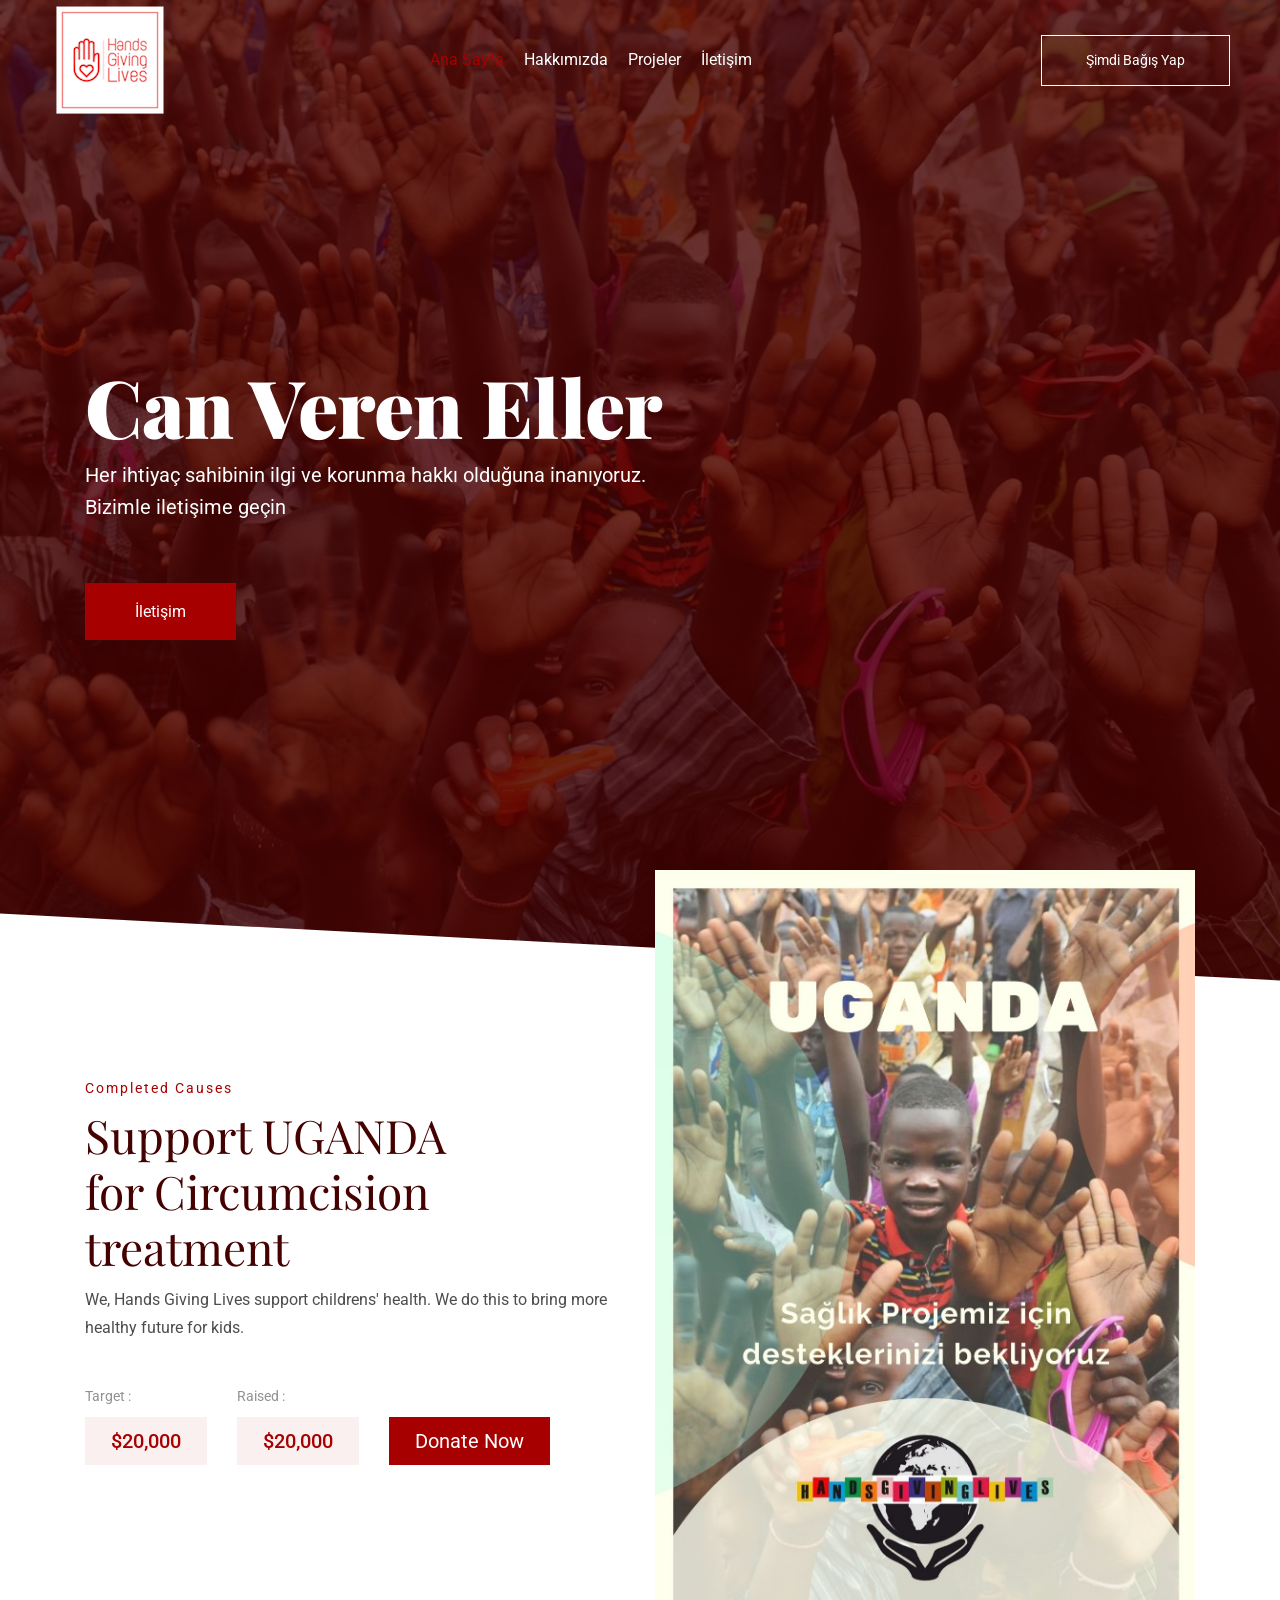
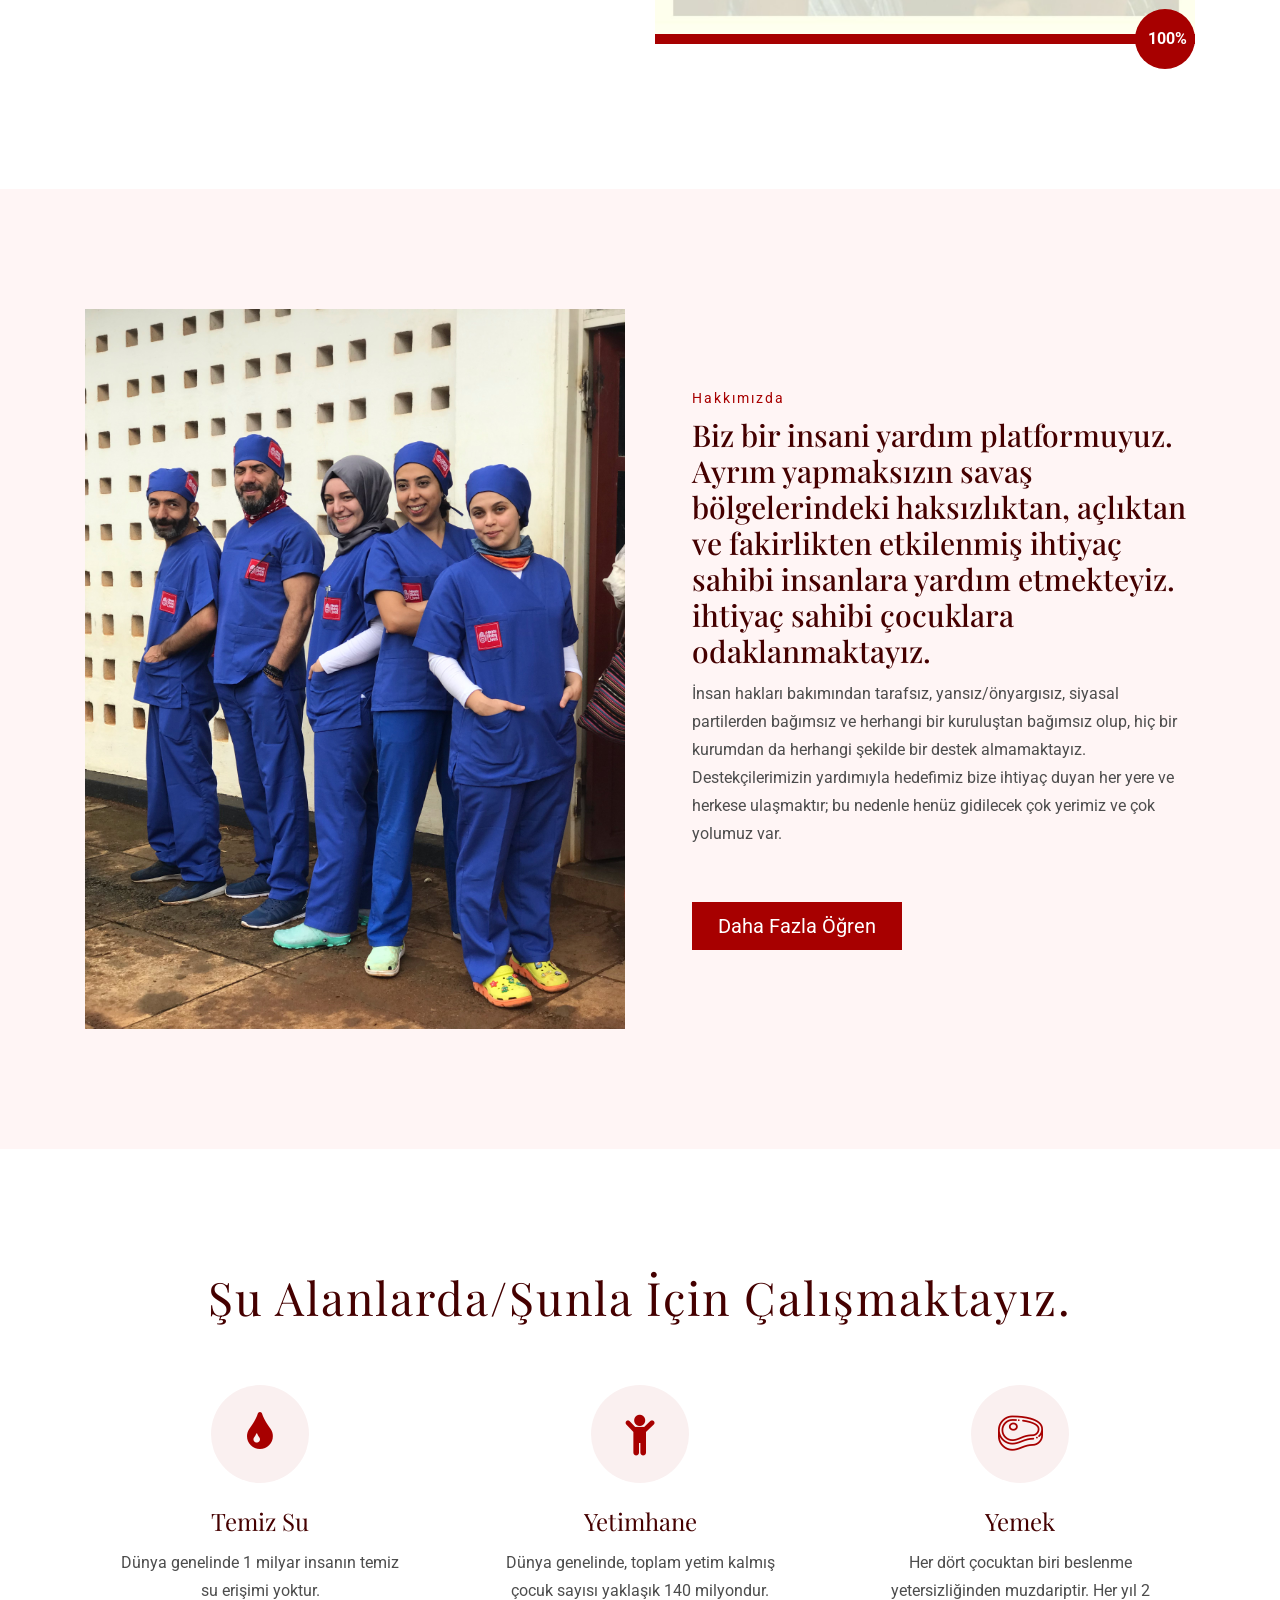
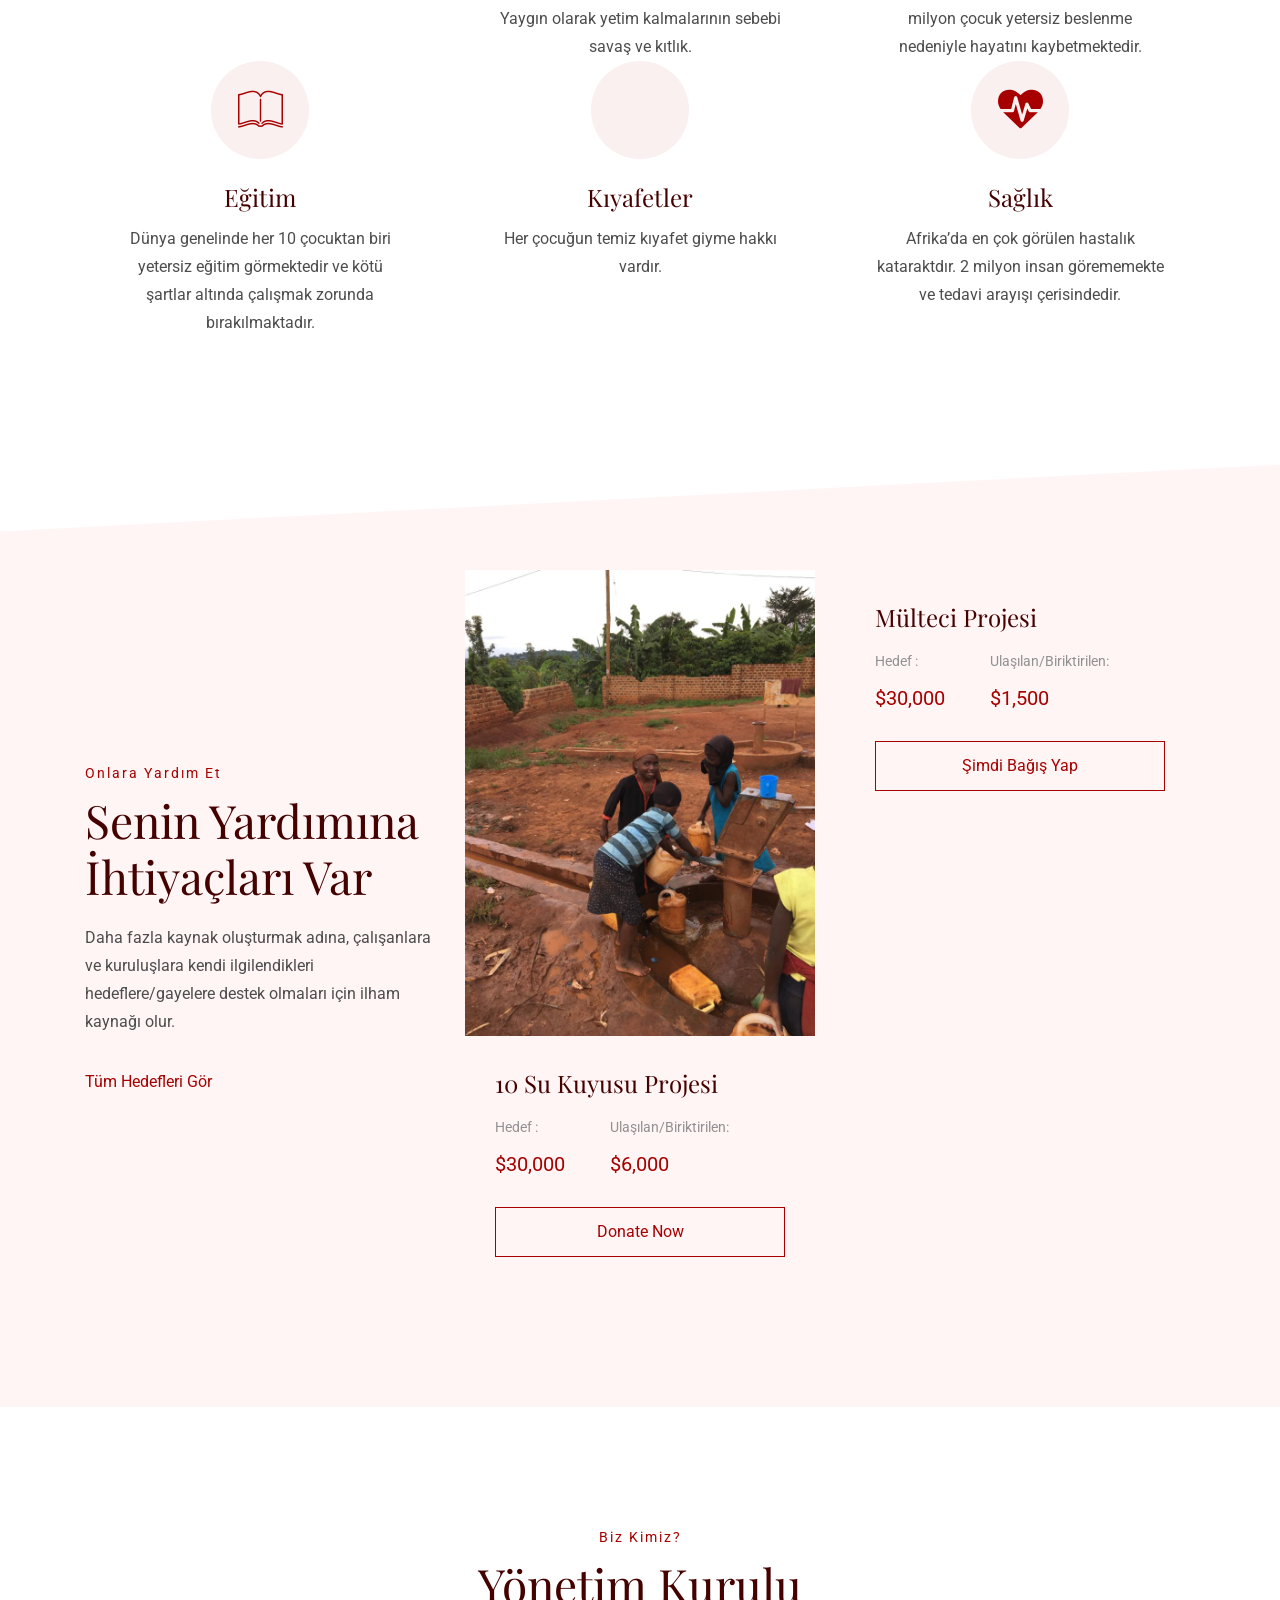
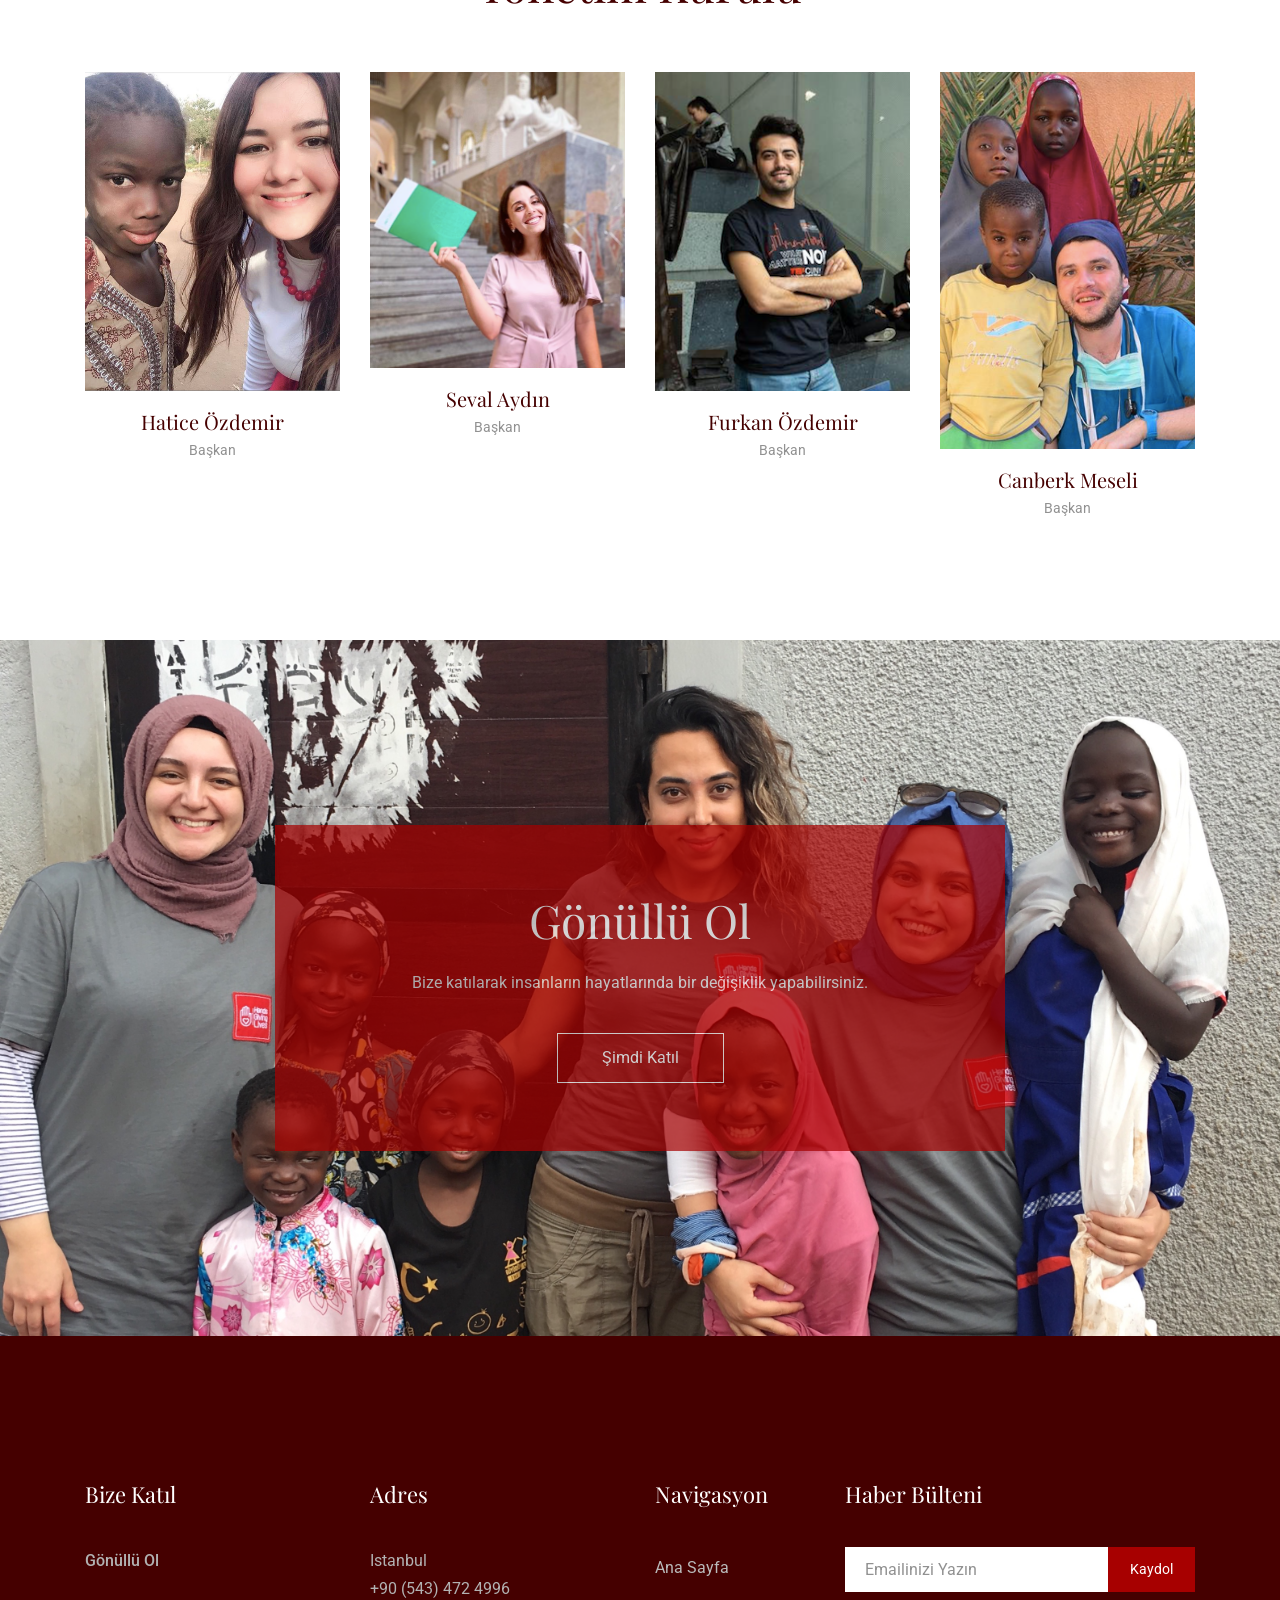
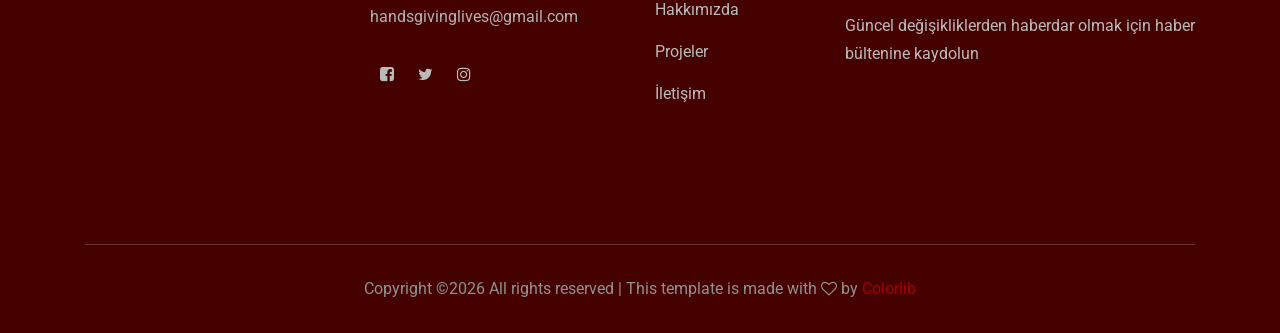
==== commit da61702e: "Update index.html" ====
--- a/index.html
+++ b/index.html
@@ -175,17 +175,16 @@
                 <div class="col-xl-6 col-md-6">
                     <div class="about_right">
                         <div class="section_title">
-                            <span>About Us</span>
+                            <span>Hakkımızda</span>
                             <h2>
-                                We are a humanitarian aid platform. <br>
-                                Without discrimination we help people in need effected by injustice,<br> 
-                                hunger and poverty in war torn regions.
-                                We primarily focus on children in need.  <br>
+                                Biz bir insani yardım platformuyuz. <br>
+                                Ayrım yapmaksızın savaş bölgelerindeki haksızlıktan, açlıktan ve fakirlikten etkilenmiş ihtiyaç sahibi insanlara yardım etmekteyiz.<br> 
+                                ihtiyaç sahibi çocuklara odaklanmaktayız.  <br>
                                 
                             </h2>
                         </div>
-                        <p>In respect of human rights we are impartial, unbiased, non-partisan and have no relations to any other organizations nor do we get funding of any sort from an institution. With the help of our supporters our goal is to reach everyone and everywhere who needs us, that is why we still have a lot of places and a long way to go.</p>
-                        <a href="about.html" class="boxed_btn3">Learn More</a>
+                        <p>İnsan hakları bakımından tarafsız, yansız/önyargısız, siyasal partilerden bağımsız ve herhangi bir kuruluştan bağımsız olup, hiç bir kurumdan da herhangi şekilde bir destek almamaktayız. Destekçilerimizin yardımıyla hedefimiz bize ihtiyaç duyan her yere ve herkese ulaşmaktır; bu nedenle henüz gidilecek çok yerimiz ve çok yolumuz var.</p>
+                        <a href="about.html" class="boxed_btn3">Daha Fazla Öğren</a>
                     </div>
                 </div>
             </div>
@@ -199,7 +198,7 @@
             <div class="row">
                 <div class="col-xl-12">
                     <div class="section_title text-center mb-60">
-                        <span><h3>We Work For<h3></span>
+                        <span><h3>Şu Alanlarda/Şunla İçin Çalışmaktayız.<h3></span>
                         
                     </div>
                 </div>
@@ -210,8 +209,8 @@
                         <div class="serve_icon">
                             <i class="fa fa-tint"></i>
                         </div>
-                        <h3>Clean Water</h3>
-                        <p> Worldwide, one billion people do not have access to clean water.
+                        <h3>Temiz Su</h3>
+                        <p> Dünya genelinde 1 milyar insanın temiz su erişimi yoktur.
                             </p>
                     </div>
                 </div>
@@ -221,8 +220,8 @@
                         <div class="serve_icon">
                             <i class="fa fa-child"></i>
                         </div>
-                        <h3>Orphanage</h3>
-                        <p>Worldwide, the total number of orphaned childrens is around 140 million. Prevalentely caused by ongoing wars and famine. </p>
+                        <h3>Yetimhane</h3>
+                        <p>Dünya genelinde, toplam yetim kalmış çocuk sayısı yaklaşık 140 milyondur. Yaygın olarak yetim kalmalarının sebebi savaş ve kıtlık. </p>
                     </div>
                 </div>
 
@@ -232,8 +231,8 @@
                         <div class="serve_icon">
                             <i class="flaticon-meat"></i>
                         </div>
-                        <h3>Food</h3>
-                        <p>One of every four children suffer from undernutrition. 2 million children die from malnutrition every year. </p>
+                        <h3>Yemek</h3>
+                        <p>Her dört çocuktan biri beslenme yetersizliğinden muzdariptir. Her yıl 2 milyon çocuk yetersiz beslenme nedeniyle hayatını kaybetmektedir. </p>
                     </div>
                 </div>
 
@@ -243,8 +242,8 @@
                         <div class="serve_icon">
                             <i class="flaticon-open-magazine"></i>
                         </div>
-                        <h3>Education</h3>
-                        <p>Worldwide, one of every ten children do not get enough education and are forced to work under poor conditions.  </p>
+                        <h3>Eğitim</h3>
+                        <p>Dünya genelinde her 10 çocuktan biri yetersiz eğitim görmektedir ve kötü şartlar altında çalışmak zorunda bırakılmaktadır. </p>
                     </div>
                 </div>
 
@@ -254,8 +253,8 @@
                         <div class="serve_icon">
                             <i class="fa fa-cloth"></i>
                         </div>
-                        <h3>Clothes</h3>
-                        <p>Every child has the right to wear clean clothes. </p>
+                        <h3>Kıyafetler</h3>
+                        <p>Her çocuğun temiz kıyafet giyme hakkı vardır. </p>
                     </div>
                 </div>
 
@@ -266,8 +265,8 @@
                         <div class="serve_icon">
                             <i class="fa fa-heartbeat"></i>
                         </div>
-                        <h3>Health</h3>
-                        <p>The most seen disease in Africa is cataract. 2 million people are not able to see and seeking to get treated.  </p>
+                        <h3>Sağlık</h3>
+                        <p>Afrika’da en çok görülen hastalık kataraktdır. 2 milyon insan görememekte ve tedavi arayışı çerisindedir.  </p>
                     </div>
                 </div>
             </div>
@@ -282,17 +281,18 @@
                 <div class="col-xl-4">
                     <div class="help_info">
                         <div class="section_title">
-                            <span>Help Them</span>
+                            <span>Onlara Yardım Et</span>
                             <h3>
-                                They Need <br>
-                                your Help
+                                Senin Yardımına <br>
+                                İhtiyaçları Var 
+                               
                             </h3>
                         </div>
-                        <p>Inspires employees and organizations to support causes they care about do this to bring more
-                            resources.</p>
+                        <p>Daha fazla kaynak oluşturmak adına, çalışanlara ve kuruluşlara kendi ilgilendikleri hedeflere/gayelere destek 
+                            olmaları için ilham kaynağı olur.</p>
                         
 
-                        <a href="causes.html">See All Causes</a>
+                        <a href="causes.html">Tüm Hedefleri Gör</a>
                     </div>
                 </div>
 
@@ -305,15 +305,15 @@
                                 <img src="img/help/1.png" alt="">
                             </div>
                             <div class="help_content">
-                                <h3>10 Water Well Project <br>
+                                <h3>10 Su Kuyusu Projesi <br>
                                    </h3>
                                 <div class="donate_amount d-flex">
                                     <div class="single_amount">
-                                        <span>Target :</span>
+                                        <span>Hedef :</span>
                                         <h3>$30,000</h3>
                                     </div>
                                     <div class="single_amount">
-                                        <span>Raised :</span>
+                                        <span>Ulaşılan/Biriktirilen: </span>
                                         <h3>$6,000</h3>
                                     </div>
                                 </div>
@@ -326,19 +326,19 @@
                                 <img src="img/help/6.png" alt="">
                             </div>
                             <div class="help_content">
-                                <h3>Regugees Project<br>
+                                <h3>Mülteci Projesi<br>
                                    </h3>
                                 <div class="donate_amount d-flex">
                                     <div class="single_amount">
-                                        <span>Target :</span>
+                                        <span>Hedef :</span>
                                         <h3>$30,000</h3>
                                     </div>
                                     <div class="single_amount">
-                                        <span>Raised :</span>
+                                        <span>Ulaşılan/Biriktirilen:</span>
                                         <h3>$1,500</h3>
                                     </div>
                                 </div>
-                                <a href="donate.html" class="boxed-btn4 ">Donate Now</a>
+                                <a href="donate.html" class="boxed-btn4 ">Şimdi Bağış Yap</a>
                             </div>
                         </div>
 
@@ -348,7 +348,7 @@
                                 <img src="img/help/3.png" alt="">
                             </div>
                             <div class="help_content">
-                                <h3>Stationery Drive <br>
+                                <h3>Kırtasiye Kampanyası<br>
                                    </h3>
                                 <div class="donate_amount d-flex">
                                     <div class="single_amount">
@@ -356,56 +356,17 @@
                                         <h3>$36,000</h3>
                                     </div>
                                     <div class="single_amount">
-                                        <span>Raised :</span>
+                                        <span>Ulaşılan/Biriktirilen: </span>
                                         <h3>$0</h3>
                                     </div>
                                 </div>
-                                <a href="donate.html" class="boxed-btn4 ">Donate Now</a>
-                            </div>
-                        </div>
-
-                        <div class="single_help_wrap">
-                            <div class="thumb">
-                                <img src="img/help/4.png" alt="">
-                            </div>
-                            <div class="help_content">
-                                <h3>Health Project <br>
-                                   </h3>
-                                <div class="donate_amount d-flex">
-                                    <div class="single_amount">
-                                        <span>Target :</span>
-                                        <h3>$60,000</h3>
-                                    </div>
-                                    <div class="single_amount">
-                                        <span>Raised :</span>
-                                        <h3>$0</h3>
-                                    </div>
-                                </div>
-                                <a href="donate.html" class="boxed-btn4 ">Donate Now</a>
-                            </div>
-                        </div>
-
-
-                        <div class="single_help_wrap">
-                            <div class="thumb">
-                                <img src="img/help/5.png" alt="">
-                            </div>
-                            <div class="help_content">
-                                <h3>Food Package <br>
-                                   </h3>
-                                <div class="donate_amount d-flex">
-                                    <div class="single_amount">
-                                        <span>Target :</span>
-                                        <h3>$3,000</h3>
-                                    </div>
-                                    <div class="single_amount">
-                                        <span>Raised :</span>
-                                        <h3>$1,000</h3>
-                                    </div>
-                                </div>
-                                <a href="donate.html" class="boxed-btn4 ">Donate Now</a>
-                            </div>
-                        </div>
+                                <a href="donate.html" class="boxed-btn4 ">Şimdi Bağış Yap</a>
+                            </div>
+                        </div>
+
+                       
+
+
 
 
                         
@@ -416,19 +377,19 @@
                                 <img src="img/help/2.png" alt="">
                             </div>
                             <div class="help_content">
-                                <h3>Orphanage Project<br>
+                                <h3>Yetimhane Projesi<br>
                                     </h3>
                                 <div class="donate_amount d-flex">
                                     <div class="single_amount">
-                                        <span>Target :</span>
+                                        <span>Hedef:</span>
                                         <h3>$200,000</h3>
                                     </div>
                                     <div class="single_amount">
-                                        <span>Raised :</span>
+                                        <span>Ulaşılan/Biriktirilen:</span>
                                         <h3>$0</h3>
                                     </div>
                                 </div>
-                                <a href="donate.html" class="boxed-btn4 ">Donate Now</a>
+                                <a href="donate.html" class="boxed-btn4 ">Şimdi Bağış Yap</a>
                             </div>
                         </div>
                     </div>
@@ -444,9 +405,9 @@
             <div class="row">
                 <div class="col-xl-12">
                     <div class="section_title text-center mb-60">
-                        <span>Who We Are?</span>
+                        <span>Biz Kimiz?</span>
                         <h3>
-                            Meet Our Board Members
+                            Yönetim Kurulu
                         </h3>
                     </div>
                 </div>
@@ -465,8 +426,8 @@
                             </div>
                         </div>
                         <div class="author_name text-center">
-                            <h3>Hatice Ozdemir</h3>
-                            <span>President</span>
+                            <h3>Hatice Özdemir</h3>
+                            <span>Başkan</span>
                         </div>
                     </div>
                 </div>
@@ -483,8 +444,8 @@
                             </div>
                         </div>
                         <div class="author_name text-center">
-                            <h3>Seval Aydin</h3>
-                            <span>President</span>
+                            <h3>Seval Aydın</h3>
+                            <span>Başkan</span>
                         </div>
                     </div>
                 </div>
@@ -501,8 +462,8 @@
                             </div>
                         </div>
                         <div class="author_name text-center">
-                            <h3>Furkan Ozdemir</h3>
-                            <span>President</span>
+                            <h3>Furkan Özdemir</h3>
+                            <span>Başkan</span>
                         </div>
                     </div>
                 </div>
@@ -520,7 +481,7 @@
                         </div>
                         <div class="author_name text-center">
                             <h3>Canberk Meseli</h3>
-                            <span>President</span>
+                            <span>Başkan</span>
                         </div>
                     </div>
                 </div>
@@ -535,9 +496,9 @@
             <div class="row">
                 <div class="col-xl-8 offset-xl-2 col-md-10 offset-md-1">
                     <div class="volunter_text text-center">
-                        <h3>Become a Volunteer</h3>
-                        <p>You can make a real difference in people's lives, by joining us.</p>
-                        <a class="boxed-btn4" href="contact.html">Join Now</a>
+                        <h3>Gönüllü Ol</h3>
+                        <p>Bize katılarak insanların hayatlarında bir değişiklik yapabilirsiniz.</p>
+                        <a class="boxed-btn4" href="contact.html">Şimdi Katıl</a>
                     </div>
                 </div>
             </div>
@@ -553,16 +514,16 @@
                     <div class="col-xl-3 col-md-6 col-lg-3">
                         <div class="footer_widget">
                             <h3 class="footer_title">
-                                Join Us
+                                Bize Katıl
                             </h3>
-                            <p class="footer_text doanar"> <a class="first" href="contact.html">Become a Volunteer</a>
+                            <p class="footer_text doanar"> <a class="first" href="contact.html">Gönüllü Ol</a>
 
                         </div>
                     </div>
                     <div class="col-xl-3 col-md-6 col-lg-3">
                         <div class="footer_widget">
                             <h3 class="footer_title">
-                                address
+                                Adres
                             </h3>
                             <p class="footer_text"> Istanbul <br>
                                 +90 (543) 472 4996 <br>
@@ -591,26 +552,26 @@
                     <div class="col-xl-2 col-md-6 col-lg-2">
                         <div class="footer_widget">
                             <h3 class="footer_title">
-                                Navigation
+                                Navigasyon
                             </h3>
                             <ul>
-                                <li><a href="home.html">Home</a></li>
-                                <li><a href="about.html">About</a></li>
-                                <li><a href="causes.html">Projects</a></li>
-                                <li><a href="contact.html">Contact</a></li>
+                                <li><a href="home.html">Ana Sayfa</a></li>
+                                <li><a href="about.html">Hakkımızda </a></li>
+                                <li><a href="causes.html">Projeler</a></li>
+                                <li><a href="contact.html">İletişim</a></li>
                             </ul>
                         </div>
                     </div>
                     <div class="col-xl-4 col-md-6 col-lg-4">
                         <div class="footer_widget">
                             <h3 class="footer_title">
-                                Newsletter
+                                Haber Bülteni 
                             </h3>
                             <form action="#" class="newsletter_form">
-                                <input type="text" placeholder="Enter your mail">
-                                <button type="submit">Sign Up</button>
+                                <input type="text" placeholder="Emailinizi Yazın">
+                                <button type="submit">Kaydol</button>
                             </form>
-                            <p class="newsletter_text">Subscribe newsletter to get updates</p>
+                            <p class="newsletter_text">Güncel değişikliklerden haberdar olmak için haber bültenine kaydolun</p>
                         </div>
                     </div>
                 </div>
